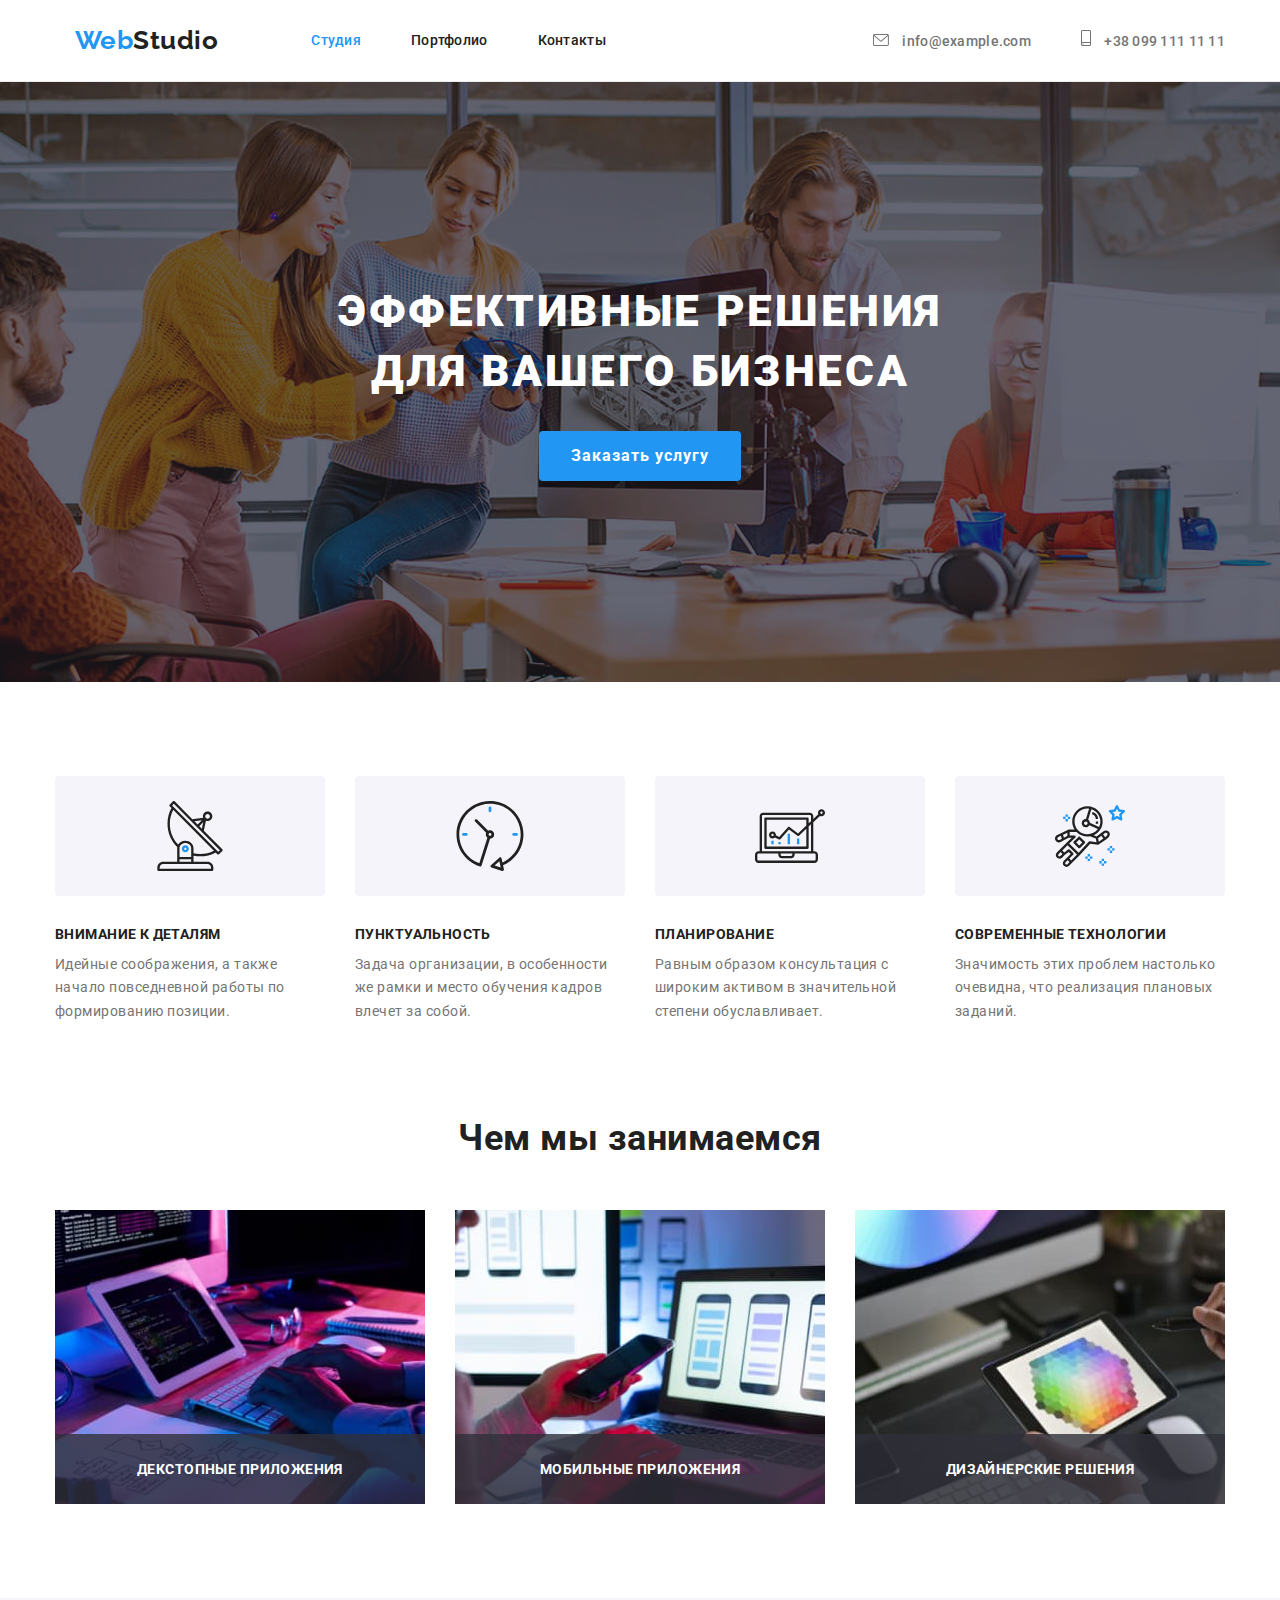
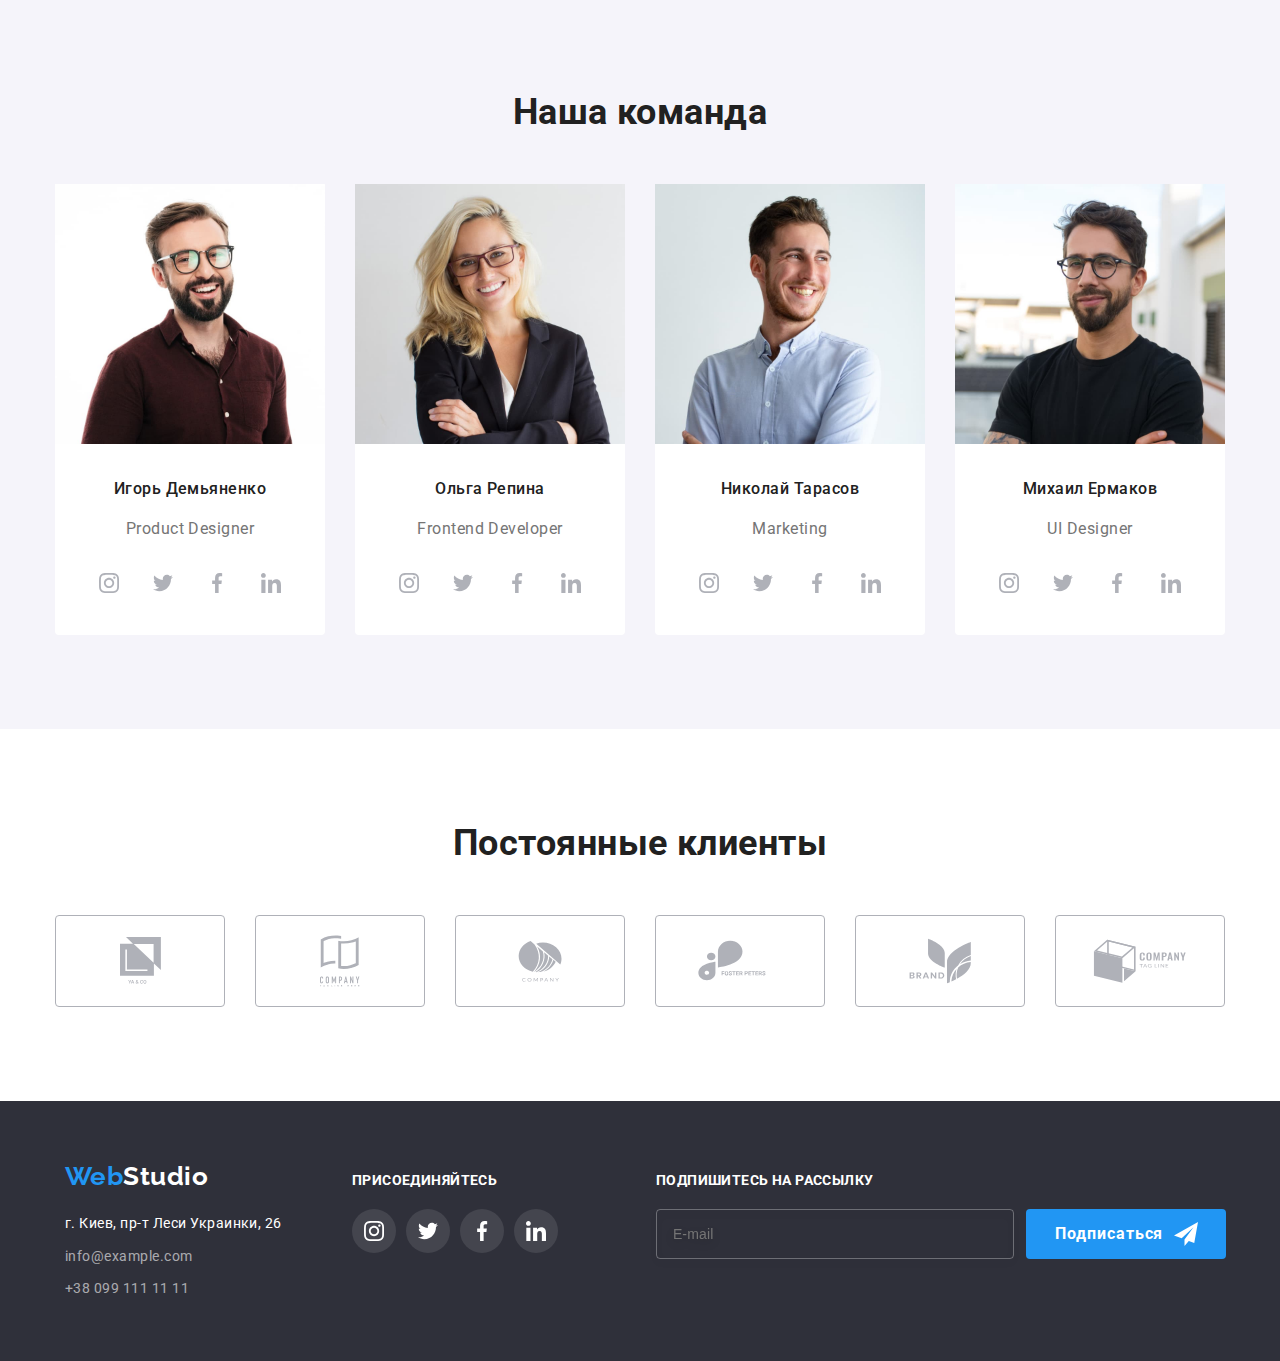
==== index.html @ 217e9be9 "1" ====
<!DOCTYPE html>
<html lang="ru">
  <head>
    <meta charset="UTF-8" />
    <meta http-equiv="X-UA-Compatible" content="IE=edge" />
    <meta name="viewport" content="width=device-width, initial-scale=1.0" />
    <title>Веб-студия</title>
    <link rel="preconnect" href="https://fonts.googleapis.com" />
    <link rel="preconnect" href="https://fonts.gstatic.com" crossorigin />
    <link
      href="https://fonts.googleapis.com/css2?family=Raleway:wght@700&family=Roboto:wght@400;500;700;900&display=swap"
      rel="stylesheet"
    />
    <link
      rel="stylesheet"
      href="https://cdnjs.cloudflare.com/ajax/libs/modern-normalize/1.1.0/modern-normalize.min.css"
      integrity="sha512-wpPYUAdjBVSE4KJnH1VR1HeZfpl1ub8YT/NKx4PuQ5NmX2tKuGu6U/JRp5y+Y8XG2tV+wKQpNHVUX03MfMFn9Q=="
      crossorigin="anonymous"
      referrerpolicy="no-referrer"
    />
    <link rel="stylesheet" href="./css/main.min.css" />
  </head>
  <body>
    <!-- Шапка сайта -->
    <header>
      <div class="header">
        <div class="header__container container">
          <nav class="site-nav">
            <a href="./" lang="en" class="site-nav__logo"
              ><span class="logo">Web</span>Studio</a
            >
            <ul class="site-list list">
              <li class="site-list__item">
                <a href="./index.html" class="site-nav__link current">Студия</a>
              </li>
              <li class="site-list__item">
                <a href="./portfolio.html" class="site-nav__link">Портфолио</a>
              </li>
              <li class="site-list__item">
                <a href="" class="site-nav__link">Контакты</a>
              </li>
            </ul>
          </nav>
          <ul class="site-contacts list">
            <li class="site-contacts__item">
              <a href="mailto:info@example.com" class="site-contacts__link">
                <svg class="site-contacts__icon" width="16" height="12">
                  <use href="./images/icons.svg#envelope"></use>
                </svg>
                info@example.com</a
              >
            </li>
            <li class="site-contacts__item">
              <a href="tel:+380991111111" class="site-contacts__link">
                <svg class="site-contacts__icon" width="10" height="16">
                  <use href="./images/icons.svg#smartphone"></use>
                </svg>
                +38 099 111 11 11</a
              >
            </li>
          </ul>
        </div>
      </div>
    </header>

    <!-- Контент страницы -->
    <main>
      <section class="hero">
        <div class="container">
          <h1 class="hero__name">
            Эффективные решения <br />
            для вашего бизнеса
          </h1>
          <button type="button" class="hero__button" data-modal-open>
            Заказать услугу
          </button>
          <div class="backdrop is-hidden" data-modal>
            <div class="modal">
              <button class="modal__close" data-modal-close>
                <svg width="11px" height="11px">
                  <use href="./images/icons.svg#vector"></use>
                </svg>
              </button>
              <p class="modal__title">Оставьте свои данные, мы вам перезвоним</p>
              <form action="#">
              <div class="modal-form">
                <label class="modal-form__text" for="user-name">Имя</label>
                <div class="input-wrap">
                <input
                  type="text"
                  class="input-wrap__form"
                  name="user-name"
                  id="user-name"
                  required
                />
                <svg class="input-wrap__icon"  width="18px" height="18px">
                  <use href="./images/icons.svg#person">
                  </svg>
                  </div>
              </div>
              <div class="modal-form">
                <label class="modal-form__text" for="user-phone">Телефон</label>
                <div class="input-wrap">
                <input
                  type="tel"
                  class="input-wrap__form"
                  name="user-phone"
                  id="user-phone"
                  required
                />
                <svg class="input-wrap__icon" width="18px" height="18px">
                  <use href="./images/icons.svg#phone">
                  </svg>
                  </div>
              </div>
              <div class="modal-form">
                <label class="modal-form__text" for="user-email">Почта</label>
                <div class="input-wrap">
                <input
                  type="email"
                  class="input-wrap__form"
                  name="user-email"
                  id="user-email"
                  required
                />
                <svg class="input-wrap__icon" width="18px" height="18px">
                  <use href="./images/icons.svg#email">
                  </svg>
                  </div>
              </div>
              <div class="modal-comment">
                <label class="modal-form__text" for="user-text">Комментарий</label>
                <textarea
                  name="user-text"
                  id="user-text"
                  class="modal-comment__text"
                  placeholder="Введите текст"
                ></textarea>
              </div>
              <div class="modal-check">
              <input type="checkbox" name="policy" id="policy" class="visually-hidden modal-check__policy">
              <label for="policy" class="modal-check__text">
                <span class="modal-check__box">
                  <svg class="modal-check__icon" width="16" height="15">
                  <use href="./images/icons.svg#check">
                  </svg>
                </span>
                Соглашаюсь с рассылкой и принимаю&nbsp;
                <a href="./index.html" class="modal-check__document"
                  >Условия договора</a>
              </label>
              <button type="submit" class="modal-check__button">Отправить</button>
              </form>
            </div>
          </div>
        </div>
      </section>

      <!-- Чем мы занимаемся -->
      <section class="section">
        <div class="container">
          <ul class="work list">
            <li class="work__item">
              <div class="work__icon">
                <svg width="70px" height="70px">
                  <use href="./images/icons.svg#antenna-1"></use>
                </svg>
              </div>
              <h3 class="work__title">Внимание к деталям</h3>
              <p class="work__text">
                Идейные соображения, а также начало повседневной работы по
                формированию позиции.
              </p>
            </li>
            <li class="work__item">
              <div class="work__icon">
                <svg width="70px" height="70px">
                  <use href="./images/icons.svg#clock-1"></use>
                </svg>
              </div>
              <h3 class="work__title">Пунктуальность</h3>
              <p class="work__text">
                Задача организации, в особенности же рамки и место обучения
                кадров влечет за собой.
              </p>
            </li>
            <li class="work__item">
              <div class="work__icon">
                <svg width="70px" height="70px">
                  <use href="./images/icons.svg#diagram-1"></use>
                </svg>
              </div>
              <h3 class="work__title">Планирование</h3>
              <p class="work__text">
                Равным образом консультация с широким активом в значительной
                степени обуславливает.
              </p>
            </li>
            <li class="work__item">
              <div class="work__icon">
                <svg width="70px" height="70px">
                  <use href="./images/icons.svg#astronaut-1"></use>
                </svg>
              </div>
              <h3 class="work__title">Современные технологии</h3>
              <p class="work__text">
                Значимость этих проблем настолько очевидна, что реализация
                плановых заданий.
              </p>
            </li>
          </ul>
        </div>
      </section>

      <section class="work-list">
        <div class="container">
          <h2 class="work-list__title">Чем мы занимаемся</h2>
          <ul class="work-list__list list">
            <li class="work-list__image">
              <div class="work-list__name">
              <img src="./images/img1.jpg" alt="Создаем сайты" width="370" />
                <p class="work-list__text">ДЕКСТОПНЫЕ ПРИЛОЖЕНИЯ</p>
              </div>
            </li>
            <li class="work-list__image">
              <div class="work-list__name">
              <img
                src="./images/img2.jpg"
                alt="Продвигаем приложения"
                width="370"
              />
                <p class="work-list__text">МОБИЛЬНЫЕ ПРИЛОЖЕНИЯ</p>
              </div>
            </li>
            <li class="work-list__image">
              <div class="work-list__name">
              <img
                src="./images/img3.jpg"
                alt="Увеличиваем трафик"
                width="370"
              />
                <p class="work-list__text">ДИЗАЙНЕРСКИЕ РЕШЕНИЯ</p>
              </div>
            </li>
          </ul>
        </div>
      </section>

      <!-- Наша команда -->
      <section class="command section">
        <div class="container">
          <h2 class="command__title">Наша команда</h2>
          <ul class="command-box list">
            <li class="command-box__list">
              <img src="./images/photo1.jpg" alt="Игорь" width="270" />
              <div class="command-box__name">
                <h3 class="command-box__title">Игорь Демьяненко</h3>
                <p lang="en" class="command-box__text">
                  Product Designer
                </p>
              </div>
              <div class="social">
                <ul class="social__list list">
                  <li class="social__item">
                    <a class="social__link" href="#">
                      <svg
                        class="social__icon"
                        width="20px"
                        height="20px"
                      >
                        <use href="./images/icons.svg#instagram"></use>
                      </svg>
                    </a>
                  </li>
                  <li class="social__item">
                    <a class="social__link" href="#">
                      <svg
                        class="social__icon"
                        width="20px"
                        height="20px"
                      >
                        <use href="./images/icons.svg#twitter"></use>
                      </svg>
                    </a>
                  </li>
                  <li class="social__item">
                    <a class="social__link" href="#">
                      <svg
                        class="social__icon"
                        width="20px"
                        height="20px"
                      >
                        <use href="./images/icons.svg#facebook"></use>
                      </svg>
                    </a>
                  </li>
                  <li class="social__item">
                    <a class="social__link" href="#">
                      <svg
                        class="social__icon"
                        width="20px"
                        height="20px"
                      >
                        <use href="./images/icons.svg#linkedin"></use>
                      </svg>
                    </a>
                  </li>
                </ul>
              </div>
            </li>
            <li class="command-box__list">
              <img src="./images/photo2.jpg" alt="Ольга" width="270" />
              <div class="command-box__name">
                <h3 class="command-box__title">Ольга Репина</h3>
                <p lang="en" class="command-box__text">
                  Frontend Developer
                </p>
              </div>
              <div class="social">
                <ul class="social__list list">
                  <li class="social__item">
                    <a class="social__link" href="#">
                      <svg
                        class="social__icon"
                        width="20px"
                        height="20px"
                      >
                        <use href="./images/icons.svg#instagram"></use>
                      </svg>
                    </a>
                  </li>
                  <li class="social__item">
                    <a class="social__link" href="#">
                      <svg
                        class="social__icon"
                        width="20px"
                        height="20px"
                      >
                        <use href="./images/icons.svg#twitter"></use>
                      </svg>
                    </a>
                  </li>
                  <li class="social__item">
                    <a class="social__link" href="#">
                      <svg
                        class="social__icon"
                        width="20px"
                        height="20px"
                      >
                        <use href="./images/icons.svg#facebook"></use>
                      </svg>
                    </a>
                  </li>
                  <li class="social__item">
                    <a class="social__link" href="#">
                      <svg
                        class="social__icon"
                        width="20px"
                        height="20px"
                      >
                        <use href="./images/icons.svg#linkedin"></use>
                      </svg>
                    </a>
                  </li>
                </ul>
              </div>
            </li>
            <li class="command-box__list">
              <img src="./images/photo3.jpg" alt="Николай" width="270" />
              <div class="command-box__name">
                <h3 class="command-box__title">Николай Тарасов</h3>
                <p lang="en" class="command-box__text">Marketing</p>
              </div>
              <div class="social">
                <ul class="social__list list">
                  <li class="social__item">
                    <a class="social__link" href="#">
                      <svg
                        class="social__icon"
                        width="20px"
                        height="20px"
                      >
                        <use href="./images/icons.svg#instagram"></use>
                      </svg>
                    </a>
                  </li>
                  <li class="social__item">
                    <a class="social__link" href="#">
                      <svg
                        class="social__icon"
                        width="20px"
                        height="20px"
                      >
                        <use href="./images/icons.svg#twitter"></use>
                      </svg>
                    </a>
                  </li>
                  <li class="social__item">
                    <a class="social__link" href="#">
                      <svg
                        class="social__icon"
                        width="20px"
                        height="20px"
                      >
                        <use href="./images/icons.svg#facebook"></use>
                      </svg>
                    </a>
                  </li>
                  <li class="social__item">
                    <a class="social__link" href="#">
                      <svg
                        class="social__icon"
                        width="20px"
                        height="20px"
                      >
                        <use href="./images/icons.svg#linkedin"></use>
                      </svg>
                    </a>
                  </li>
                </ul>
              </div>
            </li>
            <li class="command-box__list">
              <img src="./images/photo4.jpg" alt="Михаил" width="270" />
              <div class="command-box__name">
                <h3 class="command-box__title">Михаил Ермаков</h3>
                <p lang="en" class="command-box__text">UI Designer</p>
              </div>
              <div class="social">
                <ul class="social__list list">
                  <li class="social__item">
                    <a class="social__link" href="#">
                      <svg
                        class="social__icon"
                        width="20px"
                        height="20px"
                      >
                        <use href="./images/icons.svg#instagram"></use>
                      </svg>
                    </a>
                  </li>
                  <li class="social__item">
                    <a class="social__link" href="#">
                      <svg
                        class="social__icon"
                        width="20px"
                        height="20px"
                      >
                        <use href="./images/icons.svg#twitter"></use>
                      </svg>
                    </a>
                  </li>
                  <li class="social__item">
                    <a class="social__link" href="#">
                      <svg
                        class="social__icon"
                        width="20px"
                        height="20px"
                      >
                        <use href="./images/icons.svg#facebook"></use>
                      </svg>
                    </a>
                  </li>
                  <li class="social__item">
                    <a class="social__link" href="#">
                      <svg
                        class="social__icon"
                        width="20px"
                        height="20px"
                      >
                        <use href="./images/icons.svg#linkedin"></use>
                      </svg>
                    </a>
                  </li>
                </ul>
              </div>
            </li>
          </ul>
        </div>
      </section>

      <!-- Постоянные клиенты -->
      <section class="section">
        <div class="clients container">
          <h2 class="clients__title">Постоянные клиенты</h2>
          <ul class="clients__list list">
            <li class="clients__item">
              <a href="#" class="clients__link">
                <svg class="clients__icon" width="41px" height="47px">
                  <use href="./images/icons.svg#client1"></use>
                </svg>
              </a>
            </li>
            <li class="clients__item">
              <a href="#" class="clients__link">
                <svg class="clients__icon" width="40px" height="52px">
                  <use href="./images/icons.svg#client2"></use>
                </svg>
              </a>
            </li>
            <li class="clients__item">
              <a href="#" class="clients__link">
                <svg class="clients__icon" width="44px" height="42px">
                  <use href="./images/icons.svg#client3"></use>
                </svg>
              </a>
            </li>
            <li class="clients__item">
              <a href="#" class="clients__link">
                <svg class="clients__icon" width="84px" height="41px">
                  <use href="./images/icons.svg#client4"></use>
                </svg>
              </a>
            </li>
            <li class="clients__item">
              <a href="#" class="clients__link">
                <svg class="clients__icon" width="63px" height="46px">
                  <use href="./images/icons.svg#client5"></use>
                </svg>
              </a>
            </li>
            <li class="clients__item">
              <a href="#" class="clients__link">
                <svg class="clients__icon" width="94px" height="44px">
                  <use href="./images/icons.svg#client6"></use>
                </svg>
              </a>
            </li>
          </ul>
        </div>
      </section>
    </main>

    <!-- Футер сайта -->
    <footer>
      <div class="footer">
        <div class="container">
          <div class="footer__name">
            <a href="./" lang="en" class="footer__logo"
              ><span class="logo">Web</span>Studio</a
            >
            <address class="footer-adress">
              <a
                href="https://www.google.com/maps/place/бул.+Леси+Украинки,+26,+Киев,+02000/@50.4265807,30.5361971,17z/data=!3m1!4b1!4m5!3m4!1s0x40d4cf0e033ecbe9:0x57a4dffefec77da0!8m2!3d50.4265807!4d30.5383858"
                target="_blank"
                rel="noopener noreferrer"
                class="footer-adress__link"
                >г. Киев, пр-т Леси Украинки, 26</a
              >
              <ul class="footer-contact list">
                <li>
                  <a href="mailto:info@example.com" class="footer-contact__link"
                    >info@example.com</a
                  >
                </li>
                <li class="footer-contact__item">
                  <a href="tel:+380991111111" class="footer-contact__link"
                    >+38 099 111 11 11</a
                  >
                </li>
              </ul>
            </address>
          </div>
          <div class="footer-social">
            <h3 class="footer-social__name">Присоединяйтесь</h3>
            <ul class="footer-social__list list">
              <li class="footer-social__item">
                <a class="footer-social__link" href="#">
                  <svg class="footer-social__icon" width="20px" height="20px">
                    <use href="./images/icons.svg#instagram-2"></use>
                  </svg>
                </a>
              </li>
              <li class="footer-social__item">
                <a class="footer-social__link" href="#">
                  <svg class="footer-social__icon" width="20px" height="20px">
                    <use href="./images/icons.svg#twitter-2"></use>
                  </svg>
                </a>
              </li>
              <li class="footer-social__item">
                <a class="footer-social__link" href="#">
                  <svg class="footer-social__icon" width="20px" height="20px">
                    <use href="./images/icons.svg#facebook-2"></use>
                  </svg>
                </a>
              </li>
              <li class="footer-social__item">
                <a class="footer-social__link" href="#">
                  <svg class="footer-social__icon" width="20px" height="20px">
                    <use href="./images/icons.svg#linkedin-2"></use>
                  </svg>
                </a>
              </li>
            </ul>
          </div>
          <div class="footer-email">
            <h3 class="footer-email__name">Подпишитесь на рассылку</h3>
              <form action="#">
                <div class="footer-box">
                  <input
                        type="email"
                        class="footer-box__input"
                        name="user-email"
                        id="user-email"
                        placeholder="E-mail"
                        required
                      />
                  <button type="submit" class="footer-box__button">
                    Подписаться
                    <svg class="footer-box__icon" width="24" height="24">
                      <use href="./images/icons.svg#icon-send"></use>
                    </svg>
                  </button>
              </div>
            </form>
          </div>
        </div>
      </div>
    </footer>
    <script src="./js/modal.js"></script>
  </body>
</html>
---- css/main.min.css ----
html{-webkit-box-sizing:border-box;box-sizing:border-box}*,*::before,*::after{-webkit-box-sizing:inherit;box-sizing:inherit}body{font-family:Roboto, sans-serif;background:#ffffff;color:var(--primary-text-color);letter-spacing:0.03em;margin:0}img{display:block;max-width:100%;height:auto}.list{list-style:none;margin:0;padding:0}.container{width:1200px;margin:0 auto;padding:0 15px}.section{padding-top:94px;padding-bottom:94px}:root{--primary-text-color: #212121;--title-text-color: #757575;--nav-text-color: #2196f3;--btn-text-color: #ffffff}.visually-hidden{position:absolute;clip:rect(0 0 0 0);width:1px;height:1px;margin:-1px}.portfolio-name{position:absolute;white-space:nowrap;width:1px;height:1px;overflow:hidden;border:0;padding:0;clip:rect(0 0 0 0);-webkit-clip-path:inset(50%);clip-path:inset(50%);margin:-1px}.header{border-bottom:1px solid #ececec}.header__container,.site-nav{display:-webkit-box;display:-ms-flexbox;display:flex;-webkit-box-align:center;-ms-flex-align:center;align-items:center;background:#ffffff}.site-nav__logo{padding-left:20px;padding-bottom:24px;padding-top:25px;font-family:Raleway;font-weight:bold;font-size:26px;line-height:1.2;color:var(--primary-text-color);text-decoration:none}.site-nav__logo:hover,.site-nav__logo:focus{color:var(--nav-text-color);-webkit-transition:color 250ms cubic-bezier(0.4, 0, 0.2, 1);transition:color 250ms cubic-bezier(0.4, 0, 0.2, 1)}.logo{color:var(--nav-text-color)}.site-list{display:-webkit-box;display:-ms-flexbox;display:flex;margin-left:93px;-webkit-transition:background-color 250ms cubic-bezier(0.4, 0, 0.2, 1);transition:background-color 250ms cubic-bezier(0.4, 0, 0.2, 1)}.site-list .site-list__item:not(:last-child){margin-right:50px}.site-list .site-nav__link.current{color:var(--nav-text-color)}.site-list{position:relative}.site-nav__link{position:relative;display:block;padding-bottom:32px;padding-top:32px;font-weight:500;font-size:14px;line-height:1.2;color:var(--primary-text-color);letter-spacing:0.02em;text-decoration:none;-webkit-transition:color 250ms cubic-bezier(0.4, 0, 0.2, 1);transition:color 250ms cubic-bezier(0.4, 0, 0.2, 1)}.site-nav__link .current::after{content:"";display:block;position:absolute;left:0;bottom:-1px;width:100%;height:4px;border-radius:2px;background-color:var(--nav-text-color)}.site-nav__link:hover,.site-nav__link:focus{color:var(--nav-text-color)}.site-contacts{display:-webkit-box;display:-ms-flexbox;display:flex;-webkit-box-align:center;-ms-flex-align:center;align-items:center;margin-left:auto}.site-contacts .site-contacts__item:not(:last-child){margin-right:50px}.site-contacts__link{padding-bottom:32px;padding-top:32px;margin-right:0;font-weight:500;font-size:14px;line-height:1.1;color:var(--title-text-color);letter-spacing:0.02em;text-decoration:none;-webkit-transition:color 250ms cubic-bezier(0.4, 0, 0.2, 1);transition:color 250ms cubic-bezier(0.4, 0, 0.2, 1)}.site-contacts__link:hover,.site-contacts__link:focus{color:var(--nav-text-color)}.site-contacts__icon{margin-right:10px;fill:currentColor;-webkit-transition:background-color 250ms cubic-bezier(0.4, 0, 0.2, 1);transition:background-color 250ms cubic-bezier(0.4, 0, 0.2, 1)}.site-contacts__icon:focus,.site-contacts__icon:hover{color:var(--nav-text-color)}.hero{padding:200px 0;margin:auto;max-width:1600px;height:600px;text-align:center;background-image:-webkit-gradient(linear, left top, right top, from(rgba(47,48,58,0.4)), to(rgba(47,48,58,0.4))),url("../images/hero.jpg");background-image:linear-gradient(to right, rgba(47,48,58,0.4), rgba(47,48,58,0.4)),url("../images/hero.jpg");background-repeat:no-repeat;background-size:cover;background-position:center}.hero__name{margin-top:0;margin-bottom:30px;font-weight:900;font-size:44px;line-height:1.36;color:var(--btn-text-color);letter-spacing:0.06em;text-transform:uppercase}.hero__button{padding:10px 32px;font-family:Roboto;font-size:16px;line-height:1.875;color:var(--btn-text-color);font-weight:bold;letter-spacing:0.06em;background-color:#2196f3;-webkit-box-shadow:0px 4px 4px rgba(0,0,0,0.15);box-shadow:0px 4px 4px rgba(0,0,0,0.15);border-radius:4px;cursor:pointer;border:none;-webkit-transition:background-color 250ms cubic-bezier(0.4, 0, 0.2, 1);transition:background-color 250ms cubic-bezier(0.4, 0, 0.2, 1)}.hero__button:hover,.hero__button:focus{background-color:#188ce8}.backdrop{position:fixed;width:100%;height:100%;top:0;left:0;opacity:1;-webkit-transition:opacity 250ms, visibility 250ms;transition:opacity 250ms, visibility 250ms;background:rgba(0,0,0,0.2)}.backdrop .is-hidden{opacity:0;pointer-events:none}.is-hidden{opacity:0;pointer-events:none;visibility:hidden}.backdrop.is-hidden .modal{-webkit-transform:translate(-50%, -50%) scale(0.5);transform:translate(-50%, -50%) scale(0.5)}.modal{position:absolute;top:50%;left:50%;width:528px;height:581px;padding:40px 39px 40px 41px;-webkit-transform:translate(-50%, -50%) scale(1);transform:translate(-50%, -50%) scale(1);background:#ffffff;-webkit-box-shadow:0px 1px 3px rgba(0,0,0,0.12),0px 1px 1px rgba(0,0,0,0.14),0px 2px 1px rgba(0,0,0,0.2);box-shadow:0px 1px 3px rgba(0,0,0,0.12),0px 1px 1px rgba(0,0,0,0.14),0px 2px 1px rgba(0,0,0,0.2);border-radius:4px;-webkit-transition:-webkit-transform 250ms cubic-bezier(0.4, 0, 0.2, 1);transition:-webkit-transform 250ms cubic-bezier(0.4, 0, 0.2, 1);transition:transform 250ms cubic-bezier(0.4, 0, 0.2, 1);transition:transform 250ms cubic-bezier(0.4, 0, 0.2, 1), -webkit-transform 250ms cubic-bezier(0.4, 0, 0.2, 1)}.modal-form{margin-bottom:10px}.modal-comment{margin-bottom:20px}.modal__close{position:absolute;top:8px;right:8px;width:30px;height:30px;border-radius:50%;cursor:pointer;background-color:transparent;color:var(--btn-text-color);border:1px solid rgba(0,0,0,0.1);-webkit-transition:fill 250ms cubic-bezier(0.4, 0, 0.2, 1);transition:fill 250ms cubic-bezier(0.4, 0, 0.2, 1)}.modal__close:hover,.modal__close:focus{fill:var(--nav-text-color)}.modal__title{font-weight:bolder;font-size:20px;line-height:100%;text-align:center;margin-top:0;margin-bottom:12px;color:var(--primary-text-color)}.input-wrap__form{font-size:14px;line-height:1.14;letter-spacing:0.01em;width:100%;height:40px;border:1px solid rgba(117,117,117,0.5);-webkit-box-sizing:border-box;box-sizing:border-box;cursor:pointer;border-radius:4px;padding-left:42px;-webkit-transition:border-color 250ms cubic-bezier(0.4, 0, 0.2, 1);transition:border-color 250ms cubic-bezier(0.4, 0, 0.2, 1)}.input-wrap__form:focus,.input-wrap__form:hover{border-color:var(--nav-text-color);outline:none}.input-wrap__form:hover+.input-wrap__icon{fill:var(--nav-text-color)}.input-wrap__form:focus+.input-wrap__icon{fill:var(--nav-text-color)}.input-wrap{position:relative}.input-wrap__icon{position:absolute;left:12px;top:50%;-webkit-transform:translatey(-50%);transform:translatey(-50%);-webkit-transition:fill 250ms cubic-bezier(0.4, 0, 0.2, 1);transition:fill 250ms cubic-bezier(0.4, 0, 0.2, 1)}.modal-comment__text{font-size:14px;line-height:1.14;letter-spacing:0.01em;width:100%;height:120px;border:1px solid rgba(117,117,117,0.5);border-radius:4px;padding:16px 12px;resize:none;outline:none;cursor:pointer;-webkit-transition:border-color 250ms cubic-bezier(0.4, 0, 0.2, 1);transition:border-color 250ms cubic-bezier(0.4, 0, 0.2, 1)}.modal-comment__text:focus,.modal-comment__text:hover{border-color:var(--nav-text-color)}.modal-comment__text::-webkit-input-placeholder{color:rgba(117,117,117,0.5)}.modal-comment__text:-ms-input-placeholder{color:rgba(117,117,117,0.5)}.modal-comment__text::-ms-input-placeholder{color:rgba(117,117,117,0.5)}.modal-comment__text::placeholder{color:rgba(117,117,117,0.5)}.modal-form__text{display:block;font-size:12px;line-height:1.166;letter-spacing:0.01em;color:#757575;margin-bottom:4px;text-align:left}.modal-check__box{padding-left:13px}.modal-check__icon{position:absolute;left:13px;top:50%;-webkit-transform:translatey(-50%);transform:translatey(-50%);fill:transparent;border:2px solid #212121;border-radius:2px;-webkit-transition:fill 250ms cubic-bezier(0.4, 0, 0.2, 1);transition:fill 250ms cubic-bezier(0.4, 0, 0.2, 1)}.modal-check__text{position:relative;font-size:14px;line-height:1.71;letter-spacing:0.03em;color:#757575;display:-webkit-box;display:-ms-flexbox;display:flex;-webkit-box-pack:center;-ms-flex-pack:center;justify-content:center;-webkit-box-align:center;-ms-flex-align:center;align-items:center}.modal-check__text::before{content:"";width:16px;height:15px;border-radius:2px}.modal-check__box{margin-right:10px}.modal-check__policy:checked+.modal-check__text .modal-check__icon{border:none;background-color:var(--nav-text-color)}.modal-check__policy:checked+.modal-check__text .modal-check__icon{fill:white}.modal-check__document{font-size:14px;line-height:1.71;letter-spacing:0.03em;margin-left:2px;color:var(--nav-text-color);cursor:pointer;-webkit-transition:color 250ms cubic-bezier(0.4, 0, 0.2, 1),border-bottom 250ms cubic-bezier(0.4, 0, 0.2, 1);transition:color 250ms cubic-bezier(0.4, 0, 0.2, 1),border-bottom 250ms cubic-bezier(0.4, 0, 0.2, 1)}.modal-check__document:hover,.modal-check__document:focus{color:#188ce8}.modal-check__button{padding:10px 32px;margin-top:30px;font-family:Roboto;font-size:16px;line-height:1.875;color:var(--btn-text-color);font-weight:bold;letter-spacing:0.06em;background:var(--nav-text-color);-webkit-box-shadow:0px 4px 4px rgba(0,0,0,0.15);box-shadow:0px 4px 4px rgba(0,0,0,0.15);border-radius:4px;width:200px;height:50px;border:none;cursor:pointer;-webkit-transition:background-color 250ms cubic-bezier(0.4, 0, 0.2, 1);transition:background-color 250ms cubic-bezier(0.4, 0, 0.2, 1)}.modal-check__button:hover,.modal-check__button:focus{background-color:#188ce8}.work{display:-webkit-box;display:-ms-flexbox;display:flex;-webkit-box-pack:center;-ms-flex-pack:center;justify-content:center}.work__item{width:270px}.work__item:not(:last-child){margin-right:30px}.work__icon{display:-webkit-box;display:-ms-flexbox;display:flex;-webkit-box-align:center;-ms-flex-align:center;align-items:center;-webkit-box-pack:center;-ms-flex-pack:center;justify-content:center;content:"";width:270px;height:120px;background-color:#f5f4fa;border-radius:4px;margin-bottom:30px;text-align:center}.work__title{margin-top:0;margin-bottom:10px;font-weight:bold;font-size:14px;line-height:1.2;letter-spacing:0.03em;text-transform:uppercase}.work__text{margin-top:0;margin-bottom:0;font-size:14px;line-height:1.7;color:var(--title-text-color)}.work-list__title,.command__title{margin-top:0;margin-bottom:50px;font-weight:bold;font-size:36px;line-height:1.166;text-align:center}.work-list{padding:0 0 94px 0}.work-list__list{display:-webkit-box;display:-ms-flexbox;display:flex;-webkit-box-pack:center;-ms-flex-pack:center;justify-content:center}.work-list__image{margin-right:30px}.work-list__image:nth-child(3n){margin-right:0}.work-list__name{position:relative}.work-list__text{position:absolute;margin:0;bottom:0;left:0;width:100%;height:70px;padding:27px 27px;font-family:Roboto;font-weight:bold;font-size:14px;line-height:1.2;text-align:center;letter-spacing:0.03em;color:var(--btn-text-color);text-transform:uppercase;background:rgba(47,48,58,0.8)}.command{background:#f5f4fa}.command-box{display:-webkit-box;display:-ms-flexbox;display:flex;-webkit-box-pack:center;-ms-flex-pack:center;justify-content:center}.command-box__name{margin-top:30px;margin-bottom:16px}.command-box__title{font-weight:500;font-size:16px;line-height:1.9;text-align:center;letter-spacing:0.03em;margin-bottom:10px;margin-top:0}.command-box__text{font-size:16px;line-height:1.9;text-align:center;letter-spacing:0.03em;color:var(--title-text-color);margin:0;padding:0}.command-box__list{border-radius:0px 0px 4px 4px;padding-bottom:30px;background:#ffffff;list-style:none}.command-box__list:not(:last-child){margin-right:30px}.social__list{display:-webkit-box;display:-ms-flexbox;display:flex;-webkit-box-pack:center;-ms-flex-pack:center;justify-content:center}.social__item+.social__item{margin-left:10px}.social__link{display:-webkit-box;display:-ms-flexbox;display:flex;-webkit-box-pack:center;-ms-flex-pack:center;justify-content:center;-webkit-box-align:center;-ms-flex-align:center;align-items:center;width:44px;height:44px;padding:12px;border-radius:50%;color:#afb1b8;-webkit-transition:background-color 250ms cubic-bezier(0.4, 0, 0.2, 1);transition:background-color 250ms cubic-bezier(0.4, 0, 0.2, 1)}.social__link:hover,.social__link:focus{background-color:var(--nav-text-color);color:#ffffff}.social__icon{fill:currentColor;-webkit-transition:color 250ms cubic-bezier(0.4, 0, 0.2, 1);transition:color 250ms cubic-bezier(0.4, 0, 0.2, 1)}.clients__list{display:-webkit-box;display:-ms-flexbox;display:flex;-ms-flex-wrap:wrap;flex-wrap:wrap;margin-top:0;color:#afb1b8}.clients__title{margin-top:0;margin-bottom:50px;font-weight:bold;font-size:36px;line-height:1.166;text-align:center}.clients__item{display:-webkit-box;display:-ms-flexbox;display:flex;fill:#afb1b8}.clients__item:not(:last-child){margin-right:30px}.clients__link{display:-webkit-box;display:-ms-flexbox;display:flex;-webkit-box-align:center;-ms-flex-align:center;align-items:center;-webkit-box-pack:center;-ms-flex-pack:center;justify-content:center;width:170px;height:92px;border:1px solid #afb1b8;border-radius:4px;color:#afb1b8;-webkit-transition:background-color 250ms cubic-bezier(0.4, 0, 0.2, 1);transition:background-color 250ms cubic-bezier(0.4, 0, 0.2, 1)}.clients__link:hover,.clients__link:focus{color:var(--nav-text-color);border:1px solid #2196f3}.clients__icon{fill:currentColor;-webkit-transition:color 250ms cubic-bezier(0.4, 0, 0.2, 1);transition:color 250ms cubic-bezier(0.4, 0, 0.2, 1)}.footer{background:#2f303a;padding:60px 0;padding-left:20px}.footer>.container{display:-webkit-box;display:-ms-flexbox;display:flex;-webkit-box-align:baseline;-ms-flex-align:baseline;align-items:baseline}.footer__name{margin-right:70px}.footer__logo{font-family:Raleway;font-weight:bold;font-size:26px;line-height:1.2;color:var(--btn-text-color);text-decoration:none;-webkit-transition:background-color 250ms cubic-bezier(0.4, 0, 0.2, 1);transition:background-color 250ms cubic-bezier(0.4, 0, 0.2, 1)}.footer__logo:hover,.footer__logo:focus{color:var(--nav-text-color);-webkit-transition:color 250ms cubic-bezier(0.4, 0, 0.2, 1);transition:color 250ms cubic-bezier(0.4, 0, 0.2, 1)}.footer-adress{margin-top:20px;font-family:Roboto;font-style:normal;font-weight:normal;font-size:14px;line-height:1.7;text-decoration:none}.footer-adress__link{line-height:1.7;color:var(--btn-text-color);text-decoration:none;-webkit-transition:background-color 250ms cubic-bezier(0.4, 0, 0.2, 1);transition:background-color 250ms cubic-bezier(0.4, 0, 0.2, 1)}.footer-adress__link:hover,.footer-adress__link:focus{color:var(--nav-text-color);-webkit-transition:color 250ms cubic-bezier(0.4, 0, 0.2, 1);transition:color 250ms cubic-bezier(0.4, 0, 0.2, 1)}.footer-contact,.footer-contact__item{margin-top:9px}.footer-contact__link{color:rgba(255,255,255,0.6);text-decoration:none;-webkit-transition:background-color 250ms cubic-bezier(0.4, 0, 0.2, 1);transition:background-color 250ms cubic-bezier(0.4, 0, 0.2, 1)}.footer-contact__link:hover,.footer-contact__link:focus{color:var(--nav-text-color);-webkit-transition:color 250ms cubic-bezier(0.4, 0, 0.2, 1);transition:color 250ms cubic-bezier(0.4, 0, 0.2, 1)}.footer-social{display:-webkit-box;display:-ms-flexbox;display:flex;-webkit-box-orient:vertical;-webkit-box-direction:normal;-ms-flex-direction:column;flex-direction:column;-webkit-box-pack:start;-ms-flex-pack:start;justify-content:flex-start;-webkit-box-align:baseline;-ms-flex-align:baseline;align-items:baseline;margin-right:98px}.footer-social__name,.footer-email__name{-webkit-box-pack:start;-ms-flex-pack:start;justify-content:flex-start;font-weight:bold;font-size:14px;line-height:1.14;letter-spacing:0.03em;text-transform:uppercase;color:var(--btn-text-color);margin-bottom:20px;margin-top:0}.footer-social__list{display:-webkit-box;display:-ms-flexbox;display:flex;-webkit-box-pack:center;-ms-flex-pack:center;justify-content:center;-webkit-box-align:center;-ms-flex-align:center;align-items:center}.footer-social__item:not(:last-child){margin-right:10px}.footer-social__link{display:block;width:44px;height:44px;border-radius:50%;padding:12px;background-color:rgba(255,255,255,0.1);color:var(--btn-text-color);-webkit-transition:background-color 250ms cubic-bezier(0.4, 0, 0.2, 1);transition:background-color 250ms cubic-bezier(0.4, 0, 0.2, 1)}.footer-social__link:hover,.footer-social__link:focus{background-color:var(--nav-text-color)}.footer-social__icon{fill:currentColor}.footer-box{display:-webkit-box;display:-ms-flexbox;display:flex}.footer-box__button{position:relative;display:-webkit-inline-box;display:-ms-inline-flexbox;display:inline-flex;-webkit-box-align:center;-ms-flex-align:center;align-items:center;padding:10px 28px 10px 29px;width:200px;height:50px;font-family:Roboto;font-size:16px;line-height:1.875;color:var(--btn-text-color);font-weight:bold;letter-spacing:0.06em;background:#2196f3;border-radius:4px;cursor:pointer;border:none;-webkit-transition:background-color 250ms cubic-bezier(0.4, 0, 0.2, 1);transition:background-color 250ms cubic-bezier(0.4, 0, 0.2, 1)}.footer-box__button:hover,.footer-box__button:focus{background-color:#188ce8}.footer-box__icon{position:absolute;right:28px;fill:currentColor}.footer-box__input{font-size:14px;line-height:1.14;letter-spacing:0.01em;color:rgba(255,255,255,0.6);-webkit-box-sizing:border-box;box-sizing:border-box;text-align:left;padding:15px 16px;margin-right:12px;width:358px;height:50px;border:1px solid rgba(255,255,255,0.3);-webkit-filter:drop-shadow(0px 4px 4px rgba(0,0,0,0.15));filter:drop-shadow(0px 4px 4px rgba(0,0,0,0.15));background-color:transparent;cursor:pointer;border-radius:4px;-webkit-transition:border-color 250ms cubic-bezier(0.4, 0, 0.2, 1);transition:border-color 250ms cubic-bezier(0.4, 0, 0.2, 1)}.footer-box__input:hover,.footer-box__input:focus{border-color:var(--nav-text-color);outline:none}.portfolio-button{display:-webkit-box;display:-ms-flexbox;display:flex;-webkit-box-pack:center;-ms-flex-pack:center;justify-content:center;padding-top:94px}.portfolio-button-item{padding:6px 22px;margin-right:8px;font-family:Roboto;font-weight:500;font-size:16px;line-height:1.6;background-color:#f5f4fa;border-radius:4px;cursor:pointer;border:1px solid transparent;-webkit-transition:background-color 250ms cubic-bezier(0.4, 0, 0.2, 1);transition:background-color 250ms cubic-bezier(0.4, 0, 0.2, 1)}.portfolio-button-item:hover,.portfolio-button-item:focus{background-color:#2196f3;color:var(--btn-text-color);-webkit-transition:background-color 250ms cubic-bezier(0.4, 0, 0.2, 1),color 250ms cubic-bezier(0.4, 0, 0.2, 1);transition:background-color 250ms cubic-bezier(0.4, 0, 0.2, 1),color 250ms cubic-bezier(0.4, 0, 0.2, 1);-webkit-box-shadow:0px 3px 1px rgba(0,0,0,0.1),0px 1px 2px rgba(0,0,0,0.08),0px 2px 2px rgba(0,0,0,0.12);box-shadow:0px 3px 1px rgba(0,0,0,0.1),0px 1px 2px rgba(0,0,0,0.08),0px 2px 2px rgba(0,0,0,0.12)}.p-b-t{margin-right:0}.portfolio-projects{margin-top:54px;padding-bottom:94px}.portfolio-card{display:-webkit-box;display:-ms-flexbox;display:flex;-ms-flex-wrap:wrap;flex-wrap:wrap;-webkit-box-pack:center;-ms-flex-pack:center;justify-content:center}.p-card{text-decoration:none;color:#212121}.portfolio-card-item{position:relative;width:370px;margin-right:30px;margin-bottom:30px;border:1px solid #eeeeee;overflow:hidden}.portfolio-thumb{position:relative;overflow:hidden}.portfolio-overlay{position:absolute;top:0;left:0;-webkit-transform:translate(-50%, -50%);transform:translate(-50%, -50%);margin:0;width:100%;height:100%;padding:63px 24px;-webkit-transform:translatey(100%);transform:translatey(100%);background:rgba(33,150,243,0.9);font-size:18px;line-height:1.55;letter-spacing:0.03em;color:#ffffff;-webkit-transition:-webkit-transform 250ms cubic-bezier(0.4, 0, 0.2, 1);transition:-webkit-transform 250ms cubic-bezier(0.4, 0, 0.2, 1);transition:transform 250ms cubic-bezier(0.4, 0, 0.2, 1);transition:transform 250ms cubic-bezier(0.4, 0, 0.2, 1), -webkit-transform 250ms cubic-bezier(0.4, 0, 0.2, 1)}.portfolio-card-item:hover .portfolio-overlay{-webkit-transform:translatey(0);transform:translatey(0)}.portfolio-card-item:hover,.portfolio-card-item:focus{-webkit-box-shadow:0px 1px 1px rgba(0,0,0,0.12),0px 4px 4px rgba(0,0,0,0.06),1px 4px 6px rgba(0,0,0,0.16);box-shadow:0px 1px 1px rgba(0,0,0,0.12),0px 4px 4px rgba(0,0,0,0.06),1px 4px 6px rgba(0,0,0,0.16)}.portfolio-card-item:nth-child(3n){margin-right:0}.portfolio-card-item:nth-last-child(-n+3){margin-bottom:0}.portfolio-overlay-text{font-size:18px;line-height:1.5;letter-spacing:0.03em;color:white}.portfolio-card-nav{margin-bottom:0;padding:20px 24px;border-top:0;background:white}.portfolio-card-name{margin-top:0;margin-bottom:4px;font-weight:bold;font-size:18px;line-height:2;letter-spacing:0.06em}.portfolio-card-theme{margin-top:0;margin-bottom:0;font-size:16px;line-height:1.875;color:var(--title-text-color)}
/*# sourceMappingURL=main.min.css.map */
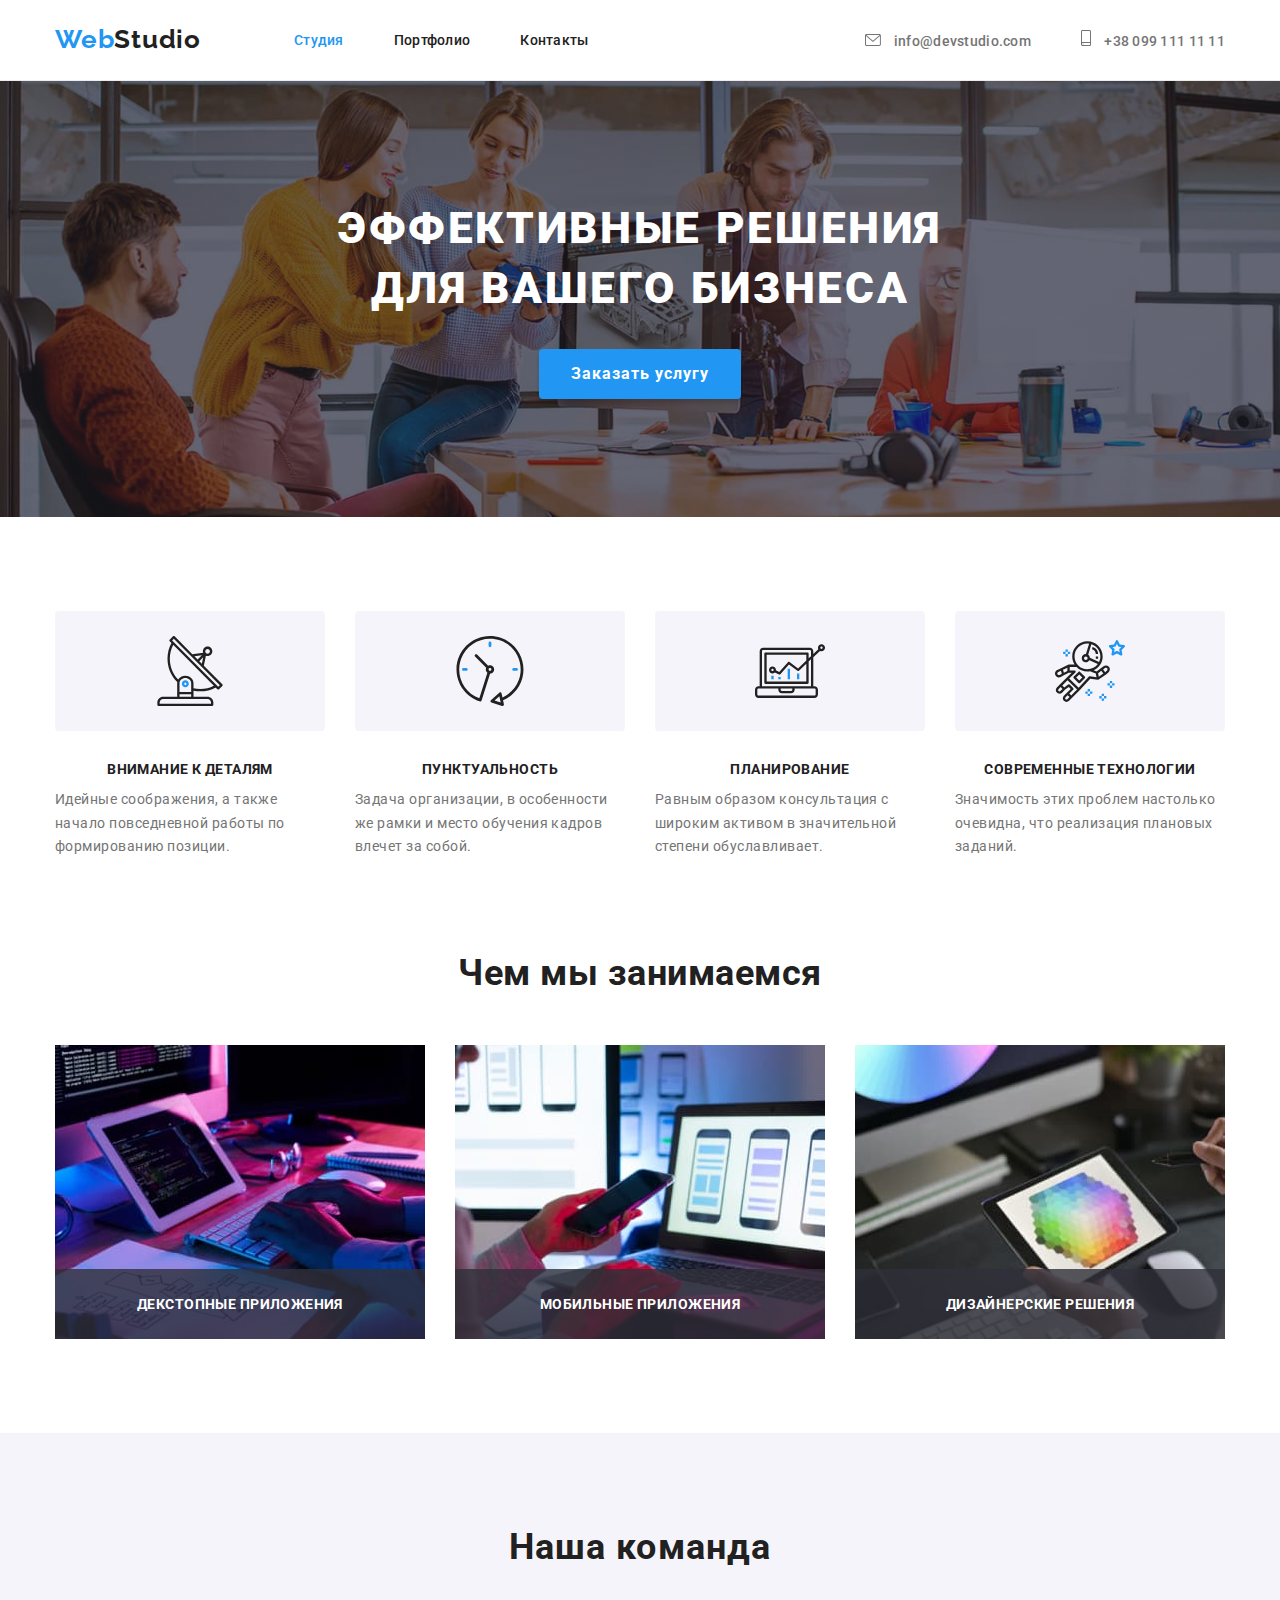
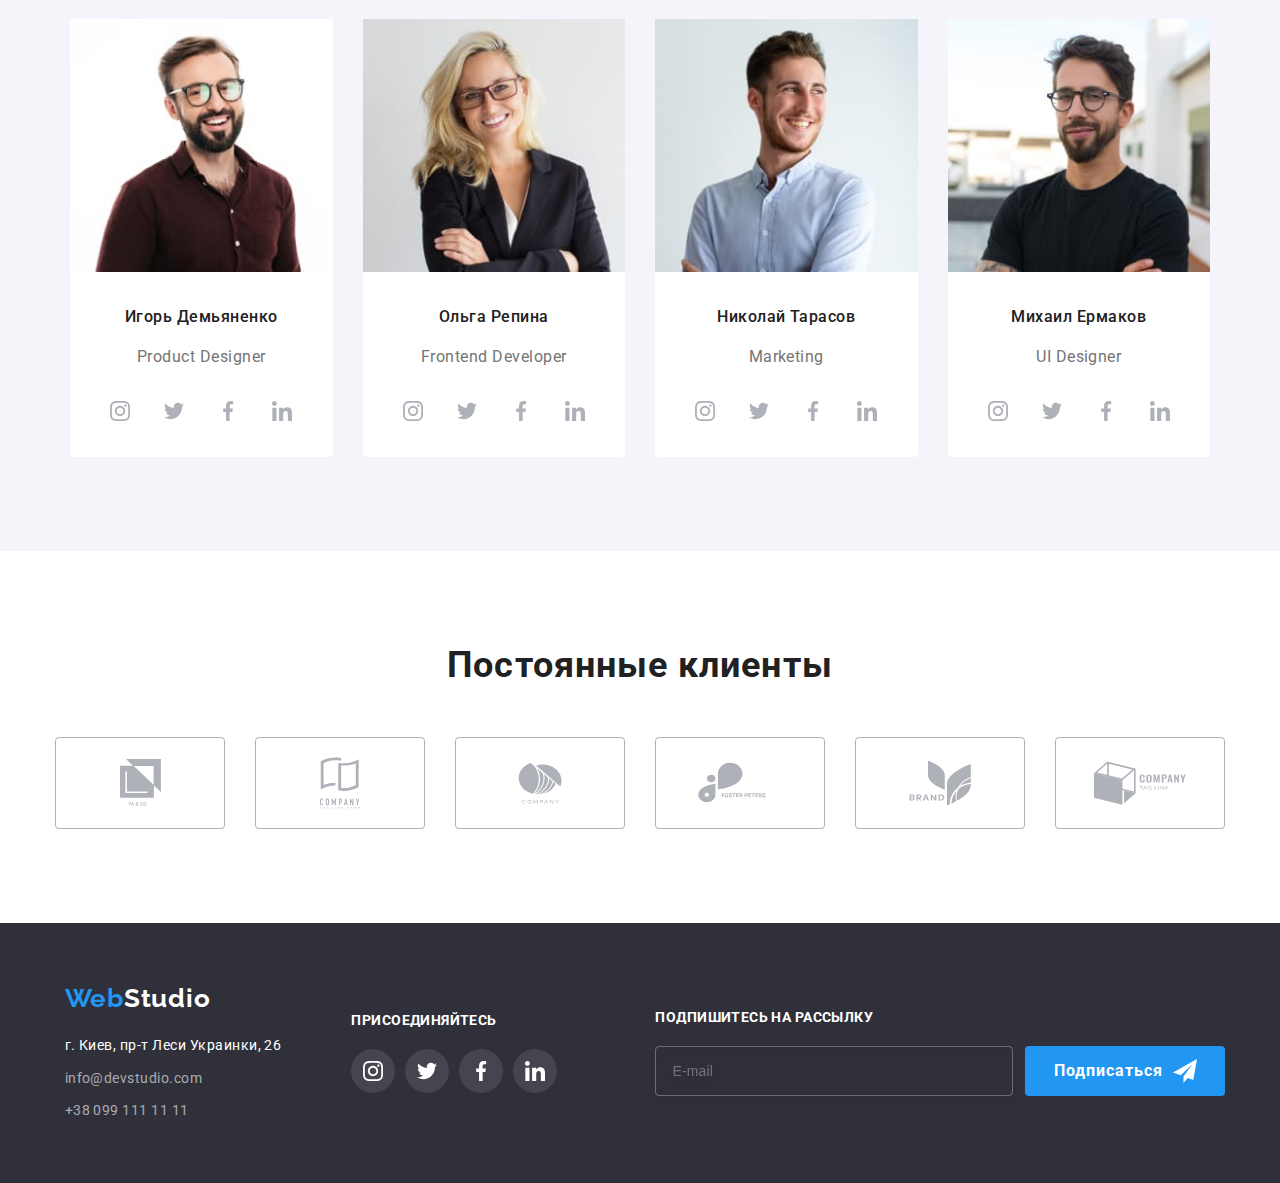
==== commit d3a6f9e0: "1.3" ====
--- a/index.html
+++ b/index.html
@@ -24,7 +24,8 @@
     <!-- Шапка сайта -->
     <header>
       <div class="header">
-        <div class="header__container container">
+        <div class="container">
+        <div class="header__container">
           <nav class="site-nav">
             <a href="./" lang="en" class="site-nav__logo"
               ><span class="logo">Web</span>Studio</a
@@ -47,7 +48,7 @@
                 <svg class="site-contacts__icon" width="16" height="12">
                   <use href="./images/icons.svg#envelope"></use>
                 </svg>
-                info@example.com</a
+                info@devstudio.com</a
               >
             </li>
             <li class="site-contacts__item">
@@ -59,6 +60,60 @@
               >
             </li>
           </ul>
+          <button type="button" class="menu-open-btn" data-menu-open>
+            <svg class="menu-open-icon" width="24px" height="16px">
+                  <use href="./images/icons.svg#menu-header-btn">
+                  </svg>
+          </button>
+        </div>
+        <div class="mob-menu is-hidden" data-menu>
+          <div class="container">
+            <div class="mob-menu__top">
+          <button type="button" class="menu-close-btn" data-menu-close>
+            <svg class="menu-close-icon" width="24px" height="16px">
+                  <use href="./images/icons.svg#menu-header-close-btn">
+                  </svg>
+          </button>
+          <ul class="mob-list list">
+              <li class="mob-list__item">
+                <a href="./index.html" class="mob-nav__link">Студия</a>
+              </li>
+              <li class="mob-list__item">
+                <a href="./portfolio.html" class="mob-nav__link">Портфолио</a>
+              </li>
+              <li class="mob-list__item">
+                <a href="#" class="mob-nav__link">Контакты</a>
+              </li>
+            </ul>
+            </div>
+            <div class="mob-menu__bottom">
+            <ul class="mob-contacts list">
+            <li class="mob-contacts__item">
+              <a href="tel:+380991111111" class="mob-contacts__tel">
+                +38 099 111 11 11</a>
+            </li>
+            <li class="mob-contacts__item">
+              <a href="mailto:info@example.com" class="mob-contacts__email">
+                info@devstudio.com</a>
+            </li>
+          </ul>
+          <ul class="mob-social list">
+              <li class="mob-social__item">
+                <a href="./index.html" class="mob-social__link">Instagram</a>
+              </li>
+              <li class="mob-social__item">
+                <a href="./portfolio.html" class="mob-social__link">Twitter</a>
+              </li>
+              <li class="mob-social__item">
+                <a href="" class="mob-social__link">Facebook</a>
+              </li>
+              <li class="mob-social__item">
+                <a href="" class="mob-social__link">LinkedIn</a>
+              </li>
+            </ul>
+            </div>
+        </div>
+        </div>
         </div>
       </div>
     </header>
@@ -156,331 +211,334 @@
         </div>
       </section>
 
-      <!-- Чем мы занимаемся -->
-      <section class="section">
-        <div class="container">
-          <ul class="work list">
-            <li class="work__item">
-              <div class="work__icon">
-                <svg width="70px" height="70px">
-                  <use href="./images/icons.svg#antenna-1"></use>
-                </svg>
-              </div>
-              <h3 class="work__title">Внимание к деталям</h3>
-              <p class="work__text">
-                Идейные соображения, а также начало повседневной работы по
-                формированию позиции.
-              </p>
-            </li>
-            <li class="work__item">
-              <div class="work__icon">
-                <svg width="70px" height="70px">
-                  <use href="./images/icons.svg#clock-1"></use>
-                </svg>
-              </div>
-              <h3 class="work__title">Пунктуальность</h3>
-              <p class="work__text">
-                Задача организации, в особенности же рамки и место обучения
-                кадров влечет за собой.
-              </p>
-            </li>
-            <li class="work__item">
-              <div class="work__icon">
-                <svg width="70px" height="70px">
-                  <use href="./images/icons.svg#diagram-1"></use>
-                </svg>
-              </div>
-              <h3 class="work__title">Планирование</h3>
-              <p class="work__text">
-                Равным образом консультация с широким активом в значительной
-                степени обуславливает.
-              </p>
-            </li>
-            <li class="work__item">
-              <div class="work__icon">
-                <svg width="70px" height="70px">
-                  <use href="./images/icons.svg#astronaut-1"></use>
-                </svg>
-              </div>
-              <h3 class="work__title">Современные технологии</h3>
-              <p class="work__text">
-                Значимость этих проблем настолько очевидна, что реализация
-                плановых заданий.
-              </p>
-            </li>
-          </ul>
-        </div>
-      </section>
-
-      <section class="work-list">
-        <div class="container">
-          <h2 class="work-list__title">Чем мы занимаемся</h2>
-          <ul class="work-list__list list">
-            <li class="work-list__image">
-              <div class="work-list__name">
-              <img src="./images/img1.jpg" alt="Создаем сайты" width="370" />
-                <p class="work-list__text">ДЕКСТОПНЫЕ ПРИЛОЖЕНИЯ</p>
-              </div>
-            </li>
-            <li class="work-list__image">
-              <div class="work-list__name">
+    <!-- Чем мы занимаемся -->
+    <section class="section">
+      <div class="container">
+        <ul class="work list">
+          <li class="work__item">
+            <div class="work__icon">
+              <svg width="70px" height="70px">
+                <use href="./images/icons.svg#antenna-1"></use>
+              </svg>
+            </div>
+            <h3 class="work__title">Внимание к деталям</h3>
+            <p class="work__text">
+              Идейные соображения, а также начало повседневной работы по
+              формированию позиции.
+            </p>
+          </li>
+          <li class="work__item">
+            <div class="work__icon">
+              <svg width="70px" height="70px">
+                <use href="./images/icons.svg#clock-1"></use>
+              </svg>
+            </div>
+            <h3 class="work__title">Пунктуальность</h3>
+            <p class="work__text">
+              Задача организации, в особенности же рамки и место обучения кадров
+              влечет за собой.
+            </p>
+          </li>
+          <li class="work__item">
+            <div class="work__icon">
+              <svg width="70px" height="70px">
+                <use href="./images/icons.svg#diagram-1"></use>
+              </svg>
+            </div>
+            <h3 class="work__title">Планирование</h3>
+            <p class="work__text">
+              Равным образом консультация с широким активом в значительной
+              степени обуславливает.
+            </p>
+          </li>
+          <li class="work__item">
+            <div class="work__icon">
+              <svg width="70px" height="70px">
+                <use href="./images/icons.svg#astronaut-1"></use>
+              </svg>
+            </div>
+            <h3 class="work__title">Современные технологии</h3>
+            <p class="work__text">
+              Значимость этих проблем настолько очевидна, что реализация
+              плановых заданий.
+            </p>
+          </li>
+        </ul>
+      </div>
+    </section>
+
+    <section class="work-list">
+      <div class="container">
+        <h2 class="work-list__title">Чем мы занимаемся</h2>
+        <ul class="work-list__list list">
+          <li class="work-list__image">
+            <div class="work-list__name">
+              <img 
+              srcset="./images/work/work-img1-1x.jpg 1x, 
+              ./images/work/work-img1-2x.jpg 2x"
+              src="./images/img1.jpg" alt="Создаем сайты" width="370" />
+              <p class="work-list__text">ДЕКСТОПНЫЕ ПРИЛОЖЕНИЯ</p>
+            </div>
+          </li>
+          <li class="work-list__image">
+            <div class="work-list__name">
               <img
+              srcset="./images/work/work-img2-1x.jpg 1x, 
+              ./images/work/work-img2-2x.jpg 2x"
                 src="./images/img2.jpg"
                 alt="Продвигаем приложения"
                 width="370"
               />
-                <p class="work-list__text">МОБИЛЬНЫЕ ПРИЛОЖЕНИЯ</p>
-              </div>
-            </li>
-            <li class="work-list__image">
-              <div class="work-list__name">
+              <p class="work-list__text">МОБИЛЬНЫЕ ПРИЛОЖЕНИЯ</p>
+            </div>
+          </li>
+          <li class="work-list__image">
+            <div class="work-list__name">
               <img
+              srcset="./images/work/work-img3-1x.jpg 1x, 
+              ./images/work/work-img3-2x.jpg 2x"
                 src="./images/img3.jpg"
                 alt="Увеличиваем трафик"
                 width="370"
               />
-                <p class="work-list__text">ДИЗАЙНЕРСКИЕ РЕШЕНИЯ</p>
-              </div>
-            </li>
-          </ul>
-        </div>
-      </section>
-
-      <!-- Наша команда -->
-      <section class="command section">
-        <div class="container">
-          <h2 class="command__title">Наша команда</h2>
-          <ul class="command-box list">
-            <li class="command-box__list">
-              <img src="./images/photo1.jpg" alt="Игорь" width="270" />
-              <div class="command-box__name">
-                <h3 class="command-box__title">Игорь Демьяненко</h3>
-                <p lang="en" class="command-box__text">
-                  Product Designer
-                </p>
-              </div>
-              <div class="social">
-                <ul class="social__list list">
-                  <li class="social__item">
-                    <a class="social__link" href="#">
-                      <svg
-                        class="social__icon"
-                        width="20px"
-                        height="20px"
-                      >
-                        <use href="./images/icons.svg#instagram"></use>
-                      </svg>
-                    </a>
-                  </li>
-                  <li class="social__item">
-                    <a class="social__link" href="#">
-                      <svg
-                        class="social__icon"
-                        width="20px"
-                        height="20px"
-                      >
-                        <use href="./images/icons.svg#twitter"></use>
-                      </svg>
-                    </a>
-                  </li>
-                  <li class="social__item">
-                    <a class="social__link" href="#">
-                      <svg
-                        class="social__icon"
-                        width="20px"
-                        height="20px"
-                      >
-                        <use href="./images/icons.svg#facebook"></use>
-                      </svg>
-                    </a>
-                  </li>
-                  <li class="social__item">
-                    <a class="social__link" href="#">
-                      <svg
-                        class="social__icon"
-                        width="20px"
-                        height="20px"
-                      >
-                        <use href="./images/icons.svg#linkedin"></use>
-                      </svg>
-                    </a>
-                  </li>
-                </ul>
-              </div>
-            </li>
-            <li class="command-box__list">
-              <img src="./images/photo2.jpg" alt="Ольга" width="270" />
-              <div class="command-box__name">
-                <h3 class="command-box__title">Ольга Репина</h3>
-                <p lang="en" class="command-box__text">
-                  Frontend Developer
-                </p>
-              </div>
-              <div class="social">
-                <ul class="social__list list">
-                  <li class="social__item">
-                    <a class="social__link" href="#">
-                      <svg
-                        class="social__icon"
-                        width="20px"
-                        height="20px"
-                      >
-                        <use href="./images/icons.svg#instagram"></use>
-                      </svg>
-                    </a>
-                  </li>
-                  <li class="social__item">
-                    <a class="social__link" href="#">
-                      <svg
-                        class="social__icon"
-                        width="20px"
-                        height="20px"
-                      >
-                        <use href="./images/icons.svg#twitter"></use>
-                      </svg>
-                    </a>
-                  </li>
-                  <li class="social__item">
-                    <a class="social__link" href="#">
-                      <svg
-                        class="social__icon"
-                        width="20px"
-                        height="20px"
-                      >
-                        <use href="./images/icons.svg#facebook"></use>
-                      </svg>
-                    </a>
-                  </li>
-                  <li class="social__item">
-                    <a class="social__link" href="#">
-                      <svg
-                        class="social__icon"
-                        width="20px"
-                        height="20px"
-                      >
-                        <use href="./images/icons.svg#linkedin"></use>
-                      </svg>
-                    </a>
-                  </li>
-                </ul>
-              </div>
-            </li>
-            <li class="command-box__list">
-              <img src="./images/photo3.jpg" alt="Николай" width="270" />
-              <div class="command-box__name">
-                <h3 class="command-box__title">Николай Тарасов</h3>
-                <p lang="en" class="command-box__text">Marketing</p>
-              </div>
-              <div class="social">
-                <ul class="social__list list">
-                  <li class="social__item">
-                    <a class="social__link" href="#">
-                      <svg
-                        class="social__icon"
-                        width="20px"
-                        height="20px"
-                      >
-                        <use href="./images/icons.svg#instagram"></use>
-                      </svg>
-                    </a>
-                  </li>
-                  <li class="social__item">
-                    <a class="social__link" href="#">
-                      <svg
-                        class="social__icon"
-                        width="20px"
-                        height="20px"
-                      >
-                        <use href="./images/icons.svg#twitter"></use>
-                      </svg>
-                    </a>
-                  </li>
-                  <li class="social__item">
-                    <a class="social__link" href="#">
-                      <svg
-                        class="social__icon"
-                        width="20px"
-                        height="20px"
-                      >
-                        <use href="./images/icons.svg#facebook"></use>
-                      </svg>
-                    </a>
-                  </li>
-                  <li class="social__item">
-                    <a class="social__link" href="#">
-                      <svg
-                        class="social__icon"
-                        width="20px"
-                        height="20px"
-                      >
-                        <use href="./images/icons.svg#linkedin"></use>
-                      </svg>
-                    </a>
-                  </li>
-                </ul>
-              </div>
-            </li>
-            <li class="command-box__list">
-              <img src="./images/photo4.jpg" alt="Михаил" width="270" />
-              <div class="command-box__name">
-                <h3 class="command-box__title">Михаил Ермаков</h3>
-                <p lang="en" class="command-box__text">UI Designer</p>
-              </div>
-              <div class="social">
-                <ul class="social__list list">
-                  <li class="social__item">
-                    <a class="social__link" href="#">
-                      <svg
-                        class="social__icon"
-                        width="20px"
-                        height="20px"
-                      >
-                        <use href="./images/icons.svg#instagram"></use>
-                      </svg>
-                    </a>
-                  </li>
-                  <li class="social__item">
-                    <a class="social__link" href="#">
-                      <svg
-                        class="social__icon"
-                        width="20px"
-                        height="20px"
-                      >
-                        <use href="./images/icons.svg#twitter"></use>
-                      </svg>
-                    </a>
-                  </li>
-                  <li class="social__item">
-                    <a class="social__link" href="#">
-                      <svg
-                        class="social__icon"
-                        width="20px"
-                        height="20px"
-                      >
-                        <use href="./images/icons.svg#facebook"></use>
-                      </svg>
-                    </a>
-                  </li>
-                  <li class="social__item">
-                    <a class="social__link" href="#">
-                      <svg
-                        class="social__icon"
-                        width="20px"
-                        height="20px"
-                      >
-                        <use href="./images/icons.svg#linkedin"></use>
-                      </svg>
-                    </a>
-                  </li>
-                </ul>
-              </div>
-            </li>
-          </ul>
-        </div>
-      </section>
-
-      <!-- Постоянные клиенты -->
-      <section class="section">
+              <p class="work-list__text">ДИЗАЙНЕРСКИЕ РЕШЕНИЯ</p>
+            </div>
+          </li>
+        </ul>
+      </div>
+    </section>
+
+    <!-- Наша команда -->
+    <section class="command section">
+      <div class="container">
+        <h2 class="command__title">Наша команда</h2>
+        <ul class="command-box list">
+          <li class="command-box__list">
+            <picture>
+              <source 
+              srcset="./images/command/command-img1-desk-1x.jpg 1x, 
+              ./images/command/command-img1-desk-2x.jpg 2x"
+              media="(min-width: 1200px)" />
+
+              <source 
+              srcset="./images/command/command-img1-tab-1x.jpg 1x, 
+              ./images/command/command-img1-tab-2x.jpg 2x"
+              media="(min-width: 768px)" />
+              <source 
+              srcset="./images/command/command-img1-mob-1x.jpg 1x, 
+              ./images/command/command-img1-mob-2x.jpg 2x"
+              media="(min-width: 320px)" />
+
+              <img src="./images/photo1.jpg" alt="Игорь" />
+            </picture>
+            <div class="command-box__name">
+              <h3 class="command-box__title">Игорь Демьяненко</h3>
+              <p lang="en" class="command-box__text">Product Designer</p>
+            </div>
+            <div class="social">
+              <ul class="social__list list">
+                <li class="social__item">
+                  <a class="social__link" href="#">
+                    <svg class="social__icon" width="20px" height="20px">
+                      <use href="./images/icons.svg#instagram"></use>
+                    </svg>
+                  </a>
+                </li>
+                <li class="social__item">
+                  <a class="social__link" href="#">
+                    <svg class="social__icon" width="20px" height="20px">
+                      <use href="./images/icons.svg#twitter"></use>
+                    </svg>
+                  </a>
+                </li>
+                <li class="social__item">
+                  <a class="social__link" href="#">
+                    <svg class="social__icon" width="20px" height="20px">
+                      <use href="./images/icons.svg#facebook"></use>
+                    </svg>
+                  </a>
+                </li>
+                <li class="social__item">
+                  <a class="social__link" href="#">
+                    <svg class="social__icon" width="20px" height="20px">
+                      <use href="./images/icons.svg#linkedin"></use>
+                    </svg>
+                  </a>
+                </li>
+              </ul>
+            </div>
+          </li>
+          <li class="command-box__list">
+            <picture>
+              <source 
+              srcset="./images/command/command-img2-desk-1x.jpg 1x, 
+              ./images/command/command-img2-desk-2x.jpg 2x"
+              media="(min-width: 1200px)" />
+
+              <source 
+              srcset="./images/command/command-img2-tab-1x.jpg 1x, 
+              ./images/command/command-img2-tab-2x.jpg 2x"
+              media="(min-width: 768px)" />
+              <source 
+              srcset="./images/command/command-img2-mob-1x.jpg 1x, 
+              ./images/command/command-img2-mob-2x.jpg 2x"
+              media="(min-width: 320px)" />
+
+              <img src="./images/photo2.jpg" alt="Ольга" />
+            </picture>
+            <div class="command-box__name">
+              <h3 class="command-box__title">Ольга Репина</h3>
+              <p lang="en" class="command-box__text">Frontend Developer</p>
+            </div>
+            <div class="social">
+              <ul class="social__list list">
+                <li class="social__item">
+                  <a class="social__link" href="#">
+                    <svg class="social__icon" width="20px" height="20px">
+                      <use href="./images/icons.svg#instagram"></use>
+                    </svg>
+                  </a>
+                </li>
+                <li class="social__item">
+                  <a class="social__link" href="#">
+                    <svg class="social__icon" width="20px" height="20px">
+                      <use href="./images/icons.svg#twitter"></use>
+                    </svg>
+                  </a>
+                </li>
+                <li class="social__item">
+                  <a class="social__link" href="#">
+                    <svg class="social__icon" width="20px" height="20px">
+                      <use href="./images/icons.svg#facebook"></use>
+                    </svg>
+                  </a>
+                </li>
+                <li class="social__item">
+                  <a class="social__link" href="#">
+                    <svg class="social__icon" width="20px" height="20px">
+                      <use href="./images/icons.svg#linkedin"></use>
+                    </svg>
+                  </a>
+                </li>
+              </ul>
+            </div>
+          </li>
+          <li class="command-box__list">
+            <picture>
+              <source 
+              srcset="./images/command/command-img3-desk-1x.jpg 1x, 
+              ./images/command/command-img3-desk-2x.jpg 2x"
+              media="(min-width: 1200px)" />
+
+              <source 
+              srcset="./images/command/command-img3-tab-1x.jpg 1x, 
+              ./images/command/command-img3-tab-2x.jpg 2x"
+              media="(min-width: 768px)" />
+              <source 
+              srcset="./images/command/command-img3-mob-1x.jpg 1x, 
+              ./images/command/command-img3-mob-2x.jpg 2x"
+              media="(min-width: 320px)" />
+
+              <img src="./images/photo3.jpg" alt="Николай" />
+            </picture>
+            <div class="command-box__name">
+              <h3 class="command-box__title">Николай Тарасов</h3>
+              <p lang="en" class="command-box__text">Marketing</p>
+            </div>
+            <div class="social">
+              <ul class="social__list list">
+                <li class="social__item">
+                  <a class="social__link" href="#">
+                    <svg class="social__icon" width="20px" height="20px">
+                      <use href="./images/icons.svg#instagram"></use>
+                    </svg>
+                  </a>
+                </li>
+                <li class="social__item">
+                  <a class="social__link" href="#">
+                    <svg class="social__icon" width="20px" height="20px">
+                      <use href="./images/icons.svg#twitter"></use>
+                    </svg>
+                  </a>
+                </li>
+                <li class="social__item">
+                  <a class="social__link" href="#">
+                    <svg class="social__icon" width="20px" height="20px">
+                      <use href="./images/icons.svg#facebook"></use>
+                    </svg>
+                  </a>
+                </li>
+                <li class="social__item">
+                  <a class="social__link" href="#">
+                    <svg class="social__icon" width="20px" height="20px">
+                      <use href="./images/icons.svg#linkedin"></use>
+                    </svg>
+                  </a>
+                </li>
+              </ul>
+            </div>
+          </li>
+          <li class="command-box__list">
+            <picture>
+              <source 
+              srcset="./images/command/command-img4-desk-1x.jpg 1x, 
+              ./images/command/command-img4-desk-2x.jpg 2x"
+              media="(min-width: 1200px)" />
+
+              <source 
+              srcset="./images/command/command-img4-tab-1x.jpg 1x, 
+              ./images/command/command-img4-tab-2x.jpg 2x"
+              media="(min-width: 768px)" />
+              <source 
+              srcset="./images/command/command-img4-mob-1x.jpg 1x, 
+              ./images/command/command-img4-mob-2x.jpg 2x"
+              media="(min-width: 320px)" />
+
+              <img src="./images/photo4.jpg" alt="Михаил" />
+            </picture>
+            <div class="command-box__name">
+              <h3 class="command-box__title">Михаил Ермаков</h3>
+              <p lang="en" class="command-box__text">UI Designer</p>
+            </div>
+            <div class="social">
+              <ul class="social__list list">
+                <li class="social__item">
+                  <a class="social__link" href="#">
+                    <svg class="social__icon" width="20px" height="20px">
+                      <use href="./images/icons.svg#instagram"></use>
+                    </svg>
+                  </a>
+                </li>
+                <li class="social__item">
+                  <a class="social__link" href="#">
+                    <svg class="social__icon" width="20px" height="20px">
+                      <use href="./images/icons.svg#twitter"></use>
+                    </svg>
+                  </a>
+                </li>
+                <li class="social__item">
+                  <a class="social__link" href="#">
+                    <svg class="social__icon" width="20px" height="20px">
+                      <use href="./images/icons.svg#facebook"></use>
+                    </svg>
+                  </a>
+                </li>
+                <li class="social__item">
+                  <a class="social__link" href="#">
+                    <svg class="social__icon" width="20px" height="20px">
+                      <use href="./images/icons.svg#linkedin"></use>
+                    </svg>
+                  </a>
+                </li>
+              </ul>
+            </div>
+          </li>
+        </ul>
+      </div>
+    </section>
+
+    <!-- Постоянные клиенты -->
+    <section class="section">
         <div class="clients container">
           <h2 class="clients__title">Постоянные клиенты</h2>
           <ul class="clients__list list">
@@ -535,6 +593,7 @@
     <footer>
       <div class="footer">
         <div class="container">
+          <div class="footer__boxs">
           <div class="footer__name">
             <a href="./" lang="en" class="footer__logo"
               ><span class="logo">Web</span>Studio</a
@@ -550,7 +609,7 @@
               <ul class="footer-contact list">
                 <li>
                   <a href="mailto:info@example.com" class="footer-contact__link"
-                    >info@example.com</a
+                    >info@devstudio.com</a
                   >
                 </li>
                 <li class="footer-contact__item">
@@ -596,28 +655,30 @@
           </div>
           <div class="footer-email">
             <h3 class="footer-email__name">Подпишитесь на рассылку</h3>
-              <form action="#">
-                <div class="footer-box">
-                  <input
-                        type="email"
-                        class="footer-box__input"
-                        name="user-email"
-                        id="user-email"
-                        placeholder="E-mail"
-                        required
-                      />
-                  <button type="submit" class="footer-box__button">
-                    Подписаться
-                    <svg class="footer-box__icon" width="24" height="24">
-                      <use href="./images/icons.svg#icon-send"></use>
-                    </svg>
-                  </button>
+            <form action="#">
+              <div class="footer-box">
+                <input
+                  type="email"
+                  class="footer-box__input"
+                  name="user-email"
+                  id="user-email"
+                  placeholder="E-mail"
+                  required
+                />
+                <button type="submit" class="footer-box__button">
+                  Подписаться
+                  <svg class="footer-box__icon" width="24" height="24">
+                    <use href="./images/icons.svg#icon-send"></use>
+                  </svg>
+                </button>
               </div>
             </form>
           </div>
         </div>
+        </div>
       </div>
     </footer>
     <script src="./js/modal.js"></script>
+    <script src="./js/menu.js"></script>
   </body>
 </html>
--- a/css/main.min.css
+++ b/css/main.min.css
@@ -1,2 +1,2 @@
-html{-webkit-box-sizing:border-box;box-sizing:border-box}*,*::before,*::after{-webkit-box-sizing:inherit;box-sizing:inherit}body{font-family:Roboto, sans-serif;background:#ffffff;color:var(--primary-text-color);letter-spacing:0.03em;margin:0}img{display:block;max-width:100%;height:auto}.list{list-style:none;margin:0;padding:0}.container{width:1200px;margin:0 auto;padding:0 15px}.section{padding-top:94px;padding-bottom:94px}:root{--primary-text-color: #212121;--title-text-color: #757575;--nav-text-color: #2196f3;--btn-text-color: #ffffff}.visually-hidden{position:absolute;clip:rect(0 0 0 0);width:1px;height:1px;margin:-1px}.portfolio-name{position:absolute;white-space:nowrap;width:1px;height:1px;overflow:hidden;border:0;padding:0;clip:rect(0 0 0 0);-webkit-clip-path:inset(50%);clip-path:inset(50%);margin:-1px}.header{border-bottom:1px solid #ececec}.header__container,.site-nav{display:-webkit-box;display:-ms-flexbox;display:flex;-webkit-box-align:center;-ms-flex-align:center;align-items:center;background:#ffffff}.site-nav__logo{padding-left:20px;padding-bottom:24px;padding-top:25px;font-family:Raleway;font-weight:bold;font-size:26px;line-height:1.2;color:var(--primary-text-color);text-decoration:none}.site-nav__logo:hover,.site-nav__logo:focus{color:var(--nav-text-color);-webkit-transition:color 250ms cubic-bezier(0.4, 0, 0.2, 1);transition:color 250ms cubic-bezier(0.4, 0, 0.2, 1)}.logo{color:var(--nav-text-color)}.site-list{display:-webkit-box;display:-ms-flexbox;display:flex;margin-left:93px;-webkit-transition:background-color 250ms cubic-bezier(0.4, 0, 0.2, 1);transition:background-color 250ms cubic-bezier(0.4, 0, 0.2, 1)}.site-list .site-list__item:not(:last-child){margin-right:50px}.site-list .site-nav__link.current{color:var(--nav-text-color)}.site-list{position:relative}.site-nav__link{position:relative;display:block;padding-bottom:32px;padding-top:32px;font-weight:500;font-size:14px;line-height:1.2;color:var(--primary-text-color);letter-spacing:0.02em;text-decoration:none;-webkit-transition:color 250ms cubic-bezier(0.4, 0, 0.2, 1);transition:color 250ms cubic-bezier(0.4, 0, 0.2, 1)}.site-nav__link .current::after{content:"";display:block;position:absolute;left:0;bottom:-1px;width:100%;height:4px;border-radius:2px;background-color:var(--nav-text-color)}.site-nav__link:hover,.site-nav__link:focus{color:var(--nav-text-color)}.site-contacts{display:-webkit-box;display:-ms-flexbox;display:flex;-webkit-box-align:center;-ms-flex-align:center;align-items:center;margin-left:auto}.site-contacts .site-contacts__item:not(:last-child){margin-right:50px}.site-contacts__link{padding-bottom:32px;padding-top:32px;margin-right:0;font-weight:500;font-size:14px;line-height:1.1;color:var(--title-text-color);letter-spacing:0.02em;text-decoration:none;-webkit-transition:color 250ms cubic-bezier(0.4, 0, 0.2, 1);transition:color 250ms cubic-bezier(0.4, 0, 0.2, 1)}.site-contacts__link:hover,.site-contacts__link:focus{color:var(--nav-text-color)}.site-contacts__icon{margin-right:10px;fill:currentColor;-webkit-transition:background-color 250ms cubic-bezier(0.4, 0, 0.2, 1);transition:background-color 250ms cubic-bezier(0.4, 0, 0.2, 1)}.site-contacts__icon:focus,.site-contacts__icon:hover{color:var(--nav-text-color)}.hero{padding:200px 0;margin:auto;max-width:1600px;height:600px;text-align:center;background-image:-webkit-gradient(linear, left top, right top, from(rgba(47,48,58,0.4)), to(rgba(47,48,58,0.4))),url("../images/hero.jpg");background-image:linear-gradient(to right, rgba(47,48,58,0.4), rgba(47,48,58,0.4)),url("../images/hero.jpg");background-repeat:no-repeat;background-size:cover;background-position:center}.hero__name{margin-top:0;margin-bottom:30px;font-weight:900;font-size:44px;line-height:1.36;color:var(--btn-text-color);letter-spacing:0.06em;text-transform:uppercase}.hero__button{padding:10px 32px;font-family:Roboto;font-size:16px;line-height:1.875;color:var(--btn-text-color);font-weight:bold;letter-spacing:0.06em;background-color:#2196f3;-webkit-box-shadow:0px 4px 4px rgba(0,0,0,0.15);box-shadow:0px 4px 4px rgba(0,0,0,0.15);border-radius:4px;cursor:pointer;border:none;-webkit-transition:background-color 250ms cubic-bezier(0.4, 0, 0.2, 1);transition:background-color 250ms cubic-bezier(0.4, 0, 0.2, 1)}.hero__button:hover,.hero__button:focus{background-color:#188ce8}.backdrop{position:fixed;width:100%;height:100%;top:0;left:0;opacity:1;-webkit-transition:opacity 250ms, visibility 250ms;transition:opacity 250ms, visibility 250ms;background:rgba(0,0,0,0.2)}.backdrop .is-hidden{opacity:0;pointer-events:none}.is-hidden{opacity:0;pointer-events:none;visibility:hidden}.backdrop.is-hidden .modal{-webkit-transform:translate(-50%, -50%) scale(0.5);transform:translate(-50%, -50%) scale(0.5)}.modal{position:absolute;top:50%;left:50%;width:528px;height:581px;padding:40px 39px 40px 41px;-webkit-transform:translate(-50%, -50%) scale(1);transform:translate(-50%, -50%) scale(1);background:#ffffff;-webkit-box-shadow:0px 1px 3px rgba(0,0,0,0.12),0px 1px 1px rgba(0,0,0,0.14),0px 2px 1px rgba(0,0,0,0.2);box-shadow:0px 1px 3px rgba(0,0,0,0.12),0px 1px 1px rgba(0,0,0,0.14),0px 2px 1px rgba(0,0,0,0.2);border-radius:4px;-webkit-transition:-webkit-transform 250ms cubic-bezier(0.4, 0, 0.2, 1);transition:-webkit-transform 250ms cubic-bezier(0.4, 0, 0.2, 1);transition:transform 250ms cubic-bezier(0.4, 0, 0.2, 1);transition:transform 250ms cubic-bezier(0.4, 0, 0.2, 1), -webkit-transform 250ms cubic-bezier(0.4, 0, 0.2, 1)}.modal-form{margin-bottom:10px}.modal-comment{margin-bottom:20px}.modal__close{position:absolute;top:8px;right:8px;width:30px;height:30px;border-radius:50%;cursor:pointer;background-color:transparent;color:var(--btn-text-color);border:1px solid rgba(0,0,0,0.1);-webkit-transition:fill 250ms cubic-bezier(0.4, 0, 0.2, 1);transition:fill 250ms cubic-bezier(0.4, 0, 0.2, 1)}.modal__close:hover,.modal__close:focus{fill:var(--nav-text-color)}.modal__title{font-weight:bolder;font-size:20px;line-height:100%;text-align:center;margin-top:0;margin-bottom:12px;color:var(--primary-text-color)}.input-wrap__form{font-size:14px;line-height:1.14;letter-spacing:0.01em;width:100%;height:40px;border:1px solid rgba(117,117,117,0.5);-webkit-box-sizing:border-box;box-sizing:border-box;cursor:pointer;border-radius:4px;padding-left:42px;-webkit-transition:border-color 250ms cubic-bezier(0.4, 0, 0.2, 1);transition:border-color 250ms cubic-bezier(0.4, 0, 0.2, 1)}.input-wrap__form:focus,.input-wrap__form:hover{border-color:var(--nav-text-color);outline:none}.input-wrap__form:hover+.input-wrap__icon{fill:var(--nav-text-color)}.input-wrap__form:focus+.input-wrap__icon{fill:var(--nav-text-color)}.input-wrap{position:relative}.input-wrap__icon{position:absolute;left:12px;top:50%;-webkit-transform:translatey(-50%);transform:translatey(-50%);-webkit-transition:fill 250ms cubic-bezier(0.4, 0, 0.2, 1);transition:fill 250ms cubic-bezier(0.4, 0, 0.2, 1)}.modal-comment__text{font-size:14px;line-height:1.14;letter-spacing:0.01em;width:100%;height:120px;border:1px solid rgba(117,117,117,0.5);border-radius:4px;padding:16px 12px;resize:none;outline:none;cursor:pointer;-webkit-transition:border-color 250ms cubic-bezier(0.4, 0, 0.2, 1);transition:border-color 250ms cubic-bezier(0.4, 0, 0.2, 1)}.modal-comment__text:focus,.modal-comment__text:hover{border-color:var(--nav-text-color)}.modal-comment__text::-webkit-input-placeholder{color:rgba(117,117,117,0.5)}.modal-comment__text:-ms-input-placeholder{color:rgba(117,117,117,0.5)}.modal-comment__text::-ms-input-placeholder{color:rgba(117,117,117,0.5)}.modal-comment__text::placeholder{color:rgba(117,117,117,0.5)}.modal-form__text{display:block;font-size:12px;line-height:1.166;letter-spacing:0.01em;color:#757575;margin-bottom:4px;text-align:left}.modal-check__box{padding-left:13px}.modal-check__icon{position:absolute;left:13px;top:50%;-webkit-transform:translatey(-50%);transform:translatey(-50%);fill:transparent;border:2px solid #212121;border-radius:2px;-webkit-transition:fill 250ms cubic-bezier(0.4, 0, 0.2, 1);transition:fill 250ms cubic-bezier(0.4, 0, 0.2, 1)}.modal-check__text{position:relative;font-size:14px;line-height:1.71;letter-spacing:0.03em;color:#757575;display:-webkit-box;display:-ms-flexbox;display:flex;-webkit-box-pack:center;-ms-flex-pack:center;justify-content:center;-webkit-box-align:center;-ms-flex-align:center;align-items:center}.modal-check__text::before{content:"";width:16px;height:15px;border-radius:2px}.modal-check__box{margin-right:10px}.modal-check__policy:checked+.modal-check__text .modal-check__icon{border:none;background-color:var(--nav-text-color)}.modal-check__policy:checked+.modal-check__text .modal-check__icon{fill:white}.modal-check__document{font-size:14px;line-height:1.71;letter-spacing:0.03em;margin-left:2px;color:var(--nav-text-color);cursor:pointer;-webkit-transition:color 250ms cubic-bezier(0.4, 0, 0.2, 1),border-bottom 250ms cubic-bezier(0.4, 0, 0.2, 1);transition:color 250ms cubic-bezier(0.4, 0, 0.2, 1),border-bottom 250ms cubic-bezier(0.4, 0, 0.2, 1)}.modal-check__document:hover,.modal-check__document:focus{color:#188ce8}.modal-check__button{padding:10px 32px;margin-top:30px;font-family:Roboto;font-size:16px;line-height:1.875;color:var(--btn-text-color);font-weight:bold;letter-spacing:0.06em;background:var(--nav-text-color);-webkit-box-shadow:0px 4px 4px rgba(0,0,0,0.15);box-shadow:0px 4px 4px rgba(0,0,0,0.15);border-radius:4px;width:200px;height:50px;border:none;cursor:pointer;-webkit-transition:background-color 250ms cubic-bezier(0.4, 0, 0.2, 1);transition:background-color 250ms cubic-bezier(0.4, 0, 0.2, 1)}.modal-check__button:hover,.modal-check__button:focus{background-color:#188ce8}.work{display:-webkit-box;display:-ms-flexbox;display:flex;-webkit-box-pack:center;-ms-flex-pack:center;justify-content:center}.work__item{width:270px}.work__item:not(:last-child){margin-right:30px}.work__icon{display:-webkit-box;display:-ms-flexbox;display:flex;-webkit-box-align:center;-ms-flex-align:center;align-items:center;-webkit-box-pack:center;-ms-flex-pack:center;justify-content:center;content:"";width:270px;height:120px;background-color:#f5f4fa;border-radius:4px;margin-bottom:30px;text-align:center}.work__title{margin-top:0;margin-bottom:10px;font-weight:bold;font-size:14px;line-height:1.2;letter-spacing:0.03em;text-transform:uppercase}.work__text{margin-top:0;margin-bottom:0;font-size:14px;line-height:1.7;color:var(--title-text-color)}.work-list__title,.command__title{margin-top:0;margin-bottom:50px;font-weight:bold;font-size:36px;line-height:1.166;text-align:center}.work-list{padding:0 0 94px 0}.work-list__list{display:-webkit-box;display:-ms-flexbox;display:flex;-webkit-box-pack:center;-ms-flex-pack:center;justify-content:center}.work-list__image{margin-right:30px}.work-list__image:nth-child(3n){margin-right:0}.work-list__name{position:relative}.work-list__text{position:absolute;margin:0;bottom:0;left:0;width:100%;height:70px;padding:27px 27px;font-family:Roboto;font-weight:bold;font-size:14px;line-height:1.2;text-align:center;letter-spacing:0.03em;color:var(--btn-text-color);text-transform:uppercase;background:rgba(47,48,58,0.8)}.command{background:#f5f4fa}.command-box{display:-webkit-box;display:-ms-flexbox;display:flex;-webkit-box-pack:center;-ms-flex-pack:center;justify-content:center}.command-box__name{margin-top:30px;margin-bottom:16px}.command-box__title{font-weight:500;font-size:16px;line-height:1.9;text-align:center;letter-spacing:0.03em;margin-bottom:10px;margin-top:0}.command-box__text{font-size:16px;line-height:1.9;text-align:center;letter-spacing:0.03em;color:var(--title-text-color);margin:0;padding:0}.command-box__list{border-radius:0px 0px 4px 4px;padding-bottom:30px;background:#ffffff;list-style:none}.command-box__list:not(:last-child){margin-right:30px}.social__list{display:-webkit-box;display:-ms-flexbox;display:flex;-webkit-box-pack:center;-ms-flex-pack:center;justify-content:center}.social__item+.social__item{margin-left:10px}.social__link{display:-webkit-box;display:-ms-flexbox;display:flex;-webkit-box-pack:center;-ms-flex-pack:center;justify-content:center;-webkit-box-align:center;-ms-flex-align:center;align-items:center;width:44px;height:44px;padding:12px;border-radius:50%;color:#afb1b8;-webkit-transition:background-color 250ms cubic-bezier(0.4, 0, 0.2, 1);transition:background-color 250ms cubic-bezier(0.4, 0, 0.2, 1)}.social__link:hover,.social__link:focus{background-color:var(--nav-text-color);color:#ffffff}.social__icon{fill:currentColor;-webkit-transition:color 250ms cubic-bezier(0.4, 0, 0.2, 1);transition:color 250ms cubic-bezier(0.4, 0, 0.2, 1)}.clients__list{display:-webkit-box;display:-ms-flexbox;display:flex;-ms-flex-wrap:wrap;flex-wrap:wrap;margin-top:0;color:#afb1b8}.clients__title{margin-top:0;margin-bottom:50px;font-weight:bold;font-size:36px;line-height:1.166;text-align:center}.clients__item{display:-webkit-box;display:-ms-flexbox;display:flex;fill:#afb1b8}.clients__item:not(:last-child){margin-right:30px}.clients__link{display:-webkit-box;display:-ms-flexbox;display:flex;-webkit-box-align:center;-ms-flex-align:center;align-items:center;-webkit-box-pack:center;-ms-flex-pack:center;justify-content:center;width:170px;height:92px;border:1px solid #afb1b8;border-radius:4px;color:#afb1b8;-webkit-transition:background-color 250ms cubic-bezier(0.4, 0, 0.2, 1);transition:background-color 250ms cubic-bezier(0.4, 0, 0.2, 1)}.clients__link:hover,.clients__link:focus{color:var(--nav-text-color);border:1px solid #2196f3}.clients__icon{fill:currentColor;-webkit-transition:color 250ms cubic-bezier(0.4, 0, 0.2, 1);transition:color 250ms cubic-bezier(0.4, 0, 0.2, 1)}.footer{background:#2f303a;padding:60px 0;padding-left:20px}.footer>.container{display:-webkit-box;display:-ms-flexbox;display:flex;-webkit-box-align:baseline;-ms-flex-align:baseline;align-items:baseline}.footer__name{margin-right:70px}.footer__logo{font-family:Raleway;font-weight:bold;font-size:26px;line-height:1.2;color:var(--btn-text-color);text-decoration:none;-webkit-transition:background-color 250ms cubic-bezier(0.4, 0, 0.2, 1);transition:background-color 250ms cubic-bezier(0.4, 0, 0.2, 1)}.footer__logo:hover,.footer__logo:focus{color:var(--nav-text-color);-webkit-transition:color 250ms cubic-bezier(0.4, 0, 0.2, 1);transition:color 250ms cubic-bezier(0.4, 0, 0.2, 1)}.footer-adress{margin-top:20px;font-family:Roboto;font-style:normal;font-weight:normal;font-size:14px;line-height:1.7;text-decoration:none}.footer-adress__link{line-height:1.7;color:var(--btn-text-color);text-decoration:none;-webkit-transition:background-color 250ms cubic-bezier(0.4, 0, 0.2, 1);transition:background-color 250ms cubic-bezier(0.4, 0, 0.2, 1)}.footer-adress__link:hover,.footer-adress__link:focus{color:var(--nav-text-color);-webkit-transition:color 250ms cubic-bezier(0.4, 0, 0.2, 1);transition:color 250ms cubic-bezier(0.4, 0, 0.2, 1)}.footer-contact,.footer-contact__item{margin-top:9px}.footer-contact__link{color:rgba(255,255,255,0.6);text-decoration:none;-webkit-transition:background-color 250ms cubic-bezier(0.4, 0, 0.2, 1);transition:background-color 250ms cubic-bezier(0.4, 0, 0.2, 1)}.footer-contact__link:hover,.footer-contact__link:focus{color:var(--nav-text-color);-webkit-transition:color 250ms cubic-bezier(0.4, 0, 0.2, 1);transition:color 250ms cubic-bezier(0.4, 0, 0.2, 1)}.footer-social{display:-webkit-box;display:-ms-flexbox;display:flex;-webkit-box-orient:vertical;-webkit-box-direction:normal;-ms-flex-direction:column;flex-direction:column;-webkit-box-pack:start;-ms-flex-pack:start;justify-content:flex-start;-webkit-box-align:baseline;-ms-flex-align:baseline;align-items:baseline;margin-right:98px}.footer-social__name,.footer-email__name{-webkit-box-pack:start;-ms-flex-pack:start;justify-content:flex-start;font-weight:bold;font-size:14px;line-height:1.14;letter-spacing:0.03em;text-transform:uppercase;color:var(--btn-text-color);margin-bottom:20px;margin-top:0}.footer-social__list{display:-webkit-box;display:-ms-flexbox;display:flex;-webkit-box-pack:center;-ms-flex-pack:center;justify-content:center;-webkit-box-align:center;-ms-flex-align:center;align-items:center}.footer-social__item:not(:last-child){margin-right:10px}.footer-social__link{display:block;width:44px;height:44px;border-radius:50%;padding:12px;background-color:rgba(255,255,255,0.1);color:var(--btn-text-color);-webkit-transition:background-color 250ms cubic-bezier(0.4, 0, 0.2, 1);transition:background-color 250ms cubic-bezier(0.4, 0, 0.2, 1)}.footer-social__link:hover,.footer-social__link:focus{background-color:var(--nav-text-color)}.footer-social__icon{fill:currentColor}.footer-box{display:-webkit-box;display:-ms-flexbox;display:flex}.footer-box__button{position:relative;display:-webkit-inline-box;display:-ms-inline-flexbox;display:inline-flex;-webkit-box-align:center;-ms-flex-align:center;align-items:center;padding:10px 28px 10px 29px;width:200px;height:50px;font-family:Roboto;font-size:16px;line-height:1.875;color:var(--btn-text-color);font-weight:bold;letter-spacing:0.06em;background:#2196f3;border-radius:4px;cursor:pointer;border:none;-webkit-transition:background-color 250ms cubic-bezier(0.4, 0, 0.2, 1);transition:background-color 250ms cubic-bezier(0.4, 0, 0.2, 1)}.footer-box__button:hover,.footer-box__button:focus{background-color:#188ce8}.footer-box__icon{position:absolute;right:28px;fill:currentColor}.footer-box__input{font-size:14px;line-height:1.14;letter-spacing:0.01em;color:rgba(255,255,255,0.6);-webkit-box-sizing:border-box;box-sizing:border-box;text-align:left;padding:15px 16px;margin-right:12px;width:358px;height:50px;border:1px solid rgba(255,255,255,0.3);-webkit-filter:drop-shadow(0px 4px 4px rgba(0,0,0,0.15));filter:drop-shadow(0px 4px 4px rgba(0,0,0,0.15));background-color:transparent;cursor:pointer;border-radius:4px;-webkit-transition:border-color 250ms cubic-bezier(0.4, 0, 0.2, 1);transition:border-color 250ms cubic-bezier(0.4, 0, 0.2, 1)}.footer-box__input:hover,.footer-box__input:focus{border-color:var(--nav-text-color);outline:none}.portfolio-button{display:-webkit-box;display:-ms-flexbox;display:flex;-webkit-box-pack:center;-ms-flex-pack:center;justify-content:center;padding-top:94px}.portfolio-button-item{padding:6px 22px;margin-right:8px;font-family:Roboto;font-weight:500;font-size:16px;line-height:1.6;background-color:#f5f4fa;border-radius:4px;cursor:pointer;border:1px solid transparent;-webkit-transition:background-color 250ms cubic-bezier(0.4, 0, 0.2, 1);transition:background-color 250ms cubic-bezier(0.4, 0, 0.2, 1)}.portfolio-button-item:hover,.portfolio-button-item:focus{background-color:#2196f3;color:var(--btn-text-color);-webkit-transition:background-color 250ms cubic-bezier(0.4, 0, 0.2, 1),color 250ms cubic-bezier(0.4, 0, 0.2, 1);transition:background-color 250ms cubic-bezier(0.4, 0, 0.2, 1),color 250ms cubic-bezier(0.4, 0, 0.2, 1);-webkit-box-shadow:0px 3px 1px rgba(0,0,0,0.1),0px 1px 2px rgba(0,0,0,0.08),0px 2px 2px rgba(0,0,0,0.12);box-shadow:0px 3px 1px rgba(0,0,0,0.1),0px 1px 2px rgba(0,0,0,0.08),0px 2px 2px rgba(0,0,0,0.12)}.p-b-t{margin-right:0}.portfolio-projects{margin-top:54px;padding-bottom:94px}.portfolio-card{display:-webkit-box;display:-ms-flexbox;display:flex;-ms-flex-wrap:wrap;flex-wrap:wrap;-webkit-box-pack:center;-ms-flex-pack:center;justify-content:center}.p-card{text-decoration:none;color:#212121}.portfolio-card-item{position:relative;width:370px;margin-right:30px;margin-bottom:30px;border:1px solid #eeeeee;overflow:hidden}.portfolio-thumb{position:relative;overflow:hidden}.portfolio-overlay{position:absolute;top:0;left:0;-webkit-transform:translate(-50%, -50%);transform:translate(-50%, -50%);margin:0;width:100%;height:100%;padding:63px 24px;-webkit-transform:translatey(100%);transform:translatey(100%);background:rgba(33,150,243,0.9);font-size:18px;line-height:1.55;letter-spacing:0.03em;color:#ffffff;-webkit-transition:-webkit-transform 250ms cubic-bezier(0.4, 0, 0.2, 1);transition:-webkit-transform 250ms cubic-bezier(0.4, 0, 0.2, 1);transition:transform 250ms cubic-bezier(0.4, 0, 0.2, 1);transition:transform 250ms cubic-bezier(0.4, 0, 0.2, 1), -webkit-transform 250ms cubic-bezier(0.4, 0, 0.2, 1)}.portfolio-card-item:hover .portfolio-overlay{-webkit-transform:translatey(0);transform:translatey(0)}.portfolio-card-item:hover,.portfolio-card-item:focus{-webkit-box-shadow:0px 1px 1px rgba(0,0,0,0.12),0px 4px 4px rgba(0,0,0,0.06),1px 4px 6px rgba(0,0,0,0.16);box-shadow:0px 1px 1px rgba(0,0,0,0.12),0px 4px 4px rgba(0,0,0,0.06),1px 4px 6px rgba(0,0,0,0.16)}.portfolio-card-item:nth-child(3n){margin-right:0}.portfolio-card-item:nth-last-child(-n+3){margin-bottom:0}.portfolio-overlay-text{font-size:18px;line-height:1.5;letter-spacing:0.03em;color:white}.portfolio-card-nav{margin-bottom:0;padding:20px 24px;border-top:0;background:white}.portfolio-card-name{margin-top:0;margin-bottom:4px;font-weight:bold;font-size:18px;line-height:2;letter-spacing:0.06em}.portfolio-card-theme{margin-top:0;margin-bottom:0;font-size:16px;line-height:1.875;color:var(--title-text-color)}
+html{-webkit-box-sizing:border-box;box-sizing:border-box}*,*::before,*::after{-webkit-box-sizing:inherit;box-sizing:inherit}body{font-family:Roboto, sans-serif;background:#ffffff;color:var(--primary-text-color);letter-spacing:0.03em;margin:0}img{display:block;width:100%;max-width:100%;height:auto}.list{list-style:none;margin:0;padding:0}.container{width:100%;margin:0 auto;padding:0 15px}@media screen and (min-width: 480px){.container{max-width:480px}}@media screen and (min-width: 768px){.container{max-width:768px}}@media screen and (min-width: 1200px){.container{max-width:1200px}}.section{padding-top:60px;padding-bottom:60px}@media screen and (min-width: 1200px){.section{padding-top:94px;padding-bottom:94px}}:root{--primary-text-color: #212121;--title-text-color: #757575;--nav-text-color: #2196f3;--btn-text-color: #ffffff}.visually-hidden{position:absolute;clip:rect(0 0 0 0);width:1px;height:1px;margin:-1px}.portfolio-name{position:absolute;white-space:nowrap;width:1px;height:1px;overflow:hidden;border:0;padding:0;clip:rect(0 0 0 0);-webkit-clip-path:inset(50%);clip-path:inset(50%);margin:-1px}.header{border-bottom:1px solid #ececec}.header__container{height:60px}@media screen and (min-width: 768px){.header__container{height:80px}}.header__container,.site-nav{display:-webkit-box;display:-ms-flexbox;display:flex;-webkit-box-align:center;-ms-flex-align:center;align-items:center;background:#ffffff}.site-nav__logo{padding-bottom:15px;padding-top:15px;font-family:Raleway;font-weight:bold;font-size:24px;line-height:1.166;letter-spacing:0.03em;color:var(--primary-text-color);text-decoration:none}.site-nav__logo:hover,.site-nav__logo:focus{color:var(--nav-text-color);-webkit-transition:color 250ms cubic-bezier(0.4, 0, 0.2, 1);transition:color 250ms cubic-bezier(0.4, 0, 0.2, 1)}@media screen and (min-width: 1200px){.site-nav__logo{font-family:Raleway;font-weight:bold;font-size:26px;line-height:1.2}}.logo{color:var(--nav-text-color)}.site-list{display:none;position:relative;-webkit-transition:background-color 250ms cubic-bezier(0.4, 0, 0.2, 1);transition:background-color 250ms cubic-bezier(0.4, 0, 0.2, 1)}@media screen and (min-width: 768px){.site-list{display:-webkit-box;display:-ms-flexbox;display:flex;margin-left:80px}}@media screen and (min-width: 1200px){.site-list{display:-webkit-box;display:-ms-flexbox;display:flex;margin-left:93px}}.site-list .site-list__item:not(:last-child){margin-right:50px}.site-list .site-nav__link.current{color:var(--nav-text-color)}.site-nav__link{position:relative;display:block;padding-bottom:32px;padding-top:32px;font-weight:500;font-size:14px;line-height:1.2;color:var(--primary-text-color);letter-spacing:0.02em;text-decoration:none;-webkit-transition:color 250ms cubic-bezier(0.4, 0, 0.2, 1);transition:color 250ms cubic-bezier(0.4, 0, 0.2, 1)}.site-nav__link .current::after{content:"";display:block;position:absolute;left:0;bottom:-1px;width:100%;height:4px;border-radius:2px;background-color:var(--nav-text-color)}.site-nav__link:hover,.site-nav__link:focus{color:var(--nav-text-color)}.site-contacts{display:none}@media screen and (min-width: 768px){.site-contacts{display:-webkit-box;display:-ms-flexbox;display:flex;-ms-flex-wrap:wrap;flex-wrap:wrap;margin-left:66px}}@media screen and (min-width: 1200px){.site-contacts{display:-webkit-box;display:-ms-flexbox;display:flex;-webkit-box-align:center;-ms-flex-align:center;align-items:center;margin-left:auto}.site-contacts .site-contacts__item:not(:last-child){margin-right:50px;margin-bottom:0}}@media screen and (min-width: 768px){.site-contacts__item{margin-bottom:10px}.site-contacts__item:last-child{margin-bottom:0}}.site-contacts__link{padding-bottom:32px;padding-top:32px;margin-right:0;white-space:nowrap;font-weight:500;font-size:14px;line-height:1.1;color:var(--title-text-color);letter-spacing:0.02em;text-decoration:none;-webkit-transition:color 250ms cubic-bezier(0.4, 0, 0.2, 1);transition:color 250ms cubic-bezier(0.4, 0, 0.2, 1)}.site-contacts__link:hover,.site-contacts__link:focus{color:var(--nav-text-color)}.site-contacts__icon{margin-right:10px;fill:currentColor;-webkit-transition:background-color 250ms cubic-bezier(0.4, 0, 0.2, 1);transition:background-color 250ms cubic-bezier(0.4, 0, 0.2, 1)}.site-contacts__icon:focus,.site-contacts__icon:hover{color:var(--nav-text-color)}.mob-menu{position:fixed;background:#ffffff;-webkit-box-shadow:0px 4px 8px rgba(0,0,0,0.04),0px 2px 4px rgba(0,0,0,0.08),0px 1px 3px rgba(0,0,0,0.16);box-shadow:0px 4px 8px rgba(0,0,0,0.04),0px 2px 4px rgba(0,0,0,0.08),0px 1px 3px rgba(0,0,0,0.16);top:0;left:0;width:100vw;height:100vh;z-index:1;opacity:1;padding:20px 25px 48px 40px;-webkit-transition:opacity 500ms, visibility 500ms;transition:opacity 500ms, visibility 500ms;-webkit-transform:translate(0);transform:translate(0)}.mob-menu .container{height:100%;display:-webkit-box;display:-ms-flexbox;display:flex;-webkit-box-orient:vertical;-webkit-box-direction:normal;-ms-flex-direction:column;flex-direction:column;-webkit-box-pack:justify;-ms-flex-pack:justify;justify-content:space-between}@media screen and (min-width: 768px){.mob-menu{display:none}}@media screen and (min-width: 1200px){.mob-menu{display:none}}.menu.is-hidden{-webkit-transform:translate(100%);transform:translate(100%);opacity:0}.menu-open-btn{margin-left:auto;background-color:#fff;cursor:pointer;border:none;-webkit-transition:fill 250ms cubic-bezier(0.4, 0, 0.2, 1);transition:fill 250ms cubic-bezier(0.4, 0, 0.2, 1)}.menu-open-btn:hover,.menu-open-btn:focus{fill:var(--nav-text-color)}@media screen and (min-width: 768px){.menu-open-btn{display:none}}@media screen and (min-width: 1200px){.menu-open-btn{display:none}}.menu-close-btn{display:block;margin-left:auto;margin-bottom:8.33px;background-color:#fff;border:none;cursor:pointer;-webkit-transition:fill 250ms cubic-bezier(0.4, 0, 0.2, 1);transition:fill 250ms cubic-bezier(0.4, 0, 0.2, 1)}.menu-close-btn:hover,.menu-close-btn:focus{fill:var(--nav-text-color)}.mob-list{margin-bottom:auto}.mob-list__item{margin-bottom:35.71px}.mob-list__item:last-child{margin-bottom:0}.mob-nav__link{font-weight:500;font-size:40px;line-height:1.175;text-align:center;letter-spacing:0.02em;text-decoration:none;color:#212121;-webkit-transition:color 250ms cubic-bezier(0.4, 0, 0.2, 1);transition:color 250ms cubic-bezier(0.4, 0, 0.2, 1)}.mob-nav__link:hover,.mob-nav__link:focus{color:var(--nav-text-color)}.mob-contacts{margin-bottom:64px}.mob-contacts__item{margin-bottom:32px}.mob-contacts__item:last-child{margin-bottom:0}.mob-contacts__tel{font-weight:500;font-size:34px;line-height:1.176;letter-spacing:0.02em;text-decoration:none;color:#2196f3;-webkit-transition:color 250ms cubic-bezier(0.4, 0, 0.2, 1);transition:color 250ms cubic-bezier(0.4, 0, 0.2, 1)}.mob-contacts__tel:hover,.mob-contacts__tel:focus{color:#757575}.mob-contacts__email{font-weight:500;font-size:24px;line-height:28px;letter-spacing:0.02em;text-decoration:none;color:#757575;-webkit-transition:color 250ms cubic-bezier(0.4, 0, 0.2, 1);transition:color 250ms cubic-bezier(0.4, 0, 0.2, 1)}.mob-contacts__email:hover,.mob-contacts__email:focus{color:var(--nav-text-color)}.mob-social{display:-webkit-box;display:-ms-flexbox;display:flex;-ms-flex-wrap:wrap;flex-wrap:wrap}.mob-social__item{padding-right:10px;border-right:1px solid rgba(33,33,33,0.2);margin-right:20px}.mob-social__item:last-child{margin-right:0;border:none}.mob-social__link{font-weight:500;font-size:18px;line-height:1.222;letter-spacing:0.02em;text-decoration:none;color:#2196f3;-webkit-transition:color 250ms cubic-bezier(0.4, 0, 0.2, 1);transition:color 250ms cubic-bezier(0.4, 0, 0.2, 1)}.mob-social__link:hover,.mob-social__link:focus{color:#757575}.hero{text-align:center;background-image:-webkit-gradient(linear, left top, left bottom, from(rgba(47,48,58,0.4)), to(rgba(47,48,58,0.4))),url("../../images/hero/hero-img-mob-1x.jpg");background-image:linear-gradient(rgba(47,48,58,0.4), rgba(47,48,58,0.4)),url("../../images/hero/hero-img-mob-1x.jpg");background-repeat:no-repeat;background-size:cover;background-position:center;padding-top:118px;padding-bottom:118px}@media (min-device-pixel-ratio: 2), (-webkit-min-device-pixel-ratio: 2), (min-resolution: 192dpi), (min-resolution: 2dppx){.hero{background-image:-webkit-gradient(linear, left top, left bottom, from(rgba(47,48,58,0.4)), to(rgba(47,48,58,0.4))),url("../../images/hero/hero-img-mob-2x.jpg");background-image:linear-gradient(rgba(47,48,58,0.4), rgba(47,48,58,0.4)),url("../../images/hero/hero-img-mob-2x.jpg")}}@media screen and (min-width: 768px){.hero{background-image:-webkit-gradient(linear, left top, left bottom, from(rgba(47,48,58,0.4)), to(rgba(47,48,58,0.4))),url("../../images/hero/hero-img-tab-1x.jpg");background-image:linear-gradient(rgba(47,48,58,0.4), rgba(47,48,58,0.4)),url("../../images/hero/hero-img-tab-1x.jpg")}}@media screen and (min-width: 768px) and (min-device-pixel-ratio: 2), screen and (min-width: 768px) and (-webkit-min-device-pixel-ratio: 2), screen and (min-width: 768px) and (min-resolution: 192dpi), screen and (min-width: 768px) and (min-resolution: 2dppx){.hero{background-image:-webkit-gradient(linear, left top, left bottom, from(rgba(47,48,58,0.4)), to(rgba(47,48,58,0.4))),url("../../images/hero/hero-img-tab-2x.jpg");background-image:linear-gradient(rgba(47,48,58,0.4), rgba(47,48,58,0.4)),url("../../images/hero/hero-img-tab-2x.jpg")}}@media screen and (min-width: 1200px){.hero{background-image:-webkit-gradient(linear, left top, left bottom, from(rgba(47,48,58,0.4)), to(rgba(47,48,58,0.4))),url("../../images/hero/hero-img-desk-1x.jpg");background-image:linear-gradient(rgba(47,48,58,0.4), rgba(47,48,58,0.4)),url("../../images/hero/hero-img-desk-1x.jpg")}}@media screen and (min-width: 1200px) and (min-device-pixel-ratio: 2), screen and (min-width: 1200px) and (-webkit-min-device-pixel-ratio: 2), screen and (min-width: 1200px) and (min-resolution: 192dpi), screen and (min-width: 1200px) and (min-resolution: 2dppx){.hero{background-image:-webkit-gradient(linear, left top, left bottom, from(rgba(47,48,58,0.4)), to(rgba(47,48,58,0.4))),url("../../images/hero/hero-img-desk-2x.jpg");background-image:linear-gradient(rgba(47,48,58,0.4), rgba(47,48,58,0.4)),url("../../images/hero/hero-img-desk-2x.jpg")}}.hero__name{margin-top:0;margin-bottom:30px;font-weight:900;font-size:26px;line-height:1.615;color:var(--btn-text-color);text-align:center;letter-spacing:0.06em;text-transform:uppercase}@media screen and (min-width: 1200px){.hero__name{margin-top:0;margin-bottom:30px;font-weight:900;font-size:44px;line-height:1.363;color:var(--btn-text-color);letter-spacing:0.06em;text-transform:uppercase}}.hero__button{padding:10px 32px;font-family:Roboto;font-size:16px;line-height:1.875;color:var(--btn-text-color);font-weight:bold;letter-spacing:0.06em;background-color:#2196f3;-webkit-box-shadow:0px 4px 4px rgba(0,0,0,0.15);box-shadow:0px 4px 4px rgba(0,0,0,0.15);border-radius:4px;cursor:pointer;border:none;-webkit-transition:background-color 250ms cubic-bezier(0.4, 0, 0.2, 1);transition:background-color 250ms cubic-bezier(0.4, 0, 0.2, 1)}.hero__button:hover,.hero__button:focus{background-color:#188ce8}.backdrop{position:fixed;width:100%;height:100%;top:0;left:0;opacity:1;-webkit-transition:opacity 250ms, visibility 250ms;transition:opacity 250ms, visibility 250ms;background:rgba(0,0,0,0.2)}.backdrop .is-hidden{opacity:0;pointer-events:none}.is-hidden{opacity:0;pointer-events:none;visibility:hidden}.backdrop.is-hidden .modal{-webkit-transform:translate(-50%, -50%) scale(0.5);transform:translate(-50%, -50%) scale(0.5)}.modal{position:absolute;top:50%;left:50%;width:450px;height:609px;padding:40px 40px;-webkit-transform:translate(-50%, -50%) scale(1);transform:translate(-50%, -50%) scale(1);background:#ffffff;-webkit-box-shadow:0px 1px 3px rgba(0,0,0,0.12),0px 1px 1px rgba(0,0,0,0.14),0px 2px 1px rgba(0,0,0,0.2);box-shadow:0px 1px 3px rgba(0,0,0,0.12),0px 1px 1px rgba(0,0,0,0.14),0px 2px 1px rgba(0,0,0,0.2);border-radius:4px;-webkit-transition:-webkit-transform 250ms cubic-bezier(0.4, 0, 0.2, 1);transition:-webkit-transform 250ms cubic-bezier(0.4, 0, 0.2, 1);transition:transform 250ms cubic-bezier(0.4, 0, 0.2, 1);transition:transform 250ms cubic-bezier(0.4, 0, 0.2, 1), -webkit-transform 250ms cubic-bezier(0.4, 0, 0.2, 1)}@media screen and (min-width: 1200px){.modal{width:528px;height:581px;padding:40px 39px 40px 41px}}.modal-form{margin-bottom:10px}.modal-comment{margin-bottom:20px}.modal__close{position:absolute;top:8px;right:8px;width:30px;height:30px;border-radius:50%;cursor:pointer;background-color:transparent;color:var(--btn-text-color);border:1px solid rgba(0,0,0,0.1);-webkit-transition:fill 250ms cubic-bezier(0.4, 0, 0.2, 1);transition:fill 250ms cubic-bezier(0.4, 0, 0.2, 1)}.modal__close:hover,.modal__close:focus{fill:var(--nav-text-color)}.modal__title{font-weight:bolder;font-size:20px;line-height:1.5;text-align:center;margin-top:0;margin-bottom:12px;color:var(--primary-text-color)}@media screen and (min-width: 1200px){.modal__title{font-size:20px;line-height:1.15}}.input-wrap__form{font-size:14px;line-height:1.14;letter-spacing:0.01em;width:100%;height:40px;border:1px solid rgba(117,117,117,0.5);-webkit-box-sizing:border-box;box-sizing:border-box;cursor:pointer;border-radius:4px;padding-left:42px;-webkit-transition:border-color 250ms cubic-bezier(0.4, 0, 0.2, 1);transition:border-color 250ms cubic-bezier(0.4, 0, 0.2, 1)}.input-wrap__form:focus,.input-wrap__form:hover{border-color:var(--nav-text-color);outline:none}.input-wrap__form:hover+.input-wrap__icon{fill:var(--nav-text-color)}.input-wrap__form:focus+.input-wrap__icon{fill:var(--nav-text-color)}.input-wrap{position:relative}.input-wrap__icon{position:absolute;left:12px;top:50%;-webkit-transform:translatey(-50%);transform:translatey(-50%);-webkit-transition:fill 250ms cubic-bezier(0.4, 0, 0.2, 1);transition:fill 250ms cubic-bezier(0.4, 0, 0.2, 1)}.modal-comment__text{font-size:14px;line-height:1.14;letter-spacing:0.01em;width:100%;height:120px;border:1px solid rgba(117,117,117,0.5);border-radius:4px;padding:16px 12px;resize:none;outline:none;cursor:pointer;-webkit-transition:border-color 250ms cubic-bezier(0.4, 0, 0.2, 1);transition:border-color 250ms cubic-bezier(0.4, 0, 0.2, 1)}.modal-comment__text:focus,.modal-comment__text:hover{border-color:var(--nav-text-color)}.modal-comment__text::-webkit-input-placeholder{color:rgba(117,117,117,0.5)}.modal-comment__text:-ms-input-placeholder{color:rgba(117,117,117,0.5)}.modal-comment__text::-ms-input-placeholder{color:rgba(117,117,117,0.5)}.modal-comment__text::placeholder{color:rgba(117,117,117,0.5)}.modal-form__text{display:block;font-size:12px;line-height:1.166;letter-spacing:0.01em;color:#757575;margin-bottom:4px;text-align:left}.modal-check__box{padding-left:13px}.modal-check__icon{position:absolute;left:0;top:50%;-webkit-transform:translatey(-50%);transform:translatey(-50%);fill:transparent;border:2px solid #212121;border-radius:2px;-webkit-transition:fill 250ms cubic-bezier(0.4, 0, 0.2, 1);transition:fill 250ms cubic-bezier(0.4, 0, 0.2, 1)}@media screen and (min-width: 1200px){.modal-check__icon{left:13px}}.modal-check__text{position:relative;font-size:12px;line-height:1.166;letter-spacing:0.03em;color:#757575;-webkit-box-pack:center;-ms-flex-pack:center;justify-content:center;-webkit-box-align:center;-ms-flex-align:center;align-items:center;margin:0}.modal-check__text::before{content:"";width:16px;height:15px;border-radius:2px}@media screen and (min-width: 1200px){.modal-check__text{font-size:14px;line-height:1.714;display:-webkit-box;display:-ms-flexbox;display:flex}}.modal-check__box{margin-right:8px}@media screen and (min-width: 1200px){.modal-check__box{margin-right:10px}}.modal-check__policy:checked+.modal-check__text .modal-check__icon{border:none;background-color:var(--nav-text-color)}.modal-check__policy:checked+.modal-check__text .modal-check__icon{fill:white}.modal-check__document{font-size:12px;line-height:1.166;letter-spacing:0.03em;margin-left:2px;color:var(--nav-text-color);margin:0;cursor:pointer;-webkit-transition:color 250ms cubic-bezier(0.4, 0, 0.2, 1),border-bottom 250ms cubic-bezier(0.4, 0, 0.2, 1);transition:color 250ms cubic-bezier(0.4, 0, 0.2, 1),border-bottom 250ms cubic-bezier(0.4, 0, 0.2, 1)}.modal-check__document:hover,.modal-check__document:focus{color:#188ce8}@media screen and (min-width: 1200px){.modal-check__document{font-size:14px;line-height:1.71}}.modal-check__button{padding:10px 32px;margin-top:30px;font-family:Roboto;font-size:16px;line-height:1.875;color:var(--btn-text-color);font-weight:bold;letter-spacing:0.06em;background:var(--nav-text-color);-webkit-box-shadow:0px 4px 4px rgba(0,0,0,0.15);box-shadow:0px 4px 4px rgba(0,0,0,0.15);border-radius:4px;width:200px;height:50px;border:none;cursor:pointer;-webkit-transition:background-color 250ms cubic-bezier(0.4, 0, 0.2, 1);transition:background-color 250ms cubic-bezier(0.4, 0, 0.2, 1)}.modal-check__button:hover,.modal-check__button:focus{background-color:#188ce8}@media screen and (min-width: 768px){.work{display:-webkit-box;display:-ms-flexbox;display:flex;-ms-flex-wrap:wrap;flex-wrap:wrap;-webkit-box-pack:center;-ms-flex-pack:center;justify-content:center}}@media screen and (min-width: 1200px){.work{display:-webkit-box;display:-ms-flexbox;display:flex;-webkit-box-pack:center;-ms-flex-pack:center;justify-content:center}}.work__item:not(:last-child){margin-bottom:30px}@media screen and (min-width: 768px){.work__item{width:354px}.work__item:nth-child(odd){margin-right:30px}.work__item:nth-child(n+3):nth-child(-n+4){margin-bottom:0}}@media screen and (min-width: 1200px){.work__item{width:270px}.work__item:not(:last-child){margin-right:30px;margin-bottom:0}}.work__icon{display:-webkit-box;display:-ms-flexbox;display:flex;-webkit-box-align:center;-ms-flex-align:center;align-items:center;-webkit-box-pack:center;-ms-flex-pack:center;justify-content:center;content:"";width:100%;height:120px;background-color:#f5f4fa;border-radius:4px;margin-bottom:30px;text-align:center}@media screen and (min-width: 768px){.work__icon{width:354px}}@media screen and (min-width: 1200px){.work__icon{width:270px}}.work__title{margin-top:0;margin-bottom:10px;font-weight:bold;text-align:center;font-size:14px;line-height:1.2;letter-spacing:0.03em;text-transform:uppercase}.work__text{margin-top:0;margin-bottom:0;font-size:14px;line-height:1.7;color:var(--title-text-color)}.work-list__title{margin-top:0;margin-bottom:50px;font-weight:bold;font-size:36px;line-height:1.166;text-align:center}.work-list{padding-bottom:94px;display:none}@media screen and (min-width: 1200px){.work-list{display:-webkit-box;display:-ms-flexbox;display:flex}}.work-list__list{display:-webkit-box;display:-ms-flexbox;display:flex;-webkit-box-pack:center;-ms-flex-pack:center;justify-content:center}.work-list__image{margin-right:30px}.work-list__image:nth-child(3n){margin-right:0}.work-list__name{position:relative}.work-list__text{position:absolute;margin:0;bottom:0;left:0;width:100%;height:70px;padding:27px 27px;font-family:Roboto;font-weight:bold;font-size:14px;line-height:1.2;text-align:center;letter-spacing:0.03em;color:var(--btn-text-color);text-transform:uppercase;background:rgba(47,48,58,0.8)}.command{background:#f5f4fa}@media screen and (min-width: 768px){.command-box{display:-webkit-box;display:-ms-flexbox;display:flex;-ms-flex-wrap:wrap;flex-wrap:wrap;-webkit-box-pack:center;-ms-flex-pack:center;justify-content:center}}@media screen and (min-width: 1200px){.command-box{display:-webkit-box;display:-ms-flexbox;display:flex;-webkit-box-pack:center;-ms-flex-pack:center;justify-content:center}}.command__title{margin-top:0;margin-bottom:30px;font-weight:bold;font-size:28px;line-height:1.178;letter-spacing:0.03em;text-align:center}@media screen and (min-width: 1200px){.command__title{margin-top:0;margin-bottom:50px;font-weight:bold;font-size:36px;line-height:1.166;letter-spacing:0.03em;text-align:center}}.command-box__name{margin-top:30px;margin-bottom:16px}.command-box__title{font-weight:500;font-size:16px;line-height:1.9;text-align:center;letter-spacing:0.03em;margin-bottom:10px;margin-top:0}.command-box__text{font-size:16px;line-height:1.9;text-align:center;letter-spacing:0.03em;color:var(--title-text-color);margin:0;padding:0}.command-box__list{border-radius:0px 0px 4px 4px;padding-bottom:24px;background:#ffffff;list-style:none}.command-box__list:not(:last-child){margin-bottom:30px}@media screen and (min-width: 768px){.command-box__list{width:calc(100% / 2 - 30px);margin-left:30px}.command-box__list:nth-child(odd){margin-left:0}.command-box__list:nth-last-child(2n){margin-top:0}.command-box__list:nth-child(n+3):nth-child(-n+4){margin-bottom:0}}@media screen and (min-width: 1200px){.command-box__list{width:calc(100% / 4 - 30px);margin-left:0}.command-box__list:not(:last-child){margin-right:30px;margin-bottom:0}}.social__list{display:-webkit-box;display:-ms-flexbox;display:flex;-webkit-box-pack:center;-ms-flex-pack:center;justify-content:center}.social__item+.social__item{margin-left:10px}.social__link{display:-webkit-box;display:-ms-flexbox;display:flex;-webkit-box-pack:center;-ms-flex-pack:center;justify-content:center;-webkit-box-align:center;-ms-flex-align:center;align-items:center;width:44px;height:44px;padding:12px;border-radius:50%;color:#afb1b8;-webkit-transition:background-color 250ms cubic-bezier(0.4, 0, 0.2, 1);transition:background-color 250ms cubic-bezier(0.4, 0, 0.2, 1)}.social__link:hover,.social__link:focus{background-color:var(--nav-text-color);color:#ffffff}.social__icon{fill:currentColor;-webkit-transition:color 250ms cubic-bezier(0.4, 0, 0.2, 1);transition:color 250ms cubic-bezier(0.4, 0, 0.2, 1)}.clients__list{display:-webkit-box;display:-ms-flexbox;display:flex;-ms-flex-wrap:wrap;flex-wrap:wrap;color:#afb1b8}@media screen and (min-width: 768px){.clients__list{display:-webkit-box;display:-ms-flexbox;display:flex;-ms-flex-wrap:wrap;flex-wrap:wrap;-webkit-box-pack:center;-ms-flex-pack:center;justify-content:center}}@media screen and (min-width: 1200px){.clients__list{display:-webkit-box;display:-ms-flexbox;display:flex;-ms-flex-wrap:wrap;flex-wrap:wrap;-webkit-box-pack:start;-ms-flex-pack:start;justify-content:start;margin-top:0}}.clients__title{margin-top:0;margin-bottom:30px;font-weight:bold;font-size:28px;line-height:1.178;text-align:center;letter-spacing:0.03em}@media screen and (min-width: 1200px){.clients__title{margin-top:0;margin-bottom:50px;font-weight:bold;font-size:36px;line-height:1.166;text-align:center}}.clients__item{display:-webkit-box;display:-ms-flexbox;display:flex;margin-bottom:30px;fill:#afb1b8}.clients__item:nth-child(2n){margin-right:0}.clients__item:last-child{margin-bottom:0}@media screen and (min-width: 480px){.clients__item{margin-right:30px}.clients__item:nth-child(n+5):nth-child(-n+6){margin-bottom:0}}@media screen and (min-width: 768px){.clients__item{display:-webkit-box;display:-ms-flexbox;display:flex;-ms-flex-wrap:wrap;flex-wrap:wrap}.clients__item:nth-last-child(-n+3){margin-bottom:0}.clients__item:nth-child(n){margin-right:30px}.clients__item:nth-child(3n){margin-right:0}}@media screen and (min-width: 1200px){.clients__item{margin-bottom:0}.clients__item:not(:last-child){margin-right:30px}}.clients__link{display:-webkit-box;display:-ms-flexbox;display:flex;-webkit-box-align:center;-ms-flex-align:center;align-items:center;-webkit-box-pack:center;-ms-flex-pack:center;justify-content:center;width:210px;height:92px;border:1px solid #afb1b8;border-radius:4px;color:#afb1b8;-webkit-transition:background-color 250ms cubic-bezier(0.4, 0, 0.2, 1);transition:background-color 250ms cubic-bezier(0.4, 0, 0.2, 1)}.clients__link:hover,.clients__link:focus{color:var(--nav-text-color);border:1px solid #2196f3}@media screen and (min-width: 768px){.clients__link{width:226px;height:92px}}@media screen and (min-width: 1200px){.clients__link{width:170px;height:92px}}.clients__icon{fill:currentColor;-webkit-transition:color 250ms cubic-bezier(0.4, 0, 0.2, 1);transition:color 250ms cubic-bezier(0.4, 0, 0.2, 1)}.footer{background:#2f303a;padding:60px 0}@media screen and (min-width: 768px){.footer__boxs{display:-webkit-box;display:-ms-flexbox;display:flex;-ms-flex-wrap:wrap;flex-wrap:wrap;-ms-flex-pack:distribute;justify-content:space-around}}@media screen and (min-width: 1200px){.footer__boxs{display:-webkit-box;display:-ms-flexbox;display:flex;-ms-flex-wrap:nowrap;flex-wrap:nowrap;-webkit-box-align:center;-ms-flex-align:center;align-items:center;-webkit-box-pack:center;-ms-flex-pack:center;justify-content:center;padding-left:10px}}.footer__name{-webkit-box-pack:center;-ms-flex-pack:center;justify-content:center;text-align:center}@media screen and (min-width: 768px){.footer__name{display:inline-block;-webkit-box-pack:start;-ms-flex-pack:start;justify-content:start}}@media screen and (min-width: 1200px){.footer__name{margin-right:70px;text-align:start;white-space:nowrap}}.footer__logo{font-family:Raleway;font-weight:bold;font-size:24px;line-height:1.166;letter-spacing:0.03em;color:var(--btn-text-color);text-decoration:none;-webkit-transition:background-color 250ms cubic-bezier(0.4, 0, 0.2, 1);transition:background-color 250ms cubic-bezier(0.4, 0, 0.2, 1)}.footer__logo:hover,.footer__logo:focus{color:var(--nav-text-color);-webkit-transition:color 250ms cubic-bezier(0.4, 0, 0.2, 1);transition:color 250ms cubic-bezier(0.4, 0, 0.2, 1)}@media screen and (min-width: 1200px){.footer__logo{font-family:Raleway;font-weight:bold;font-size:26px;line-height:1.2;letter-spacing:0.03em}}.footer-adress{margin-top:20px;margin-bottom:60px;font-family:Roboto;font-style:normal;font-weight:normal;font-size:14px;line-height:1.7;text-decoration:none}@media screen and (min-width: 1200px){.footer-adress{margin-bottom:0}}.footer-adress__link{line-height:1.7;color:var(--btn-text-color);text-decoration:none;-webkit-transition:background-color 250ms cubic-bezier(0.4, 0, 0.2, 1);transition:background-color 250ms cubic-bezier(0.4, 0, 0.2, 1)}.footer-adress__link:hover,.footer-adress__link:focus{color:var(--nav-text-color);-webkit-transition:color 250ms cubic-bezier(0.4, 0, 0.2, 1);transition:color 250ms cubic-bezier(0.4, 0, 0.2, 1)}.footer-contact,.footer-contact__item{margin-top:9px}.footer-contact__link{color:rgba(255,255,255,0.6);text-decoration:none;-webkit-transition:background-color 250ms cubic-bezier(0.4, 0, 0.2, 1);transition:background-color 250ms cubic-bezier(0.4, 0, 0.2, 1)}.footer-contact__link:hover,.footer-contact__link:focus{color:var(--nav-text-color);-webkit-transition:color 250ms cubic-bezier(0.4, 0, 0.2, 1);transition:color 250ms cubic-bezier(0.4, 0, 0.2, 1)}.footer-social{-webkit-box-pack:center;-ms-flex-pack:center;justify-content:center;text-align:center;margin-bottom:60px}@media screen and (min-width: 768px){.footer-social{margin-bottom:0}}@media screen and (min-width: 1200px){.footer-social{display:-webkit-box;display:-ms-flexbox;display:flex;-webkit-box-orient:vertical;-webkit-box-direction:normal;-ms-flex-direction:column;flex-direction:column;-webkit-box-pack:start;-ms-flex-pack:start;justify-content:flex-start;-webkit-box-align:baseline;-ms-flex-align:baseline;align-items:baseline;margin-right:98px}}.footer-social__name,.footer-email__name{-webkit-box-pack:start;-ms-flex-pack:start;justify-content:flex-start;font-weight:bold;font-size:14px;line-height:1.14;letter-spacing:0.03em;text-transform:uppercase;color:var(--btn-text-color);margin-bottom:20px;margin-top:0}.footer-social__list{display:-webkit-box;display:-ms-flexbox;display:flex;-webkit-box-pack:center;-ms-flex-pack:center;justify-content:center;-webkit-box-align:center;-ms-flex-align:center;align-items:center}.footer-social__item:not(:last-child){margin-right:10px}.footer-social__link{display:block;width:44px;height:44px;border-radius:50%;padding:12px;background-color:rgba(255,255,255,0.1);color:var(--btn-text-color);-webkit-transition:background-color 250ms cubic-bezier(0.4, 0, 0.2, 1);transition:background-color 250ms cubic-bezier(0.4, 0, 0.2, 1)}.footer-social__link:hover,.footer-social__link:focus{background-color:var(--nav-text-color)}.footer-social__icon{fill:currentColor}.footer-email{-webkit-box-pack:center;-ms-flex-pack:center;justify-content:center;text-align:center}@media screen and (min-width: 768px){.footer-email{display:-webkit-box;display:-ms-flexbox;display:flex;-webkit-box-orient:vertical;-webkit-box-direction:normal;-ms-flex-direction:column;flex-direction:column;-webkit-box-pack:center;-ms-flex-pack:center;justify-content:center}}@media screen and (min-width: 1200px){.footer-email{display:-webkit-box;display:-ms-flexbox;display:flex;text-align:start}}@media screen and (min-width: 768px){.footer-box{display:-webkit-box;display:-ms-flexbox;display:flex;-webkit-box-orient:vertical;-webkit-box-direction:normal;-ms-flex-direction:column;flex-direction:column;-webkit-box-align:center;-ms-flex-align:center;align-items:center}}@media screen and (min-width: 1200px){.footer-box{display:-webkit-box;display:-ms-flexbox;display:flex;-webkit-box-orient:horizontal;-webkit-box-direction:normal;-ms-flex-direction:row;flex-direction:row}}.footer-box__button{position:relative;display:-webkit-inline-box;display:-ms-inline-flexbox;display:inline-flex;-webkit-box-align:center;-ms-flex-align:center;align-items:center;padding:10px 28px 10px 29px;width:200px;height:50px;font-family:Roboto;font-size:16px;line-height:1.875;color:var(--btn-text-color);font-weight:bold;letter-spacing:0.06em;background:#2196f3;border-radius:4px;cursor:pointer;border:none;-webkit-transition:background-color 250ms cubic-bezier(0.4, 0, 0.2, 1);transition:background-color 250ms cubic-bezier(0.4, 0, 0.2, 1)}.footer-box__button:hover,.footer-box__button:focus{background-color:#188ce8}.footer-box__icon{position:absolute;right:28px;fill:currentColor}.footer-box__input{font-size:14px;line-height:1.14;letter-spacing:0.01em;color:rgba(255,255,255,0.6);-webkit-box-sizing:border-box;box-sizing:border-box;text-align:left;padding:15px 16px;margin-bottom:20px;width:100%;height:50px;border:1px solid rgba(255,255,255,0.3);-webkit-filter:drop-shadow(0px 4px 4px rgba(0,0,0,0.15));filter:drop-shadow(0px 4px 4px rgba(0,0,0,0.15));background-color:transparent;cursor:pointer;border-radius:4px;-webkit-transition:border-color 250ms cubic-bezier(0.4, 0, 0.2, 1);transition:border-color 250ms cubic-bezier(0.4, 0, 0.2, 1)}.footer-box__input:hover,.footer-box__input:focus{border-color:var(--nav-text-color);outline:none}@media screen and (min-width: 480px){.footer-box__input{width:450px}}@media screen and (min-width: 1200px){.footer-box__input{margin-bottom:0;margin-right:12px;width:358px}}.portfolio{padding-top:60px;padding-bottom:60px}@media screen and (min-width: 1200px){.portfolio{padding-top:94px;padding-bottom:94px}}.portfolio-button{display:-webkit-box;display:-ms-flexbox;display:flex;-ms-flex-wrap:wrap;flex-wrap:wrap;-webkit-box-pack:start;-ms-flex-pack:start;justify-content:start;padding-left:15px}@media screen and (min-width: 768px){.portfolio-button{display:-webkit-box;display:-ms-flexbox;display:flex;-ms-flex-wrap:wrap;flex-wrap:wrap;-webkit-box-pack:center;-ms-flex-pack:center;justify-content:center}}@media screen and (min-width: 1200px){.portfolio-button{display:-webkit-box;display:-ms-flexbox;display:flex;-ms-flex-wrap:wrap;flex-wrap:wrap;-webkit-box-pack:center;-ms-flex-pack:center;justify-content:center}}.portfolio-button-item{padding:6px 22px;margin-right:8px;font-family:Roboto;font-weight:500;font-size:16px;line-height:1.6;background-color:#f5f4fa;border-radius:4px;white-space:nowrap;cursor:pointer;border:1px solid transparent;-webkit-transition:background-color 250ms cubic-bezier(0.4, 0, 0.2, 1);transition:background-color 250ms cubic-bezier(0.4, 0, 0.2, 1)}.portfolio-button-item:hover,.portfolio-button-item:focus{background-color:#2196f3;color:var(--btn-text-color);-webkit-transition:background-color 250ms cubic-bezier(0.4, 0, 0.2, 1),color 250ms cubic-bezier(0.4, 0, 0.2, 1);transition:background-color 250ms cubic-bezier(0.4, 0, 0.2, 1),color 250ms cubic-bezier(0.4, 0, 0.2, 1);-webkit-box-shadow:0px 3px 1px rgba(0,0,0,0.1),0px 1px 2px rgba(0,0,0,0.08),0px 2px 2px rgba(0,0,0,0.12);box-shadow:0px 3px 1px rgba(0,0,0,0.1),0px 1px 2px rgba(0,0,0,0.08),0px 2px 2px rgba(0,0,0,0.12)}.portfolio-btn-list:nth-child(-n+3){margin-bottom:15px}.p-b-t{margin-right:0}.portfolio-projects{margin-top:30px}@media screen and (min-width: 1200px){.portfolio-projects{margin-top:50px}}@media screen and (min-width: 768px){.portfolio-card{display:-webkit-box;display:-ms-flexbox;display:flex;-ms-flex-wrap:wrap;flex-wrap:wrap;margin-right:-30px}}@media screen and (min-width: 1200px){.portfolio-card{display:-webkit-box;display:-ms-flexbox;display:flex;-ms-flex-wrap:wrap;flex-wrap:wrap}}.p-card{text-decoration:none;color:#212121}.portfolio-card-item{border:1px solid #eeeeee;overflow:hidden;margin-bottom:30px}.portfolio-card-item:last-child{margin-bottom:0}@media screen and (min-width: 768px) and (max-width: 1199px){.portfolio-card-item{width:calc(100% / 2 - 30px);margin-right:30px}.portfolio-card-item:nth-child(2n){margin-right:0}.portfolio-card-item:last-child{margin-right:0}}@media screen and (min-width: 1200px){.portfolio-card-item{width:calc(100% / 3 - 30px);margin-right:30px}.portfolio-card-item:nth-child(3n){margin-right:0}.portfolio-card-item:nth-last-child(-n+3){margin-bottom:0}}.portfolio-thumb{position:relative;overflow:hidden}.portfolio-overlay{position:absolute;top:0;left:0;-webkit-transform:translate(-50%, -50%);transform:translate(-50%, -50%);margin:0;width:100%;height:100%;padding:63px 24px;-webkit-transform:translatey(100%);transform:translatey(100%);background:rgba(33,150,243,0.9);font-size:18px;line-height:1.55;letter-spacing:0.03em;color:#ffffff;-webkit-transition:-webkit-transform 250ms cubic-bezier(0.4, 0, 0.2, 1);transition:-webkit-transform 250ms cubic-bezier(0.4, 0, 0.2, 1);transition:transform 250ms cubic-bezier(0.4, 0, 0.2, 1);transition:transform 250ms cubic-bezier(0.4, 0, 0.2, 1), -webkit-transform 250ms cubic-bezier(0.4, 0, 0.2, 1)}.portfolio-card-item:hover .portfolio-overlay{-webkit-transform:translatey(0);transform:translatey(0)}.portfolio-card-item:hover,.portfolio-card-item:focus{-webkit-box-shadow:0px 1px 1px rgba(0,0,0,0.12),0px 4px 4px rgba(0,0,0,0.06),1px 4px 6px rgba(0,0,0,0.16);box-shadow:0px 1px 1px rgba(0,0,0,0.12),0px 4px 4px rgba(0,0,0,0.06),1px 4px 6px rgba(0,0,0,0.16)}.portfolio-overlay-text{font-size:18px;line-height:1.5;letter-spacing:0.03em;color:white}.portfolio-card-nav{margin-bottom:0;padding:20px 24px;border-top:0;background:white}.portfolio-card-name{margin-top:0;margin-bottom:4px;font-weight:bold;font-size:18px;line-height:2;letter-spacing:0.06em}.portfolio-card-theme{margin-top:0;margin-bottom:0;font-size:16px;line-height:1.875;color:var(--title-text-color)}
 /*# sourceMappingURL=main.min.css.map */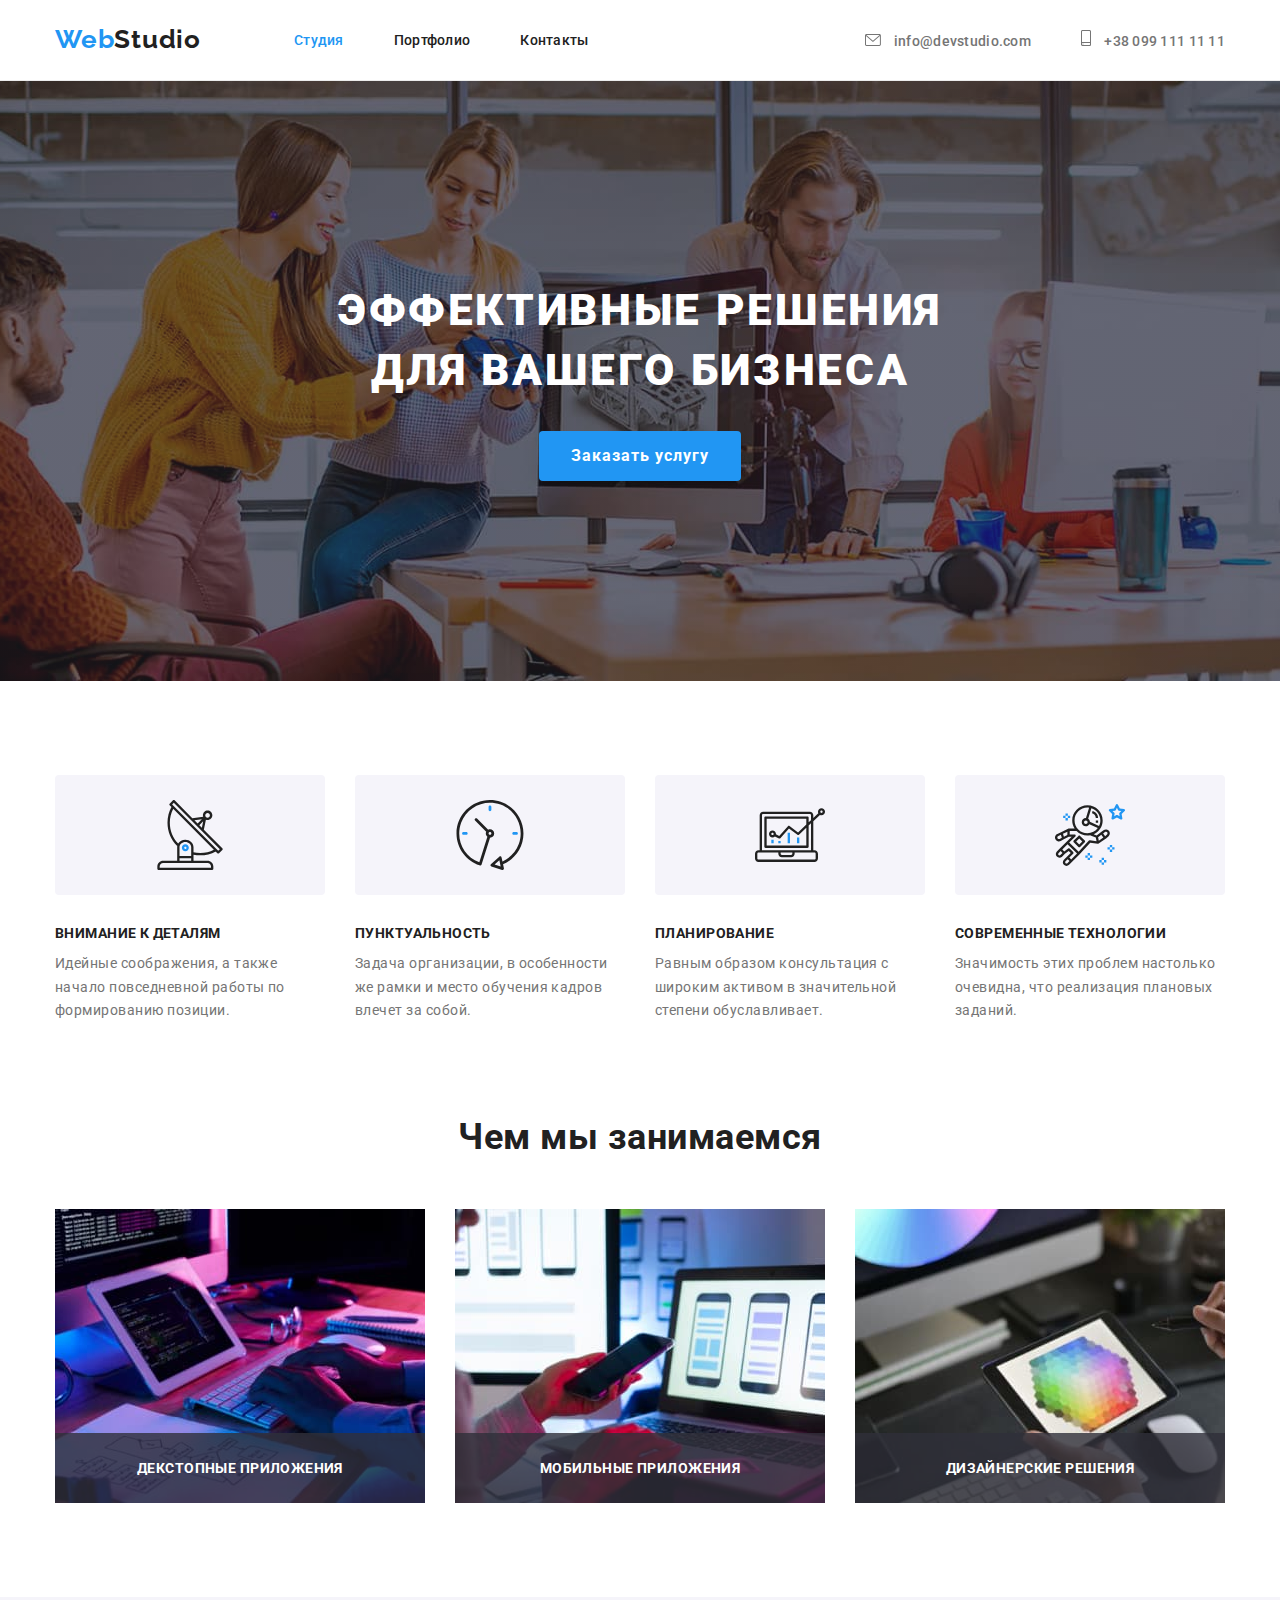
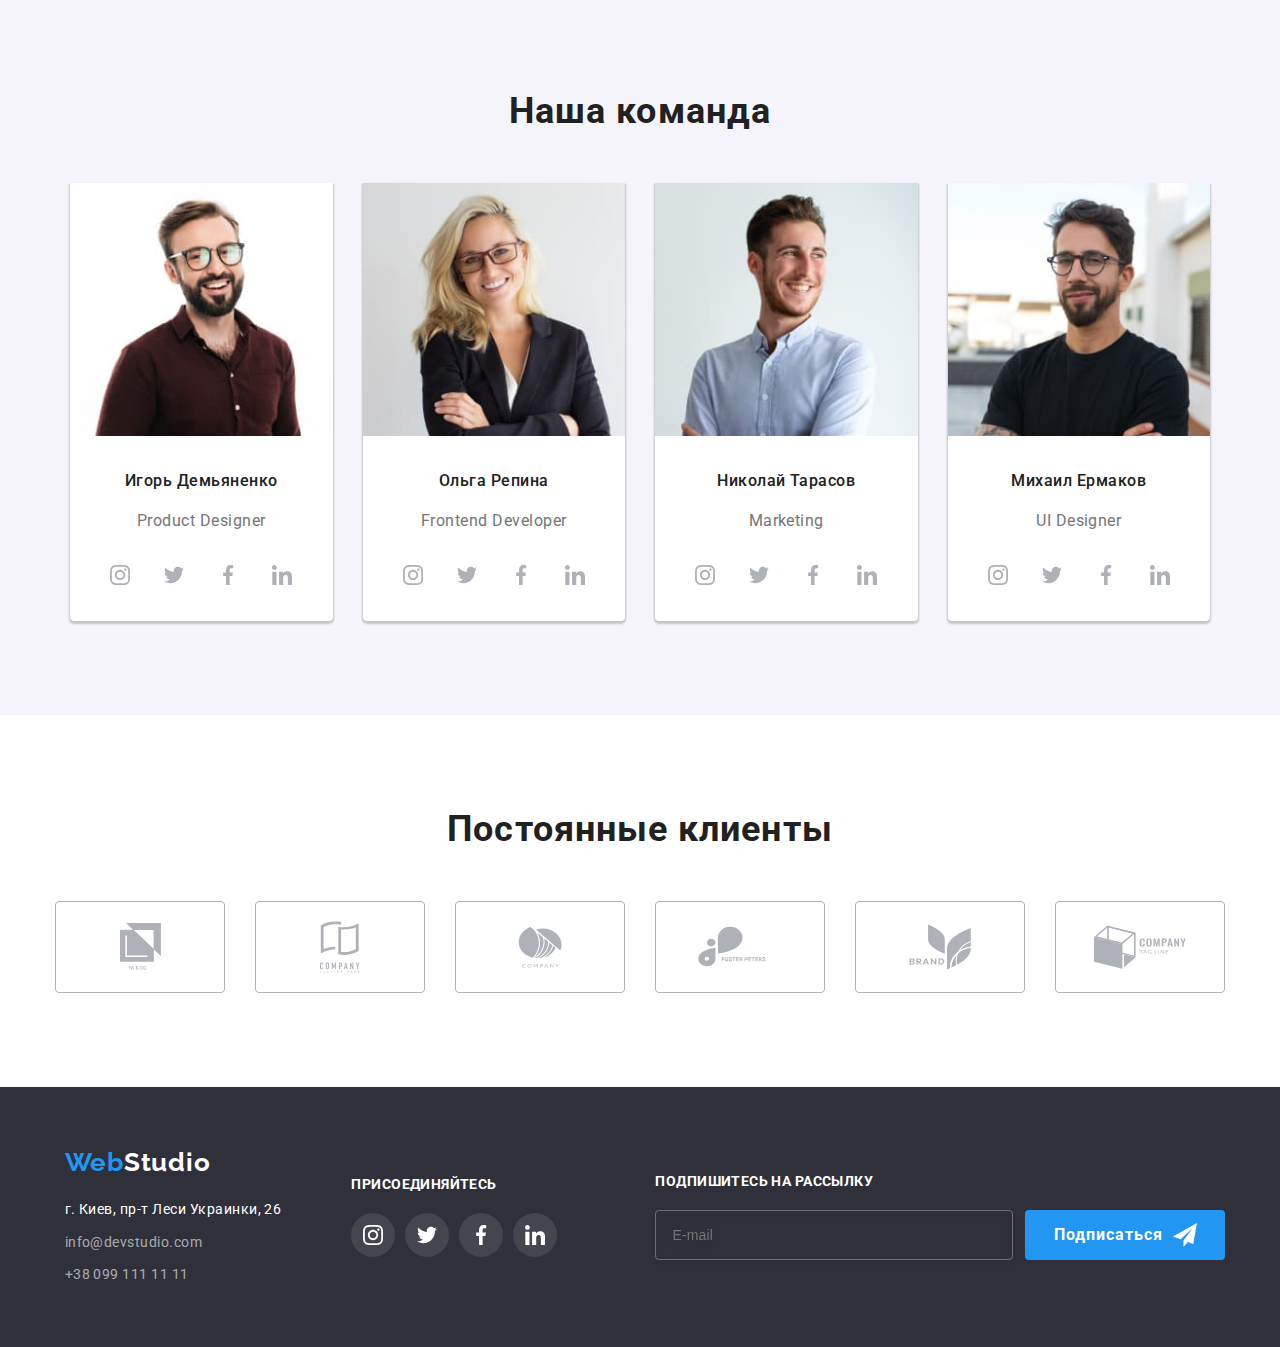
==== commit 57f5774f: "1.4" ====
--- a/index.html
+++ b/index.html
@@ -21,7 +21,7 @@
     <link rel="stylesheet" href="./css/main.min.css" />
   </head>
   <body>
-    <!-- Шапка сайта -->
+    <!-- $$$$$$$$$$$$$$ HEADER $$$$$$$$$$$$$$-->
     <header>
       <div class="header">
         <div class="container">
@@ -118,8 +118,9 @@
       </div>
     </header>
 
-    <!-- Контент страницы -->
+    <!-- $$$$$$$$$$$$$$ MAIN $$$$$$$$$$$$$$ -->
     <main>
+    <!-- $$$$$$$$$$$$$$ HERO $$$$$$$$$$$$$$ -->
       <section class="hero">
         <div class="container">
           <h1 class="hero__name">
@@ -211,7 +212,7 @@
         </div>
       </section>
 
-    <!-- Чем мы занимаемся -->
+    <!-- $$$$$$$$$$$$$$ WORK $$$$$$$$$$$$$$ -->
     <section class="section">
       <div class="container">
         <ul class="work list">
@@ -308,7 +309,7 @@
       </div>
     </section>
 
-    <!-- Наша команда -->
+    <!-- $$$$$$$$$$$$$$ COMMAND $$$$$$$$$$$$$$ -->
     <section class="command section">
       <div class="container">
         <h2 class="command__title">Наша команда</h2>
@@ -537,7 +538,7 @@
       </div>
     </section>
 
-    <!-- Постоянные клиенты -->
+    <!-- $$$$$$$$$$$$$$ CLIENTS $$$$$$$$$$$$$$ -->
     <section class="section">
         <div class="clients container">
           <h2 class="clients__title">Постоянные клиенты</h2>
@@ -589,7 +590,7 @@
       </section>
     </main>
 
-    <!-- Футер сайта -->
+    <!-- $$$$$$$$$$$$$$ FOOTER $$$$$$$$$$$$$$ -->
     <footer>
       <div class="footer">
         <div class="container">
--- a/css/main.min.css
+++ b/css/main.min.css
@@ -1,2 +1,2 @@
-html{-webkit-box-sizing:border-box;box-sizing:border-box}*,*::before,*::after{-webkit-box-sizing:inherit;box-sizing:inherit}body{font-family:Roboto, sans-serif;background:#ffffff;color:var(--primary-text-color);letter-spacing:0.03em;margin:0}img{display:block;width:100%;max-width:100%;height:auto}.list{list-style:none;margin:0;padding:0}.container{width:100%;margin:0 auto;padding:0 15px}@media screen and (min-width: 480px){.container{max-width:480px}}@media screen and (min-width: 768px){.container{max-width:768px}}@media screen and (min-width: 1200px){.container{max-width:1200px}}.section{padding-top:60px;padding-bottom:60px}@media screen and (min-width: 1200px){.section{padding-top:94px;padding-bottom:94px}}:root{--primary-text-color: #212121;--title-text-color: #757575;--nav-text-color: #2196f3;--btn-text-color: #ffffff}.visually-hidden{position:absolute;clip:rect(0 0 0 0);width:1px;height:1px;margin:-1px}.portfolio-name{position:absolute;white-space:nowrap;width:1px;height:1px;overflow:hidden;border:0;padding:0;clip:rect(0 0 0 0);-webkit-clip-path:inset(50%);clip-path:inset(50%);margin:-1px}.header{border-bottom:1px solid #ececec}.header__container{height:60px}@media screen and (min-width: 768px){.header__container{height:80px}}.header__container,.site-nav{display:-webkit-box;display:-ms-flexbox;display:flex;-webkit-box-align:center;-ms-flex-align:center;align-items:center;background:#ffffff}.site-nav__logo{padding-bottom:15px;padding-top:15px;font-family:Raleway;font-weight:bold;font-size:24px;line-height:1.166;letter-spacing:0.03em;color:var(--primary-text-color);text-decoration:none}.site-nav__logo:hover,.site-nav__logo:focus{color:var(--nav-text-color);-webkit-transition:color 250ms cubic-bezier(0.4, 0, 0.2, 1);transition:color 250ms cubic-bezier(0.4, 0, 0.2, 1)}@media screen and (min-width: 1200px){.site-nav__logo{font-family:Raleway;font-weight:bold;font-size:26px;line-height:1.2}}.logo{color:var(--nav-text-color)}.site-list{display:none;position:relative;-webkit-transition:background-color 250ms cubic-bezier(0.4, 0, 0.2, 1);transition:background-color 250ms cubic-bezier(0.4, 0, 0.2, 1)}@media screen and (min-width: 768px){.site-list{display:-webkit-box;display:-ms-flexbox;display:flex;margin-left:80px}}@media screen and (min-width: 1200px){.site-list{display:-webkit-box;display:-ms-flexbox;display:flex;margin-left:93px}}.site-list .site-list__item:not(:last-child){margin-right:50px}.site-list .site-nav__link.current{color:var(--nav-text-color)}.site-nav__link{position:relative;display:block;padding-bottom:32px;padding-top:32px;font-weight:500;font-size:14px;line-height:1.2;color:var(--primary-text-color);letter-spacing:0.02em;text-decoration:none;-webkit-transition:color 250ms cubic-bezier(0.4, 0, 0.2, 1);transition:color 250ms cubic-bezier(0.4, 0, 0.2, 1)}.site-nav__link .current::after{content:"";display:block;position:absolute;left:0;bottom:-1px;width:100%;height:4px;border-radius:2px;background-color:var(--nav-text-color)}.site-nav__link:hover,.site-nav__link:focus{color:var(--nav-text-color)}.site-contacts{display:none}@media screen and (min-width: 768px){.site-contacts{display:-webkit-box;display:-ms-flexbox;display:flex;-ms-flex-wrap:wrap;flex-wrap:wrap;margin-left:66px}}@media screen and (min-width: 1200px){.site-contacts{display:-webkit-box;display:-ms-flexbox;display:flex;-webkit-box-align:center;-ms-flex-align:center;align-items:center;margin-left:auto}.site-contacts .site-contacts__item:not(:last-child){margin-right:50px;margin-bottom:0}}@media screen and (min-width: 768px){.site-contacts__item{margin-bottom:10px}.site-contacts__item:last-child{margin-bottom:0}}.site-contacts__link{padding-bottom:32px;padding-top:32px;margin-right:0;white-space:nowrap;font-weight:500;font-size:14px;line-height:1.1;color:var(--title-text-color);letter-spacing:0.02em;text-decoration:none;-webkit-transition:color 250ms cubic-bezier(0.4, 0, 0.2, 1);transition:color 250ms cubic-bezier(0.4, 0, 0.2, 1)}.site-contacts__link:hover,.site-contacts__link:focus{color:var(--nav-text-color)}.site-contacts__icon{margin-right:10px;fill:currentColor;-webkit-transition:background-color 250ms cubic-bezier(0.4, 0, 0.2, 1);transition:background-color 250ms cubic-bezier(0.4, 0, 0.2, 1)}.site-contacts__icon:focus,.site-contacts__icon:hover{color:var(--nav-text-color)}.mob-menu{position:fixed;background:#ffffff;-webkit-box-shadow:0px 4px 8px rgba(0,0,0,0.04),0px 2px 4px rgba(0,0,0,0.08),0px 1px 3px rgba(0,0,0,0.16);box-shadow:0px 4px 8px rgba(0,0,0,0.04),0px 2px 4px rgba(0,0,0,0.08),0px 1px 3px rgba(0,0,0,0.16);top:0;left:0;width:100vw;height:100vh;z-index:1;opacity:1;padding:20px 25px 48px 40px;-webkit-transition:opacity 500ms, visibility 500ms;transition:opacity 500ms, visibility 500ms;-webkit-transform:translate(0);transform:translate(0)}.mob-menu .container{height:100%;display:-webkit-box;display:-ms-flexbox;display:flex;-webkit-box-orient:vertical;-webkit-box-direction:normal;-ms-flex-direction:column;flex-direction:column;-webkit-box-pack:justify;-ms-flex-pack:justify;justify-content:space-between}@media screen and (min-width: 768px){.mob-menu{display:none}}@media screen and (min-width: 1200px){.mob-menu{display:none}}.menu.is-hidden{-webkit-transform:translate(100%);transform:translate(100%);opacity:0}.menu-open-btn{margin-left:auto;background-color:#fff;cursor:pointer;border:none;-webkit-transition:fill 250ms cubic-bezier(0.4, 0, 0.2, 1);transition:fill 250ms cubic-bezier(0.4, 0, 0.2, 1)}.menu-open-btn:hover,.menu-open-btn:focus{fill:var(--nav-text-color)}@media screen and (min-width: 768px){.menu-open-btn{display:none}}@media screen and (min-width: 1200px){.menu-open-btn{display:none}}.menu-close-btn{display:block;margin-left:auto;margin-bottom:8.33px;background-color:#fff;border:none;cursor:pointer;-webkit-transition:fill 250ms cubic-bezier(0.4, 0, 0.2, 1);transition:fill 250ms cubic-bezier(0.4, 0, 0.2, 1)}.menu-close-btn:hover,.menu-close-btn:focus{fill:var(--nav-text-color)}.mob-list{margin-bottom:auto}.mob-list__item{margin-bottom:35.71px}.mob-list__item:last-child{margin-bottom:0}.mob-nav__link{font-weight:500;font-size:40px;line-height:1.175;text-align:center;letter-spacing:0.02em;text-decoration:none;color:#212121;-webkit-transition:color 250ms cubic-bezier(0.4, 0, 0.2, 1);transition:color 250ms cubic-bezier(0.4, 0, 0.2, 1)}.mob-nav__link:hover,.mob-nav__link:focus{color:var(--nav-text-color)}.mob-contacts{margin-bottom:64px}.mob-contacts__item{margin-bottom:32px}.mob-contacts__item:last-child{margin-bottom:0}.mob-contacts__tel{font-weight:500;font-size:34px;line-height:1.176;letter-spacing:0.02em;text-decoration:none;color:#2196f3;-webkit-transition:color 250ms cubic-bezier(0.4, 0, 0.2, 1);transition:color 250ms cubic-bezier(0.4, 0, 0.2, 1)}.mob-contacts__tel:hover,.mob-contacts__tel:focus{color:#757575}.mob-contacts__email{font-weight:500;font-size:24px;line-height:28px;letter-spacing:0.02em;text-decoration:none;color:#757575;-webkit-transition:color 250ms cubic-bezier(0.4, 0, 0.2, 1);transition:color 250ms cubic-bezier(0.4, 0, 0.2, 1)}.mob-contacts__email:hover,.mob-contacts__email:focus{color:var(--nav-text-color)}.mob-social{display:-webkit-box;display:-ms-flexbox;display:flex;-ms-flex-wrap:wrap;flex-wrap:wrap}.mob-social__item{padding-right:10px;border-right:1px solid rgba(33,33,33,0.2);margin-right:20px}.mob-social__item:last-child{margin-right:0;border:none}.mob-social__link{font-weight:500;font-size:18px;line-height:1.222;letter-spacing:0.02em;text-decoration:none;color:#2196f3;-webkit-transition:color 250ms cubic-bezier(0.4, 0, 0.2, 1);transition:color 250ms cubic-bezier(0.4, 0, 0.2, 1)}.mob-social__link:hover,.mob-social__link:focus{color:#757575}.hero{text-align:center;background-image:-webkit-gradient(linear, left top, left bottom, from(rgba(47,48,58,0.4)), to(rgba(47,48,58,0.4))),url("../../images/hero/hero-img-mob-1x.jpg");background-image:linear-gradient(rgba(47,48,58,0.4), rgba(47,48,58,0.4)),url("../../images/hero/hero-img-mob-1x.jpg");background-repeat:no-repeat;background-size:cover;background-position:center;padding-top:118px;padding-bottom:118px}@media (min-device-pixel-ratio: 2), (-webkit-min-device-pixel-ratio: 2), (min-resolution: 192dpi), (min-resolution: 2dppx){.hero{background-image:-webkit-gradient(linear, left top, left bottom, from(rgba(47,48,58,0.4)), to(rgba(47,48,58,0.4))),url("../../images/hero/hero-img-mob-2x.jpg");background-image:linear-gradient(rgba(47,48,58,0.4), rgba(47,48,58,0.4)),url("../../images/hero/hero-img-mob-2x.jpg")}}@media screen and (min-width: 768px){.hero{background-image:-webkit-gradient(linear, left top, left bottom, from(rgba(47,48,58,0.4)), to(rgba(47,48,58,0.4))),url("../../images/hero/hero-img-tab-1x.jpg");background-image:linear-gradient(rgba(47,48,58,0.4), rgba(47,48,58,0.4)),url("../../images/hero/hero-img-tab-1x.jpg")}}@media screen and (min-width: 768px) and (min-device-pixel-ratio: 2), screen and (min-width: 768px) and (-webkit-min-device-pixel-ratio: 2), screen and (min-width: 768px) and (min-resolution: 192dpi), screen and (min-width: 768px) and (min-resolution: 2dppx){.hero{background-image:-webkit-gradient(linear, left top, left bottom, from(rgba(47,48,58,0.4)), to(rgba(47,48,58,0.4))),url("../../images/hero/hero-img-tab-2x.jpg");background-image:linear-gradient(rgba(47,48,58,0.4), rgba(47,48,58,0.4)),url("../../images/hero/hero-img-tab-2x.jpg")}}@media screen and (min-width: 1200px){.hero{background-image:-webkit-gradient(linear, left top, left bottom, from(rgba(47,48,58,0.4)), to(rgba(47,48,58,0.4))),url("../../images/hero/hero-img-desk-1x.jpg");background-image:linear-gradient(rgba(47,48,58,0.4), rgba(47,48,58,0.4)),url("../../images/hero/hero-img-desk-1x.jpg")}}@media screen and (min-width: 1200px) and (min-device-pixel-ratio: 2), screen and (min-width: 1200px) and (-webkit-min-device-pixel-ratio: 2), screen and (min-width: 1200px) and (min-resolution: 192dpi), screen and (min-width: 1200px) and (min-resolution: 2dppx){.hero{background-image:-webkit-gradient(linear, left top, left bottom, from(rgba(47,48,58,0.4)), to(rgba(47,48,58,0.4))),url("../../images/hero/hero-img-desk-2x.jpg");background-image:linear-gradient(rgba(47,48,58,0.4), rgba(47,48,58,0.4)),url("../../images/hero/hero-img-desk-2x.jpg")}}.hero__name{margin-top:0;margin-bottom:30px;font-weight:900;font-size:26px;line-height:1.615;color:var(--btn-text-color);text-align:center;letter-spacing:0.06em;text-transform:uppercase}@media screen and (min-width: 1200px){.hero__name{margin-top:0;margin-bottom:30px;font-weight:900;font-size:44px;line-height:1.363;color:var(--btn-text-color);letter-spacing:0.06em;text-transform:uppercase}}.hero__button{padding:10px 32px;font-family:Roboto;font-size:16px;line-height:1.875;color:var(--btn-text-color);font-weight:bold;letter-spacing:0.06em;background-color:#2196f3;-webkit-box-shadow:0px 4px 4px rgba(0,0,0,0.15);box-shadow:0px 4px 4px rgba(0,0,0,0.15);border-radius:4px;cursor:pointer;border:none;-webkit-transition:background-color 250ms cubic-bezier(0.4, 0, 0.2, 1);transition:background-color 250ms cubic-bezier(0.4, 0, 0.2, 1)}.hero__button:hover,.hero__button:focus{background-color:#188ce8}.backdrop{position:fixed;width:100%;height:100%;top:0;left:0;opacity:1;-webkit-transition:opacity 250ms, visibility 250ms;transition:opacity 250ms, visibility 250ms;background:rgba(0,0,0,0.2)}.backdrop .is-hidden{opacity:0;pointer-events:none}.is-hidden{opacity:0;pointer-events:none;visibility:hidden}.backdrop.is-hidden .modal{-webkit-transform:translate(-50%, -50%) scale(0.5);transform:translate(-50%, -50%) scale(0.5)}.modal{position:absolute;top:50%;left:50%;width:450px;height:609px;padding:40px 40px;-webkit-transform:translate(-50%, -50%) scale(1);transform:translate(-50%, -50%) scale(1);background:#ffffff;-webkit-box-shadow:0px 1px 3px rgba(0,0,0,0.12),0px 1px 1px rgba(0,0,0,0.14),0px 2px 1px rgba(0,0,0,0.2);box-shadow:0px 1px 3px rgba(0,0,0,0.12),0px 1px 1px rgba(0,0,0,0.14),0px 2px 1px rgba(0,0,0,0.2);border-radius:4px;-webkit-transition:-webkit-transform 250ms cubic-bezier(0.4, 0, 0.2, 1);transition:-webkit-transform 250ms cubic-bezier(0.4, 0, 0.2, 1);transition:transform 250ms cubic-bezier(0.4, 0, 0.2, 1);transition:transform 250ms cubic-bezier(0.4, 0, 0.2, 1), -webkit-transform 250ms cubic-bezier(0.4, 0, 0.2, 1)}@media screen and (min-width: 1200px){.modal{width:528px;height:581px;padding:40px 39px 40px 41px}}.modal-form{margin-bottom:10px}.modal-comment{margin-bottom:20px}.modal__close{position:absolute;top:8px;right:8px;width:30px;height:30px;border-radius:50%;cursor:pointer;background-color:transparent;color:var(--btn-text-color);border:1px solid rgba(0,0,0,0.1);-webkit-transition:fill 250ms cubic-bezier(0.4, 0, 0.2, 1);transition:fill 250ms cubic-bezier(0.4, 0, 0.2, 1)}.modal__close:hover,.modal__close:focus{fill:var(--nav-text-color)}.modal__title{font-weight:bolder;font-size:20px;line-height:1.5;text-align:center;margin-top:0;margin-bottom:12px;color:var(--primary-text-color)}@media screen and (min-width: 1200px){.modal__title{font-size:20px;line-height:1.15}}.input-wrap__form{font-size:14px;line-height:1.14;letter-spacing:0.01em;width:100%;height:40px;border:1px solid rgba(117,117,117,0.5);-webkit-box-sizing:border-box;box-sizing:border-box;cursor:pointer;border-radius:4px;padding-left:42px;-webkit-transition:border-color 250ms cubic-bezier(0.4, 0, 0.2, 1);transition:border-color 250ms cubic-bezier(0.4, 0, 0.2, 1)}.input-wrap__form:focus,.input-wrap__form:hover{border-color:var(--nav-text-color);outline:none}.input-wrap__form:hover+.input-wrap__icon{fill:var(--nav-text-color)}.input-wrap__form:focus+.input-wrap__icon{fill:var(--nav-text-color)}.input-wrap{position:relative}.input-wrap__icon{position:absolute;left:12px;top:50%;-webkit-transform:translatey(-50%);transform:translatey(-50%);-webkit-transition:fill 250ms cubic-bezier(0.4, 0, 0.2, 1);transition:fill 250ms cubic-bezier(0.4, 0, 0.2, 1)}.modal-comment__text{font-size:14px;line-height:1.14;letter-spacing:0.01em;width:100%;height:120px;border:1px solid rgba(117,117,117,0.5);border-radius:4px;padding:16px 12px;resize:none;outline:none;cursor:pointer;-webkit-transition:border-color 250ms cubic-bezier(0.4, 0, 0.2, 1);transition:border-color 250ms cubic-bezier(0.4, 0, 0.2, 1)}.modal-comment__text:focus,.modal-comment__text:hover{border-color:var(--nav-text-color)}.modal-comment__text::-webkit-input-placeholder{color:rgba(117,117,117,0.5)}.modal-comment__text:-ms-input-placeholder{color:rgba(117,117,117,0.5)}.modal-comment__text::-ms-input-placeholder{color:rgba(117,117,117,0.5)}.modal-comment__text::placeholder{color:rgba(117,117,117,0.5)}.modal-form__text{display:block;font-size:12px;line-height:1.166;letter-spacing:0.01em;color:#757575;margin-bottom:4px;text-align:left}.modal-check__box{padding-left:13px}.modal-check__icon{position:absolute;left:0;top:50%;-webkit-transform:translatey(-50%);transform:translatey(-50%);fill:transparent;border:2px solid #212121;border-radius:2px;-webkit-transition:fill 250ms cubic-bezier(0.4, 0, 0.2, 1);transition:fill 250ms cubic-bezier(0.4, 0, 0.2, 1)}@media screen and (min-width: 1200px){.modal-check__icon{left:13px}}.modal-check__text{position:relative;font-size:12px;line-height:1.166;letter-spacing:0.03em;color:#757575;-webkit-box-pack:center;-ms-flex-pack:center;justify-content:center;-webkit-box-align:center;-ms-flex-align:center;align-items:center;margin:0}.modal-check__text::before{content:"";width:16px;height:15px;border-radius:2px}@media screen and (min-width: 1200px){.modal-check__text{font-size:14px;line-height:1.714;display:-webkit-box;display:-ms-flexbox;display:flex}}.modal-check__box{margin-right:8px}@media screen and (min-width: 1200px){.modal-check__box{margin-right:10px}}.modal-check__policy:checked+.modal-check__text .modal-check__icon{border:none;background-color:var(--nav-text-color)}.modal-check__policy:checked+.modal-check__text .modal-check__icon{fill:white}.modal-check__document{font-size:12px;line-height:1.166;letter-spacing:0.03em;margin-left:2px;color:var(--nav-text-color);margin:0;cursor:pointer;-webkit-transition:color 250ms cubic-bezier(0.4, 0, 0.2, 1),border-bottom 250ms cubic-bezier(0.4, 0, 0.2, 1);transition:color 250ms cubic-bezier(0.4, 0, 0.2, 1),border-bottom 250ms cubic-bezier(0.4, 0, 0.2, 1)}.modal-check__document:hover,.modal-check__document:focus{color:#188ce8}@media screen and (min-width: 1200px){.modal-check__document{font-size:14px;line-height:1.71}}.modal-check__button{padding:10px 32px;margin-top:30px;font-family:Roboto;font-size:16px;line-height:1.875;color:var(--btn-text-color);font-weight:bold;letter-spacing:0.06em;background:var(--nav-text-color);-webkit-box-shadow:0px 4px 4px rgba(0,0,0,0.15);box-shadow:0px 4px 4px rgba(0,0,0,0.15);border-radius:4px;width:200px;height:50px;border:none;cursor:pointer;-webkit-transition:background-color 250ms cubic-bezier(0.4, 0, 0.2, 1);transition:background-color 250ms cubic-bezier(0.4, 0, 0.2, 1)}.modal-check__button:hover,.modal-check__button:focus{background-color:#188ce8}@media screen and (min-width: 768px){.work{display:-webkit-box;display:-ms-flexbox;display:flex;-ms-flex-wrap:wrap;flex-wrap:wrap;-webkit-box-pack:center;-ms-flex-pack:center;justify-content:center}}@media screen and (min-width: 1200px){.work{display:-webkit-box;display:-ms-flexbox;display:flex;-webkit-box-pack:center;-ms-flex-pack:center;justify-content:center}}.work__item:not(:last-child){margin-bottom:30px}@media screen and (min-width: 768px){.work__item{width:354px}.work__item:nth-child(odd){margin-right:30px}.work__item:nth-child(n+3):nth-child(-n+4){margin-bottom:0}}@media screen and (min-width: 1200px){.work__item{width:270px}.work__item:not(:last-child){margin-right:30px;margin-bottom:0}}.work__icon{display:-webkit-box;display:-ms-flexbox;display:flex;-webkit-box-align:center;-ms-flex-align:center;align-items:center;-webkit-box-pack:center;-ms-flex-pack:center;justify-content:center;content:"";width:100%;height:120px;background-color:#f5f4fa;border-radius:4px;margin-bottom:30px;text-align:center}@media screen and (min-width: 768px){.work__icon{width:354px}}@media screen and (min-width: 1200px){.work__icon{width:270px}}.work__title{margin-top:0;margin-bottom:10px;font-weight:bold;text-align:center;font-size:14px;line-height:1.2;letter-spacing:0.03em;text-transform:uppercase}.work__text{margin-top:0;margin-bottom:0;font-size:14px;line-height:1.7;color:var(--title-text-color)}.work-list__title{margin-top:0;margin-bottom:50px;font-weight:bold;font-size:36px;line-height:1.166;text-align:center}.work-list{padding-bottom:94px;display:none}@media screen and (min-width: 1200px){.work-list{display:-webkit-box;display:-ms-flexbox;display:flex}}.work-list__list{display:-webkit-box;display:-ms-flexbox;display:flex;-webkit-box-pack:center;-ms-flex-pack:center;justify-content:center}.work-list__image{margin-right:30px}.work-list__image:nth-child(3n){margin-right:0}.work-list__name{position:relative}.work-list__text{position:absolute;margin:0;bottom:0;left:0;width:100%;height:70px;padding:27px 27px;font-family:Roboto;font-weight:bold;font-size:14px;line-height:1.2;text-align:center;letter-spacing:0.03em;color:var(--btn-text-color);text-transform:uppercase;background:rgba(47,48,58,0.8)}.command{background:#f5f4fa}@media screen and (min-width: 768px){.command-box{display:-webkit-box;display:-ms-flexbox;display:flex;-ms-flex-wrap:wrap;flex-wrap:wrap;-webkit-box-pack:center;-ms-flex-pack:center;justify-content:center}}@media screen and (min-width: 1200px){.command-box{display:-webkit-box;display:-ms-flexbox;display:flex;-webkit-box-pack:center;-ms-flex-pack:center;justify-content:center}}.command__title{margin-top:0;margin-bottom:30px;font-weight:bold;font-size:28px;line-height:1.178;letter-spacing:0.03em;text-align:center}@media screen and (min-width: 1200px){.command__title{margin-top:0;margin-bottom:50px;font-weight:bold;font-size:36px;line-height:1.166;letter-spacing:0.03em;text-align:center}}.command-box__name{margin-top:30px;margin-bottom:16px}.command-box__title{font-weight:500;font-size:16px;line-height:1.9;text-align:center;letter-spacing:0.03em;margin-bottom:10px;margin-top:0}.command-box__text{font-size:16px;line-height:1.9;text-align:center;letter-spacing:0.03em;color:var(--title-text-color);margin:0;padding:0}.command-box__list{border-radius:0px 0px 4px 4px;padding-bottom:24px;background:#ffffff;list-style:none}.command-box__list:not(:last-child){margin-bottom:30px}@media screen and (min-width: 768px){.command-box__list{width:calc(100% / 2 - 30px);margin-left:30px}.command-box__list:nth-child(odd){margin-left:0}.command-box__list:nth-last-child(2n){margin-top:0}.command-box__list:nth-child(n+3):nth-child(-n+4){margin-bottom:0}}@media screen and (min-width: 1200px){.command-box__list{width:calc(100% / 4 - 30px);margin-left:0}.command-box__list:not(:last-child){margin-right:30px;margin-bottom:0}}.social__list{display:-webkit-box;display:-ms-flexbox;display:flex;-webkit-box-pack:center;-ms-flex-pack:center;justify-content:center}.social__item+.social__item{margin-left:10px}.social__link{display:-webkit-box;display:-ms-flexbox;display:flex;-webkit-box-pack:center;-ms-flex-pack:center;justify-content:center;-webkit-box-align:center;-ms-flex-align:center;align-items:center;width:44px;height:44px;padding:12px;border-radius:50%;color:#afb1b8;-webkit-transition:background-color 250ms cubic-bezier(0.4, 0, 0.2, 1);transition:background-color 250ms cubic-bezier(0.4, 0, 0.2, 1)}.social__link:hover,.social__link:focus{background-color:var(--nav-text-color);color:#ffffff}.social__icon{fill:currentColor;-webkit-transition:color 250ms cubic-bezier(0.4, 0, 0.2, 1);transition:color 250ms cubic-bezier(0.4, 0, 0.2, 1)}.clients__list{display:-webkit-box;display:-ms-flexbox;display:flex;-ms-flex-wrap:wrap;flex-wrap:wrap;color:#afb1b8}@media screen and (min-width: 768px){.clients__list{display:-webkit-box;display:-ms-flexbox;display:flex;-ms-flex-wrap:wrap;flex-wrap:wrap;-webkit-box-pack:center;-ms-flex-pack:center;justify-content:center}}@media screen and (min-width: 1200px){.clients__list{display:-webkit-box;display:-ms-flexbox;display:flex;-ms-flex-wrap:wrap;flex-wrap:wrap;-webkit-box-pack:start;-ms-flex-pack:start;justify-content:start;margin-top:0}}.clients__title{margin-top:0;margin-bottom:30px;font-weight:bold;font-size:28px;line-height:1.178;text-align:center;letter-spacing:0.03em}@media screen and (min-width: 1200px){.clients__title{margin-top:0;margin-bottom:50px;font-weight:bold;font-size:36px;line-height:1.166;text-align:center}}.clients__item{display:-webkit-box;display:-ms-flexbox;display:flex;margin-bottom:30px;fill:#afb1b8}.clients__item:nth-child(2n){margin-right:0}.clients__item:last-child{margin-bottom:0}@media screen and (min-width: 480px){.clients__item{margin-right:30px}.clients__item:nth-child(n+5):nth-child(-n+6){margin-bottom:0}}@media screen and (min-width: 768px){.clients__item{display:-webkit-box;display:-ms-flexbox;display:flex;-ms-flex-wrap:wrap;flex-wrap:wrap}.clients__item:nth-last-child(-n+3){margin-bottom:0}.clients__item:nth-child(n){margin-right:30px}.clients__item:nth-child(3n){margin-right:0}}@media screen and (min-width: 1200px){.clients__item{margin-bottom:0}.clients__item:not(:last-child){margin-right:30px}}.clients__link{display:-webkit-box;display:-ms-flexbox;display:flex;-webkit-box-align:center;-ms-flex-align:center;align-items:center;-webkit-box-pack:center;-ms-flex-pack:center;justify-content:center;width:210px;height:92px;border:1px solid #afb1b8;border-radius:4px;color:#afb1b8;-webkit-transition:background-color 250ms cubic-bezier(0.4, 0, 0.2, 1);transition:background-color 250ms cubic-bezier(0.4, 0, 0.2, 1)}.clients__link:hover,.clients__link:focus{color:var(--nav-text-color);border:1px solid #2196f3}@media screen and (min-width: 768px){.clients__link{width:226px;height:92px}}@media screen and (min-width: 1200px){.clients__link{width:170px;height:92px}}.clients__icon{fill:currentColor;-webkit-transition:color 250ms cubic-bezier(0.4, 0, 0.2, 1);transition:color 250ms cubic-bezier(0.4, 0, 0.2, 1)}.footer{background:#2f303a;padding:60px 0}@media screen and (min-width: 768px){.footer__boxs{display:-webkit-box;display:-ms-flexbox;display:flex;-ms-flex-wrap:wrap;flex-wrap:wrap;-ms-flex-pack:distribute;justify-content:space-around}}@media screen and (min-width: 1200px){.footer__boxs{display:-webkit-box;display:-ms-flexbox;display:flex;-ms-flex-wrap:nowrap;flex-wrap:nowrap;-webkit-box-align:center;-ms-flex-align:center;align-items:center;-webkit-box-pack:center;-ms-flex-pack:center;justify-content:center;padding-left:10px}}.footer__name{-webkit-box-pack:center;-ms-flex-pack:center;justify-content:center;text-align:center}@media screen and (min-width: 768px){.footer__name{display:inline-block;-webkit-box-pack:start;-ms-flex-pack:start;justify-content:start}}@media screen and (min-width: 1200px){.footer__name{margin-right:70px;text-align:start;white-space:nowrap}}.footer__logo{font-family:Raleway;font-weight:bold;font-size:24px;line-height:1.166;letter-spacing:0.03em;color:var(--btn-text-color);text-decoration:none;-webkit-transition:background-color 250ms cubic-bezier(0.4, 0, 0.2, 1);transition:background-color 250ms cubic-bezier(0.4, 0, 0.2, 1)}.footer__logo:hover,.footer__logo:focus{color:var(--nav-text-color);-webkit-transition:color 250ms cubic-bezier(0.4, 0, 0.2, 1);transition:color 250ms cubic-bezier(0.4, 0, 0.2, 1)}@media screen and (min-width: 1200px){.footer__logo{font-family:Raleway;font-weight:bold;font-size:26px;line-height:1.2;letter-spacing:0.03em}}.footer-adress{margin-top:20px;margin-bottom:60px;font-family:Roboto;font-style:normal;font-weight:normal;font-size:14px;line-height:1.7;text-decoration:none}@media screen and (min-width: 1200px){.footer-adress{margin-bottom:0}}.footer-adress__link{line-height:1.7;color:var(--btn-text-color);text-decoration:none;-webkit-transition:background-color 250ms cubic-bezier(0.4, 0, 0.2, 1);transition:background-color 250ms cubic-bezier(0.4, 0, 0.2, 1)}.footer-adress__link:hover,.footer-adress__link:focus{color:var(--nav-text-color);-webkit-transition:color 250ms cubic-bezier(0.4, 0, 0.2, 1);transition:color 250ms cubic-bezier(0.4, 0, 0.2, 1)}.footer-contact,.footer-contact__item{margin-top:9px}.footer-contact__link{color:rgba(255,255,255,0.6);text-decoration:none;-webkit-transition:background-color 250ms cubic-bezier(0.4, 0, 0.2, 1);transition:background-color 250ms cubic-bezier(0.4, 0, 0.2, 1)}.footer-contact__link:hover,.footer-contact__link:focus{color:var(--nav-text-color);-webkit-transition:color 250ms cubic-bezier(0.4, 0, 0.2, 1);transition:color 250ms cubic-bezier(0.4, 0, 0.2, 1)}.footer-social{-webkit-box-pack:center;-ms-flex-pack:center;justify-content:center;text-align:center;margin-bottom:60px}@media screen and (min-width: 768px){.footer-social{margin-bottom:0}}@media screen and (min-width: 1200px){.footer-social{display:-webkit-box;display:-ms-flexbox;display:flex;-webkit-box-orient:vertical;-webkit-box-direction:normal;-ms-flex-direction:column;flex-direction:column;-webkit-box-pack:start;-ms-flex-pack:start;justify-content:flex-start;-webkit-box-align:baseline;-ms-flex-align:baseline;align-items:baseline;margin-right:98px}}.footer-social__name,.footer-email__name{-webkit-box-pack:start;-ms-flex-pack:start;justify-content:flex-start;font-weight:bold;font-size:14px;line-height:1.14;letter-spacing:0.03em;text-transform:uppercase;color:var(--btn-text-color);margin-bottom:20px;margin-top:0}.footer-social__list{display:-webkit-box;display:-ms-flexbox;display:flex;-webkit-box-pack:center;-ms-flex-pack:center;justify-content:center;-webkit-box-align:center;-ms-flex-align:center;align-items:center}.footer-social__item:not(:last-child){margin-right:10px}.footer-social__link{display:block;width:44px;height:44px;border-radius:50%;padding:12px;background-color:rgba(255,255,255,0.1);color:var(--btn-text-color);-webkit-transition:background-color 250ms cubic-bezier(0.4, 0, 0.2, 1);transition:background-color 250ms cubic-bezier(0.4, 0, 0.2, 1)}.footer-social__link:hover,.footer-social__link:focus{background-color:var(--nav-text-color)}.footer-social__icon{fill:currentColor}.footer-email{-webkit-box-pack:center;-ms-flex-pack:center;justify-content:center;text-align:center}@media screen and (min-width: 768px){.footer-email{display:-webkit-box;display:-ms-flexbox;display:flex;-webkit-box-orient:vertical;-webkit-box-direction:normal;-ms-flex-direction:column;flex-direction:column;-webkit-box-pack:center;-ms-flex-pack:center;justify-content:center}}@media screen and (min-width: 1200px){.footer-email{display:-webkit-box;display:-ms-flexbox;display:flex;text-align:start}}@media screen and (min-width: 768px){.footer-box{display:-webkit-box;display:-ms-flexbox;display:flex;-webkit-box-orient:vertical;-webkit-box-direction:normal;-ms-flex-direction:column;flex-direction:column;-webkit-box-align:center;-ms-flex-align:center;align-items:center}}@media screen and (min-width: 1200px){.footer-box{display:-webkit-box;display:-ms-flexbox;display:flex;-webkit-box-orient:horizontal;-webkit-box-direction:normal;-ms-flex-direction:row;flex-direction:row}}.footer-box__button{position:relative;display:-webkit-inline-box;display:-ms-inline-flexbox;display:inline-flex;-webkit-box-align:center;-ms-flex-align:center;align-items:center;padding:10px 28px 10px 29px;width:200px;height:50px;font-family:Roboto;font-size:16px;line-height:1.875;color:var(--btn-text-color);font-weight:bold;letter-spacing:0.06em;background:#2196f3;border-radius:4px;cursor:pointer;border:none;-webkit-transition:background-color 250ms cubic-bezier(0.4, 0, 0.2, 1);transition:background-color 250ms cubic-bezier(0.4, 0, 0.2, 1)}.footer-box__button:hover,.footer-box__button:focus{background-color:#188ce8}.footer-box__icon{position:absolute;right:28px;fill:currentColor}.footer-box__input{font-size:14px;line-height:1.14;letter-spacing:0.01em;color:rgba(255,255,255,0.6);-webkit-box-sizing:border-box;box-sizing:border-box;text-align:left;padding:15px 16px;margin-bottom:20px;width:100%;height:50px;border:1px solid rgba(255,255,255,0.3);-webkit-filter:drop-shadow(0px 4px 4px rgba(0,0,0,0.15));filter:drop-shadow(0px 4px 4px rgba(0,0,0,0.15));background-color:transparent;cursor:pointer;border-radius:4px;-webkit-transition:border-color 250ms cubic-bezier(0.4, 0, 0.2, 1);transition:border-color 250ms cubic-bezier(0.4, 0, 0.2, 1)}.footer-box__input:hover,.footer-box__input:focus{border-color:var(--nav-text-color);outline:none}@media screen and (min-width: 480px){.footer-box__input{width:450px}}@media screen and (min-width: 1200px){.footer-box__input{margin-bottom:0;margin-right:12px;width:358px}}.portfolio{padding-top:60px;padding-bottom:60px}@media screen and (min-width: 1200px){.portfolio{padding-top:94px;padding-bottom:94px}}.portfolio-button{display:-webkit-box;display:-ms-flexbox;display:flex;-ms-flex-wrap:wrap;flex-wrap:wrap;-webkit-box-pack:start;-ms-flex-pack:start;justify-content:start;padding-left:15px}@media screen and (min-width: 768px){.portfolio-button{display:-webkit-box;display:-ms-flexbox;display:flex;-ms-flex-wrap:wrap;flex-wrap:wrap;-webkit-box-pack:center;-ms-flex-pack:center;justify-content:center}}@media screen and (min-width: 1200px){.portfolio-button{display:-webkit-box;display:-ms-flexbox;display:flex;-ms-flex-wrap:wrap;flex-wrap:wrap;-webkit-box-pack:center;-ms-flex-pack:center;justify-content:center}}.portfolio-button-item{padding:6px 22px;margin-right:8px;font-family:Roboto;font-weight:500;font-size:16px;line-height:1.6;background-color:#f5f4fa;border-radius:4px;white-space:nowrap;cursor:pointer;border:1px solid transparent;-webkit-transition:background-color 250ms cubic-bezier(0.4, 0, 0.2, 1);transition:background-color 250ms cubic-bezier(0.4, 0, 0.2, 1)}.portfolio-button-item:hover,.portfolio-button-item:focus{background-color:#2196f3;color:var(--btn-text-color);-webkit-transition:background-color 250ms cubic-bezier(0.4, 0, 0.2, 1),color 250ms cubic-bezier(0.4, 0, 0.2, 1);transition:background-color 250ms cubic-bezier(0.4, 0, 0.2, 1),color 250ms cubic-bezier(0.4, 0, 0.2, 1);-webkit-box-shadow:0px 3px 1px rgba(0,0,0,0.1),0px 1px 2px rgba(0,0,0,0.08),0px 2px 2px rgba(0,0,0,0.12);box-shadow:0px 3px 1px rgba(0,0,0,0.1),0px 1px 2px rgba(0,0,0,0.08),0px 2px 2px rgba(0,0,0,0.12)}.portfolio-btn-list:nth-child(-n+3){margin-bottom:15px}.p-b-t{margin-right:0}.portfolio-projects{margin-top:30px}@media screen and (min-width: 1200px){.portfolio-projects{margin-top:50px}}@media screen and (min-width: 768px){.portfolio-card{display:-webkit-box;display:-ms-flexbox;display:flex;-ms-flex-wrap:wrap;flex-wrap:wrap;margin-right:-30px}}@media screen and (min-width: 1200px){.portfolio-card{display:-webkit-box;display:-ms-flexbox;display:flex;-ms-flex-wrap:wrap;flex-wrap:wrap}}.p-card{text-decoration:none;color:#212121}.portfolio-card-item{border:1px solid #eeeeee;overflow:hidden;margin-bottom:30px}.portfolio-card-item:last-child{margin-bottom:0}@media screen and (min-width: 768px) and (max-width: 1199px){.portfolio-card-item{width:calc(100% / 2 - 30px);margin-right:30px}.portfolio-card-item:nth-child(2n){margin-right:0}.portfolio-card-item:last-child{margin-right:0}}@media screen and (min-width: 1200px){.portfolio-card-item{width:calc(100% / 3 - 30px);margin-right:30px}.portfolio-card-item:nth-child(3n){margin-right:0}.portfolio-card-item:nth-last-child(-n+3){margin-bottom:0}}.portfolio-thumb{position:relative;overflow:hidden}.portfolio-overlay{position:absolute;top:0;left:0;-webkit-transform:translate(-50%, -50%);transform:translate(-50%, -50%);margin:0;width:100%;height:100%;padding:63px 24px;-webkit-transform:translatey(100%);transform:translatey(100%);background:rgba(33,150,243,0.9);font-size:18px;line-height:1.55;letter-spacing:0.03em;color:#ffffff;-webkit-transition:-webkit-transform 250ms cubic-bezier(0.4, 0, 0.2, 1);transition:-webkit-transform 250ms cubic-bezier(0.4, 0, 0.2, 1);transition:transform 250ms cubic-bezier(0.4, 0, 0.2, 1);transition:transform 250ms cubic-bezier(0.4, 0, 0.2, 1), -webkit-transform 250ms cubic-bezier(0.4, 0, 0.2, 1)}.portfolio-card-item:hover .portfolio-overlay{-webkit-transform:translatey(0);transform:translatey(0)}.portfolio-card-item:hover,.portfolio-card-item:focus{-webkit-box-shadow:0px 1px 1px rgba(0,0,0,0.12),0px 4px 4px rgba(0,0,0,0.06),1px 4px 6px rgba(0,0,0,0.16);box-shadow:0px 1px 1px rgba(0,0,0,0.12),0px 4px 4px rgba(0,0,0,0.06),1px 4px 6px rgba(0,0,0,0.16)}.portfolio-overlay-text{font-size:18px;line-height:1.5;letter-spacing:0.03em;color:white}.portfolio-card-nav{margin-bottom:0;padding:20px 24px;border-top:0;background:white}.portfolio-card-name{margin-top:0;margin-bottom:4px;font-weight:bold;font-size:18px;line-height:2;letter-spacing:0.06em}.portfolio-card-theme{margin-top:0;margin-bottom:0;font-size:16px;line-height:1.875;color:var(--title-text-color)}
+html{-webkit-box-sizing:border-box;box-sizing:border-box}*,*::before,*::after{-webkit-box-sizing:inherit;box-sizing:inherit}body{font-family:Roboto, sans-serif;background:#ffffff;color:var(--primary-text-color);letter-spacing:0.03em;margin:0}img{display:block;width:100%;max-width:100%;height:auto}.list{list-style:none;margin:0;padding:0}.container{width:100%;margin:0 auto;padding:0 15px}@media screen and (min-width: 480px){.container{max-width:480px}}@media screen and (min-width: 768px){.container{max-width:768px}}@media screen and (min-width: 1200px){.container{max-width:1200px}}.section{padding-top:60px;padding-bottom:60px}@media screen and (min-width: 1200px){.section{padding-top:94px;padding-bottom:94px}}:root{--primary-text-color: #212121;--title-text-color: #757575;--nav-text-color: #2196f3;--btn-text-color: #ffffff}.visually-hidden{position:absolute;clip:rect(0 0 0 0);width:1px;height:1px;margin:-1px}.portfolio-name{position:absolute;white-space:nowrap;width:1px;height:1px;overflow:hidden;border:0;padding:0;clip:rect(0 0 0 0);-webkit-clip-path:inset(50%);clip-path:inset(50%);margin:-1px}.header{border-bottom:1px solid #ececec}.header__container{height:60px}@media screen and (min-width: 768px){.header__container{height:80px}}.header__container,.site-nav{display:-webkit-box;display:-ms-flexbox;display:flex;-webkit-box-align:center;-ms-flex-align:center;align-items:center;background:#ffffff}.site-nav__logo{padding-bottom:15px;padding-top:15px;font-family:Raleway;font-weight:bold;font-size:24px;line-height:1.166;letter-spacing:0.03em;color:var(--primary-text-color);text-decoration:none}.site-nav__logo:hover,.site-nav__logo:focus{color:var(--nav-text-color);-webkit-transition:color 250ms cubic-bezier(0.4, 0, 0.2, 1);transition:color 250ms cubic-bezier(0.4, 0, 0.2, 1)}@media screen and (min-width: 1200px){.site-nav__logo{font-family:Raleway;font-weight:bold;font-size:26px;line-height:1.2}}.logo{color:var(--nav-text-color)}.site-list{display:none;position:relative;-webkit-transition:background-color 250ms cubic-bezier(0.4, 0, 0.2, 1);transition:background-color 250ms cubic-bezier(0.4, 0, 0.2, 1)}@media screen and (min-width: 768px){.site-list{display:-webkit-box;display:-ms-flexbox;display:flex;margin-left:80px}}@media screen and (min-width: 1200px){.site-list{display:-webkit-box;display:-ms-flexbox;display:flex;margin-left:93px}}.site-list .site-list__item:not(:last-child){margin-right:50px}.site-list .site-nav__link.current{color:var(--nav-text-color)}.site-nav__link{position:relative;display:block;padding-bottom:32px;padding-top:32px;font-weight:500;font-size:14px;line-height:1.2;color:var(--primary-text-color);letter-spacing:0.02em;text-decoration:none;-webkit-transition:color 250ms cubic-bezier(0.4, 0, 0.2, 1);transition:color 250ms cubic-bezier(0.4, 0, 0.2, 1)}.site-nav__link .current::after{content:"";display:block;position:absolute;left:0;bottom:-1px;width:100%;height:4px;border-radius:2px;background-color:var(--nav-text-color)}.site-nav__link:hover,.site-nav__link:focus{color:var(--nav-text-color)}.site-contacts{display:none}@media screen and (min-width: 768px){.site-contacts{display:-webkit-box;display:-ms-flexbox;display:flex;-ms-flex-wrap:wrap;flex-wrap:wrap;margin-left:66px}}@media screen and (min-width: 1200px){.site-contacts{display:-webkit-box;display:-ms-flexbox;display:flex;-webkit-box-align:center;-ms-flex-align:center;align-items:center;margin-left:auto}.site-contacts .site-contacts__item:not(:last-child){margin-right:50px;margin-bottom:0}}@media screen and (min-width: 768px){.site-contacts__item{margin-bottom:10px}.site-contacts__item:last-child{margin-bottom:0}}.site-contacts__link{padding-bottom:32px;padding-top:32px;margin-right:0;white-space:nowrap;font-weight:500;font-size:14px;line-height:1.1;color:var(--title-text-color);letter-spacing:0.02em;text-decoration:none;-webkit-transition:color 250ms cubic-bezier(0.4, 0, 0.2, 1);transition:color 250ms cubic-bezier(0.4, 0, 0.2, 1)}.site-contacts__link:hover,.site-contacts__link:focus{color:var(--nav-text-color)}.site-contacts__icon{margin-right:10px;fill:currentColor;-webkit-transition:background-color 250ms cubic-bezier(0.4, 0, 0.2, 1);transition:background-color 250ms cubic-bezier(0.4, 0, 0.2, 1)}.site-contacts__icon:focus,.site-contacts__icon:hover{color:var(--nav-text-color)}.mob-menu{position:fixed;background:#ffffff;-webkit-box-shadow:0px 4px 8px rgba(0,0,0,0.04),0px 2px 4px rgba(0,0,0,0.08),0px 1px 3px rgba(0,0,0,0.16);box-shadow:0px 4px 8px rgba(0,0,0,0.04),0px 2px 4px rgba(0,0,0,0.08),0px 1px 3px rgba(0,0,0,0.16);top:0;left:0;width:100vw;height:100vh;z-index:1;opacity:1;padding:20px 25px 48px 40px;-webkit-transition:opacity 500ms, visibility 500ms;transition:opacity 500ms, visibility 500ms;-webkit-transform:translate(0);transform:translate(0)}.mob-menu .container{height:100%;display:-webkit-box;display:-ms-flexbox;display:flex;-webkit-box-orient:vertical;-webkit-box-direction:normal;-ms-flex-direction:column;flex-direction:column;-webkit-box-pack:justify;-ms-flex-pack:justify;justify-content:space-between}@media screen and (min-width: 768px){.mob-menu{display:none}}@media screen and (min-width: 1200px){.mob-menu{display:none}}.menu.is-hidden{-webkit-transform:translate(100%);transform:translate(100%);opacity:0}.menu-open-btn{margin-left:auto;background-color:#fff;cursor:pointer;border:none;-webkit-transition:fill 250ms cubic-bezier(0.4, 0, 0.2, 1);transition:fill 250ms cubic-bezier(0.4, 0, 0.2, 1)}.menu-open-btn:hover,.menu-open-btn:focus{fill:var(--nav-text-color)}@media screen and (min-width: 768px){.menu-open-btn{display:none}}@media screen and (min-width: 1200px){.menu-open-btn{display:none}}.menu-close-btn{display:block;margin-left:auto;margin-bottom:8.33px;background-color:#fff;border:none;cursor:pointer;-webkit-transition:fill 250ms cubic-bezier(0.4, 0, 0.2, 1);transition:fill 250ms cubic-bezier(0.4, 0, 0.2, 1)}.menu-close-btn:hover,.menu-close-btn:focus{fill:var(--nav-text-color)}.mob-list{margin-bottom:auto}.mob-list__item{margin-bottom:35.71px}.mob-list__item:last-child{margin-bottom:0}.mob-nav__link{font-weight:500;font-size:40px;line-height:1.175;text-align:center;letter-spacing:0.02em;text-decoration:none;color:#212121;-webkit-transition:color 250ms cubic-bezier(0.4, 0, 0.2, 1);transition:color 250ms cubic-bezier(0.4, 0, 0.2, 1)}.mob-nav__link:hover,.mob-nav__link:focus{color:var(--nav-text-color)}.mob-contacts{margin-bottom:64px}.mob-contacts__item{margin-bottom:32px}.mob-contacts__item:last-child{margin-bottom:0}.mob-contacts__tel{font-weight:500;font-size:34px;line-height:1.176;letter-spacing:0.02em;text-decoration:none;color:#2196f3;-webkit-transition:color 250ms cubic-bezier(0.4, 0, 0.2, 1);transition:color 250ms cubic-bezier(0.4, 0, 0.2, 1)}.mob-contacts__tel:hover,.mob-contacts__tel:focus{color:#757575}.mob-contacts__email{font-weight:500;font-size:24px;line-height:28px;letter-spacing:0.02em;text-decoration:none;color:#757575;-webkit-transition:color 250ms cubic-bezier(0.4, 0, 0.2, 1);transition:color 250ms cubic-bezier(0.4, 0, 0.2, 1)}.mob-contacts__email:hover,.mob-contacts__email:focus{color:var(--nav-text-color)}.mob-social{display:-webkit-box;display:-ms-flexbox;display:flex;-ms-flex-wrap:wrap;flex-wrap:wrap}.mob-social__item{padding-right:10px;border-right:1px solid rgba(33,33,33,0.2);margin-right:20px}.mob-social__item:last-child{margin-right:0;border:none}.mob-social__link{font-weight:500;font-size:18px;line-height:1.222;letter-spacing:0.02em;text-decoration:none;color:#2196f3;-webkit-transition:color 250ms cubic-bezier(0.4, 0, 0.2, 1);transition:color 250ms cubic-bezier(0.4, 0, 0.2, 1)}.mob-social__link:hover,.mob-social__link:focus{color:#757575}.hero{text-align:center;background-image:-webkit-gradient(linear, left top, left bottom, from(rgba(47,48,58,0.4)), to(rgba(47,48,58,0.4))),url("../../images/hero/hero-img-mob-1x.jpg");background-image:linear-gradient(rgba(47,48,58,0.4), rgba(47,48,58,0.4)),url("../../images/hero/hero-img-mob-1x.jpg");background-repeat:no-repeat;background-size:cover;background-position:center;padding-top:118px;padding-bottom:118px}@media (min-device-pixel-ratio: 2), (-webkit-min-device-pixel-ratio: 2), (min-resolution: 192dpi), (min-resolution: 2dppx){.hero{background-image:-webkit-gradient(linear, left top, left bottom, from(rgba(47,48,58,0.4)), to(rgba(47,48,58,0.4))),url("../../images/hero/hero-img-mob-2x.jpg");background-image:linear-gradient(rgba(47,48,58,0.4), rgba(47,48,58,0.4)),url("../../images/hero/hero-img-mob-2x.jpg")}}@media screen and (min-width: 768px){.hero{background-image:-webkit-gradient(linear, left top, left bottom, from(rgba(47,48,58,0.4)), to(rgba(47,48,58,0.4))),url("../../images/hero/hero-img-tab-1x.jpg");background-image:linear-gradient(rgba(47,48,58,0.4), rgba(47,48,58,0.4)),url("../../images/hero/hero-img-tab-1x.jpg")}}@media screen and (min-width: 768px) and (min-device-pixel-ratio: 2), screen and (min-width: 768px) and (-webkit-min-device-pixel-ratio: 2), screen and (min-width: 768px) and (min-resolution: 192dpi), screen and (min-width: 768px) and (min-resolution: 2dppx){.hero{background-image:-webkit-gradient(linear, left top, left bottom, from(rgba(47,48,58,0.4)), to(rgba(47,48,58,0.4))),url("../../images/hero/hero-img-tab-2x.jpg");background-image:linear-gradient(rgba(47,48,58,0.4), rgba(47,48,58,0.4)),url("../../images/hero/hero-img-tab-2x.jpg")}}@media screen and (min-width: 1200px){.hero{padding-top:200px;padding-bottom:200px;background-image:-webkit-gradient(linear, left top, left bottom, from(rgba(47,48,58,0.4)), to(rgba(47,48,58,0.4))),url("../../images/hero/hero-img-desk-1x.jpg");background-image:linear-gradient(rgba(47,48,58,0.4), rgba(47,48,58,0.4)),url("../../images/hero/hero-img-desk-1x.jpg")}}@media screen and (min-width: 1200px) and (min-device-pixel-ratio: 2), screen and (min-width: 1200px) and (-webkit-min-device-pixel-ratio: 2), screen and (min-width: 1200px) and (min-resolution: 192dpi), screen and (min-width: 1200px) and (min-resolution: 2dppx){.hero{padding-top:200px;padding-bottom:200px;background-image:-webkit-gradient(linear, left top, left bottom, from(rgba(47,48,58,0.4)), to(rgba(47,48,58,0.4))),url("../../images/hero/hero-img-desk-2x.jpg");background-image:linear-gradient(rgba(47,48,58,0.4), rgba(47,48,58,0.4)),url("../../images/hero/hero-img-desk-2x.jpg")}}.hero__name{margin-top:0;margin-bottom:30px;font-weight:900;font-size:26px;line-height:1.615;color:var(--btn-text-color);text-align:center;letter-spacing:0.06em;text-transform:uppercase}@media screen and (min-width: 1200px){.hero__name{margin-top:0;margin-bottom:30px;font-weight:900;font-size:44px;line-height:1.363;color:var(--btn-text-color);letter-spacing:0.06em;text-transform:uppercase}}.hero__button{padding:10px 32px;font-family:Roboto;font-size:16px;line-height:1.875;color:var(--btn-text-color);font-weight:bold;letter-spacing:0.06em;background-color:#2196f3;-webkit-box-shadow:0px 4px 4px rgba(0,0,0,0.15);box-shadow:0px 4px 4px rgba(0,0,0,0.15);border-radius:4px;cursor:pointer;border:none;-webkit-transition:background-color 250ms cubic-bezier(0.4, 0, 0.2, 1);transition:background-color 250ms cubic-bezier(0.4, 0, 0.2, 1)}.hero__button:hover,.hero__button:focus{background-color:#188ce8}.backdrop{position:fixed;width:100%;height:100%;top:0;left:0;opacity:1;-webkit-transition:opacity 250ms, visibility 250ms;transition:opacity 250ms, visibility 250ms;background:rgba(0,0,0,0.2)}.backdrop .is-hidden{opacity:0;pointer-events:none}.is-hidden{opacity:0;pointer-events:none;visibility:hidden}.backdrop.is-hidden .modal{-webkit-transform:translate(-50%, -50%) scale(0.5);transform:translate(-50%, -50%) scale(0.5)}.modal{position:absolute;top:50%;left:50%;width:450px;height:609px;padding:40px 40px;-webkit-transform:translate(-50%, -50%) scale(1);transform:translate(-50%, -50%) scale(1);background:#ffffff;-webkit-box-shadow:0px 1px 3px rgba(0,0,0,0.12),0px 1px 1px rgba(0,0,0,0.14),0px 2px 1px rgba(0,0,0,0.2);box-shadow:0px 1px 3px rgba(0,0,0,0.12),0px 1px 1px rgba(0,0,0,0.14),0px 2px 1px rgba(0,0,0,0.2);border-radius:4px;-webkit-transition:-webkit-transform 250ms cubic-bezier(0.4, 0, 0.2, 1);transition:-webkit-transform 250ms cubic-bezier(0.4, 0, 0.2, 1);transition:transform 250ms cubic-bezier(0.4, 0, 0.2, 1);transition:transform 250ms cubic-bezier(0.4, 0, 0.2, 1), -webkit-transform 250ms cubic-bezier(0.4, 0, 0.2, 1)}@media screen and (min-width: 1200px){.modal{width:528px;height:581px;padding:40px 39px 40px 41px}}.modal-form{margin-bottom:10px}.modal-comment{margin-bottom:20px}.modal__close{position:absolute;top:8px;right:8px;width:30px;height:30px;border-radius:50%;cursor:pointer;background-color:transparent;color:var(--btn-text-color);border:1px solid rgba(0,0,0,0.1);-webkit-transition:fill 250ms cubic-bezier(0.4, 0, 0.2, 1);transition:fill 250ms cubic-bezier(0.4, 0, 0.2, 1)}.modal__close:hover,.modal__close:focus{fill:var(--nav-text-color)}.modal__title{font-weight:bolder;font-size:20px;line-height:1.5;text-align:center;margin-top:0;margin-bottom:12px;color:var(--primary-text-color)}@media screen and (min-width: 1200px){.modal__title{font-size:20px;line-height:1.15}}.input-wrap__form{font-size:14px;line-height:1.14;letter-spacing:0.01em;width:100%;height:40px;border:1px solid rgba(117,117,117,0.5);-webkit-box-sizing:border-box;box-sizing:border-box;cursor:pointer;border-radius:4px;padding-left:42px;-webkit-transition:border-color 250ms cubic-bezier(0.4, 0, 0.2, 1);transition:border-color 250ms cubic-bezier(0.4, 0, 0.2, 1)}.input-wrap__form:focus,.input-wrap__form:hover{border-color:var(--nav-text-color);outline:none}.input-wrap__form:hover+.input-wrap__icon{fill:var(--nav-text-color)}.input-wrap__form:focus+.input-wrap__icon{fill:var(--nav-text-color)}.input-wrap{position:relative}.input-wrap__icon{position:absolute;left:12px;top:50%;-webkit-transform:translatey(-50%);transform:translatey(-50%);-webkit-transition:fill 250ms cubic-bezier(0.4, 0, 0.2, 1);transition:fill 250ms cubic-bezier(0.4, 0, 0.2, 1)}.modal-comment__text{font-size:14px;line-height:1.14;letter-spacing:0.01em;width:100%;height:120px;border:1px solid rgba(117,117,117,0.5);border-radius:4px;padding:16px 12px;resize:none;outline:none;cursor:pointer;-webkit-transition:border-color 250ms cubic-bezier(0.4, 0, 0.2, 1);transition:border-color 250ms cubic-bezier(0.4, 0, 0.2, 1)}.modal-comment__text:focus,.modal-comment__text:hover{border-color:var(--nav-text-color)}.modal-comment__text::-webkit-input-placeholder{color:rgba(117,117,117,0.5)}.modal-comment__text:-ms-input-placeholder{color:rgba(117,117,117,0.5)}.modal-comment__text::-ms-input-placeholder{color:rgba(117,117,117,0.5)}.modal-comment__text::placeholder{color:rgba(117,117,117,0.5)}.modal-form__text{display:block;font-size:12px;line-height:1.166;letter-spacing:0.01em;color:#757575;margin-bottom:4px;text-align:left}.modal-check__box{padding-left:13px}.modal-check__icon{position:absolute;left:0;top:50%;-webkit-transform:translatey(-50%);transform:translatey(-50%);fill:transparent;border:2px solid #212121;border-radius:2px;-webkit-transition:fill 250ms cubic-bezier(0.4, 0, 0.2, 1);transition:fill 250ms cubic-bezier(0.4, 0, 0.2, 1)}@media screen and (min-width: 1200px){.modal-check__icon{left:13px}}.modal-check__text{position:relative;font-size:12px;line-height:1.166;letter-spacing:0.03em;color:#757575;-webkit-box-pack:center;-ms-flex-pack:center;justify-content:center;-webkit-box-align:center;-ms-flex-align:center;align-items:center;margin:0}.modal-check__text::before{content:"";width:16px;height:15px;border-radius:2px}@media screen and (min-width: 1200px){.modal-check__text{font-size:14px;line-height:1.714;display:-webkit-box;display:-ms-flexbox;display:flex}}.modal-check__box{margin-right:8px}@media screen and (min-width: 1200px){.modal-check__box{margin-right:10px}}.modal-check__policy:checked+.modal-check__text .modal-check__icon{border:none;background-color:var(--nav-text-color)}.modal-check__policy:checked+.modal-check__text .modal-check__icon{fill:white}.modal-check__document{font-size:12px;line-height:1.166;letter-spacing:0.03em;margin-left:2px;color:var(--nav-text-color);margin:0;cursor:pointer;-webkit-transition:color 250ms cubic-bezier(0.4, 0, 0.2, 1),border-bottom 250ms cubic-bezier(0.4, 0, 0.2, 1);transition:color 250ms cubic-bezier(0.4, 0, 0.2, 1),border-bottom 250ms cubic-bezier(0.4, 0, 0.2, 1)}.modal-check__document:hover,.modal-check__document:focus{color:#188ce8}@media screen and (min-width: 1200px){.modal-check__document{font-size:14px;line-height:1.71}}.modal-check__button{padding:10px 32px;margin-top:30px;font-family:Roboto;font-size:16px;line-height:1.875;color:var(--btn-text-color);font-weight:bold;letter-spacing:0.06em;background:var(--nav-text-color);-webkit-box-shadow:0px 4px 4px rgba(0,0,0,0.15);box-shadow:0px 4px 4px rgba(0,0,0,0.15);border-radius:4px;width:200px;height:50px;border:none;cursor:pointer;-webkit-transition:background-color 250ms cubic-bezier(0.4, 0, 0.2, 1);transition:background-color 250ms cubic-bezier(0.4, 0, 0.2, 1)}.modal-check__button:hover,.modal-check__button:focus{background-color:#188ce8}@media screen and (min-width: 768px){.work{display:-webkit-box;display:-ms-flexbox;display:flex;-ms-flex-wrap:wrap;flex-wrap:wrap;-webkit-box-pack:center;-ms-flex-pack:center;justify-content:center}}@media screen and (min-width: 1200px){.work{display:-webkit-box;display:-ms-flexbox;display:flex;-webkit-box-pack:center;-ms-flex-pack:center;justify-content:center}}.work__item:not(:last-child){margin-bottom:30px}@media screen and (min-width: 768px){.work__item{width:354px}.work__item:nth-child(odd){margin-right:30px}.work__item:nth-child(n+3):nth-child(-n+4){margin-bottom:0}}@media screen and (min-width: 1200px){.work__item{width:270px}.work__item:not(:last-child){margin-right:30px;margin-bottom:0}}.work__icon{display:-webkit-box;display:-ms-flexbox;display:flex;-webkit-box-align:center;-ms-flex-align:center;align-items:center;-webkit-box-pack:center;-ms-flex-pack:center;justify-content:center;content:"";width:100%;height:120px;background-color:#f5f4fa;border-radius:4px;margin-bottom:30px;text-align:center}@media screen and (min-width: 768px){.work__icon{width:354px}}@media screen and (min-width: 1200px){.work__icon{width:270px}}.work__title{margin-top:0;margin-bottom:10px;font-weight:bold;text-align:center;font-size:14px;line-height:1.2;letter-spacing:0.03em;text-transform:uppercase}@media screen and (min-width: 768px){.work__title{text-align:start}}.work__text{margin-top:0;margin-bottom:0;font-size:14px;line-height:1.7;color:var(--title-text-color)}.work-list__title{margin-top:0;margin-bottom:50px;font-weight:bold;font-size:36px;line-height:1.166;text-align:center}.work-list{padding-bottom:94px;display:none}@media screen and (min-width: 1200px){.work-list{display:-webkit-box;display:-ms-flexbox;display:flex}}.work-list__list{display:-webkit-box;display:-ms-flexbox;display:flex;-webkit-box-pack:center;-ms-flex-pack:center;justify-content:center}.work-list__image{margin-right:30px}.work-list__image:nth-child(3n){margin-right:0}.work-list__name{position:relative}.work-list__text{position:absolute;margin:0;bottom:0;left:0;width:100%;height:70px;padding:27px 27px;font-family:Roboto;font-weight:bold;font-size:14px;line-height:1.2;text-align:center;letter-spacing:0.03em;color:var(--btn-text-color);text-transform:uppercase;background:rgba(47,48,58,0.8)}.command{background:#f5f4fa}@media screen and (min-width: 768px){.command-box{display:-webkit-box;display:-ms-flexbox;display:flex;-ms-flex-wrap:wrap;flex-wrap:wrap;-webkit-box-pack:center;-ms-flex-pack:center;justify-content:center}}@media screen and (min-width: 1200px){.command-box{display:-webkit-box;display:-ms-flexbox;display:flex;-webkit-box-pack:center;-ms-flex-pack:center;justify-content:center}}.command__title{margin-top:0;margin-bottom:30px;font-weight:bold;font-size:28px;line-height:1.178;letter-spacing:0.03em;text-align:center}@media screen and (min-width: 1200px){.command__title{margin-top:0;margin-bottom:50px;font-weight:bold;font-size:36px;line-height:1.166;letter-spacing:0.03em;text-align:center}}.command-box__name{margin-top:30px;margin-bottom:16px}.command-box__title{font-weight:500;font-size:16px;line-height:1.9;text-align:center;letter-spacing:0.03em;margin-bottom:10px;margin-top:0}.command-box__text{font-size:16px;line-height:1.9;text-align:center;letter-spacing:0.03em;color:var(--title-text-color);margin:0;padding:0}.command-box__list{border-radius:0px 0px 4px 4px;padding-bottom:24px;background:#ffffff;-webkit-box-shadow:0px 2px 2px 1px rgba(0,0,0,0.2);box-shadow:0px 2px 2px 1px rgba(0,0,0,0.2);list-style:none}.command-box__list:not(:last-child){margin-bottom:30px}@media screen and (min-width: 768px){.command-box__list{width:calc(100% / 2 - 30px);margin-left:30px}.command-box__list:nth-child(odd){margin-left:0}.command-box__list:nth-last-child(2n){margin-top:0}.command-box__list:nth-child(n+3):nth-child(-n+4){margin-bottom:0}}@media screen and (min-width: 1200px){.command-box__list{width:calc(100% / 4 - 30px);margin-left:0}.command-box__list:not(:last-child){margin-right:30px;margin-bottom:0}}.social__list{display:-webkit-box;display:-ms-flexbox;display:flex;-webkit-box-pack:center;-ms-flex-pack:center;justify-content:center}.social__item+.social__item{margin-left:10px}.social__link{display:-webkit-box;display:-ms-flexbox;display:flex;-webkit-box-pack:center;-ms-flex-pack:center;justify-content:center;-webkit-box-align:center;-ms-flex-align:center;align-items:center;width:44px;height:44px;padding:12px;border-radius:50%;color:#afb1b8;-webkit-transition:background-color 250ms cubic-bezier(0.4, 0, 0.2, 1);transition:background-color 250ms cubic-bezier(0.4, 0, 0.2, 1)}.social__link:hover,.social__link:focus{background-color:var(--nav-text-color);color:#ffffff}.social__icon{fill:currentColor;-webkit-transition:color 250ms cubic-bezier(0.4, 0, 0.2, 1);transition:color 250ms cubic-bezier(0.4, 0, 0.2, 1)}.clients__list{display:-webkit-box;display:-ms-flexbox;display:flex;-ms-flex-wrap:wrap;flex-wrap:wrap;color:#afb1b8}@media screen and (min-width: 768px){.clients__list{display:-webkit-box;display:-ms-flexbox;display:flex;-ms-flex-wrap:wrap;flex-wrap:wrap;-webkit-box-pack:center;-ms-flex-pack:center;justify-content:center}}@media screen and (min-width: 1200px){.clients__list{display:-webkit-box;display:-ms-flexbox;display:flex;-ms-flex-wrap:wrap;flex-wrap:wrap;-webkit-box-pack:start;-ms-flex-pack:start;justify-content:start;margin-top:0}}.clients__title{margin-top:0;margin-bottom:30px;font-weight:bold;font-size:28px;line-height:1.178;text-align:center;letter-spacing:0.03em}@media screen and (min-width: 1200px){.clients__title{margin-top:0;margin-bottom:50px;font-weight:bold;font-size:36px;line-height:1.166;text-align:center}}.clients__item{display:-webkit-box;display:-ms-flexbox;display:flex;margin-bottom:30px;fill:#afb1b8}.clients__item:nth-child(2n){margin-right:0}.clients__item:last-child{margin-bottom:0}@media screen and (min-width: 480px){.clients__item{margin-right:30px}.clients__item:nth-child(n+5):nth-child(-n+6){margin-bottom:0}}@media screen and (min-width: 768px){.clients__item{display:-webkit-box;display:-ms-flexbox;display:flex;-ms-flex-wrap:wrap;flex-wrap:wrap}.clients__item:nth-last-child(-n+3){margin-bottom:0}.clients__item:nth-child(n){margin-right:30px}.clients__item:nth-child(3n){margin-right:0}}@media screen and (min-width: 1200px){.clients__item{margin-bottom:0}.clients__item:not(:last-child){margin-right:30px}}.clients__link{display:-webkit-box;display:-ms-flexbox;display:flex;-webkit-box-align:center;-ms-flex-align:center;align-items:center;-webkit-box-pack:center;-ms-flex-pack:center;justify-content:center;width:210px;height:92px;border:1px solid #afb1b8;border-radius:4px;color:#afb1b8;-webkit-transition:background-color 250ms cubic-bezier(0.4, 0, 0.2, 1);transition:background-color 250ms cubic-bezier(0.4, 0, 0.2, 1)}.clients__link:hover,.clients__link:focus{color:var(--nav-text-color);border:1px solid #2196f3}@media screen and (min-width: 768px){.clients__link{width:226px;height:92px}}@media screen and (min-width: 1200px){.clients__link{width:170px;height:92px}}.clients__icon{fill:currentColor;-webkit-transition:color 250ms cubic-bezier(0.4, 0, 0.2, 1);transition:color 250ms cubic-bezier(0.4, 0, 0.2, 1)}.footer{background:#2f303a;padding:60px 0}@media screen and (min-width: 768px){.footer__boxs{display:-webkit-box;display:-ms-flexbox;display:flex;-ms-flex-wrap:wrap;flex-wrap:wrap;-ms-flex-pack:distribute;justify-content:space-around}}@media screen and (min-width: 1200px){.footer__boxs{display:-webkit-box;display:-ms-flexbox;display:flex;-ms-flex-wrap:nowrap;flex-wrap:nowrap;-webkit-box-align:center;-ms-flex-align:center;align-items:center;-webkit-box-pack:center;-ms-flex-pack:center;justify-content:center;padding-left:10px}}.footer__name{-webkit-box-pack:center;-ms-flex-pack:center;justify-content:center;text-align:center}@media screen and (min-width: 768px){.footer__name{display:inline-block;-webkit-box-pack:start;-ms-flex-pack:start;justify-content:start}}@media screen and (min-width: 1200px){.footer__name{margin-right:70px;text-align:start;white-space:nowrap}}.footer__logo{font-family:Raleway;font-weight:bold;font-size:24px;line-height:1.166;letter-spacing:0.03em;color:var(--btn-text-color);text-decoration:none;-webkit-transition:background-color 250ms cubic-bezier(0.4, 0, 0.2, 1);transition:background-color 250ms cubic-bezier(0.4, 0, 0.2, 1)}.footer__logo:hover,.footer__logo:focus{color:var(--nav-text-color);-webkit-transition:color 250ms cubic-bezier(0.4, 0, 0.2, 1);transition:color 250ms cubic-bezier(0.4, 0, 0.2, 1)}@media screen and (min-width: 1200px){.footer__logo{font-family:Raleway;font-weight:bold;font-size:26px;line-height:1.2;letter-spacing:0.03em}}.footer-adress{margin-top:20px;margin-bottom:60px;font-family:Roboto;font-style:normal;font-weight:normal;font-size:14px;line-height:1.7;text-decoration:none}@media screen and (min-width: 1200px){.footer-adress{margin-bottom:0}}.footer-adress__link{line-height:1.7;color:var(--btn-text-color);text-decoration:none;-webkit-transition:background-color 250ms cubic-bezier(0.4, 0, 0.2, 1);transition:background-color 250ms cubic-bezier(0.4, 0, 0.2, 1)}.footer-adress__link:hover,.footer-adress__link:focus{color:var(--nav-text-color);-webkit-transition:color 250ms cubic-bezier(0.4, 0, 0.2, 1);transition:color 250ms cubic-bezier(0.4, 0, 0.2, 1)}.footer-contact,.footer-contact__item{margin-top:9px}.footer-contact__link{color:rgba(255,255,255,0.6);text-decoration:none;-webkit-transition:background-color 250ms cubic-bezier(0.4, 0, 0.2, 1);transition:background-color 250ms cubic-bezier(0.4, 0, 0.2, 1)}.footer-contact__link:hover,.footer-contact__link:focus{color:var(--nav-text-color);-webkit-transition:color 250ms cubic-bezier(0.4, 0, 0.2, 1);transition:color 250ms cubic-bezier(0.4, 0, 0.2, 1)}.footer-social{-webkit-box-pack:center;-ms-flex-pack:center;justify-content:center;text-align:center;margin-bottom:60px}@media screen and (min-width: 768px){.footer-social{margin-bottom:0}}@media screen and (min-width: 1200px){.footer-social{display:-webkit-box;display:-ms-flexbox;display:flex;-webkit-box-orient:vertical;-webkit-box-direction:normal;-ms-flex-direction:column;flex-direction:column;-webkit-box-pack:start;-ms-flex-pack:start;justify-content:flex-start;-webkit-box-align:baseline;-ms-flex-align:baseline;align-items:baseline;margin-right:98px}}.footer-social__name,.footer-email__name{-webkit-box-pack:start;-ms-flex-pack:start;justify-content:flex-start;font-weight:bold;font-size:14px;line-height:1.14;letter-spacing:0.03em;text-transform:uppercase;color:var(--btn-text-color);margin-bottom:20px;margin-top:0}.footer-social__list{display:-webkit-box;display:-ms-flexbox;display:flex;-webkit-box-pack:center;-ms-flex-pack:center;justify-content:center;-webkit-box-align:center;-ms-flex-align:center;align-items:center}.footer-social__item:not(:last-child){margin-right:10px}.footer-social__link{display:block;width:44px;height:44px;border-radius:50%;padding:12px;background-color:rgba(255,255,255,0.1);color:var(--btn-text-color);-webkit-transition:background-color 250ms cubic-bezier(0.4, 0, 0.2, 1);transition:background-color 250ms cubic-bezier(0.4, 0, 0.2, 1)}.footer-social__link:hover,.footer-social__link:focus{background-color:var(--nav-text-color)}.footer-social__icon{fill:currentColor}.footer-email{-webkit-box-pack:center;-ms-flex-pack:center;justify-content:center;text-align:center}@media screen and (min-width: 768px){.footer-email{display:-webkit-box;display:-ms-flexbox;display:flex;-webkit-box-orient:vertical;-webkit-box-direction:normal;-ms-flex-direction:column;flex-direction:column;-webkit-box-pack:center;-ms-flex-pack:center;justify-content:center}}@media screen and (min-width: 1200px){.footer-email{display:-webkit-box;display:-ms-flexbox;display:flex;text-align:start}}@media screen and (min-width: 768px){.footer-box{display:-webkit-box;display:-ms-flexbox;display:flex;-webkit-box-orient:vertical;-webkit-box-direction:normal;-ms-flex-direction:column;flex-direction:column;-webkit-box-align:center;-ms-flex-align:center;align-items:center}}@media screen and (min-width: 1200px){.footer-box{display:-webkit-box;display:-ms-flexbox;display:flex;-webkit-box-orient:horizontal;-webkit-box-direction:normal;-ms-flex-direction:row;flex-direction:row}}.footer-box__button{position:relative;display:-webkit-inline-box;display:-ms-inline-flexbox;display:inline-flex;-webkit-box-align:center;-ms-flex-align:center;align-items:center;padding:10px 28px 10px 29px;width:200px;height:50px;font-family:Roboto;font-size:16px;line-height:1.875;color:var(--btn-text-color);font-weight:bold;letter-spacing:0.06em;background:#2196f3;border-radius:4px;cursor:pointer;border:none;-webkit-transition:background-color 250ms cubic-bezier(0.4, 0, 0.2, 1);transition:background-color 250ms cubic-bezier(0.4, 0, 0.2, 1)}.footer-box__button:hover,.footer-box__button:focus{background-color:#188ce8}.footer-box__icon{position:absolute;right:28px;fill:currentColor}.footer-box__input{font-size:14px;line-height:1.14;letter-spacing:0.01em;color:rgba(255,255,255,0.6);-webkit-box-sizing:border-box;box-sizing:border-box;text-align:left;padding:15px 16px;margin-bottom:20px;width:100%;height:50px;border:1px solid rgba(255,255,255,0.3);-webkit-filter:drop-shadow(0px 4px 4px rgba(0,0,0,0.15));filter:drop-shadow(0px 4px 4px rgba(0,0,0,0.15));background-color:transparent;cursor:pointer;border-radius:4px;-webkit-transition:border-color 250ms cubic-bezier(0.4, 0, 0.2, 1);transition:border-color 250ms cubic-bezier(0.4, 0, 0.2, 1)}.footer-box__input:hover,.footer-box__input:focus{border-color:var(--nav-text-color);outline:none}@media screen and (min-width: 480px){.footer-box__input{width:450px}}@media screen and (min-width: 1200px){.footer-box__input{margin-bottom:0;margin-right:12px;width:358px}}.portfolio{padding-top:60px;padding-bottom:60px}@media screen and (min-width: 1200px){.portfolio{padding-top:94px;padding-bottom:94px}}.portfolio-button{display:-webkit-box;display:-ms-flexbox;display:flex;-ms-flex-wrap:wrap;flex-wrap:wrap;-webkit-box-pack:start;-ms-flex-pack:start;justify-content:start}@media screen and (min-width: 768px){.portfolio-button{display:-webkit-box;display:-ms-flexbox;display:flex;-ms-flex-wrap:wrap;flex-wrap:wrap;-webkit-box-pack:center;-ms-flex-pack:center;justify-content:center}}@media screen and (min-width: 1200px){.portfolio-button{display:-webkit-box;display:-ms-flexbox;display:flex;-ms-flex-wrap:wrap;flex-wrap:wrap;-webkit-box-pack:center;-ms-flex-pack:center;justify-content:center}}.portfolio-button-item{padding:6px 22px;margin-right:8px;font-family:Roboto;font-weight:500;font-size:16px;line-height:1.6;background-color:#f5f4fa;border-radius:4px;white-space:nowrap;cursor:pointer;border:1px solid transparent;-webkit-transition:background-color 250ms cubic-bezier(0.4, 0, 0.2, 1);transition:background-color 250ms cubic-bezier(0.4, 0, 0.2, 1)}.portfolio-button-item:hover,.portfolio-button-item:focus{background-color:#2196f3;color:var(--btn-text-color);-webkit-transition:background-color 250ms cubic-bezier(0.4, 0, 0.2, 1),color 250ms cubic-bezier(0.4, 0, 0.2, 1);transition:background-color 250ms cubic-bezier(0.4, 0, 0.2, 1),color 250ms cubic-bezier(0.4, 0, 0.2, 1);-webkit-box-shadow:0px 3px 1px rgba(0,0,0,0.1),0px 1px 2px rgba(0,0,0,0.08),0px 2px 2px rgba(0,0,0,0.12);box-shadow:0px 3px 1px rgba(0,0,0,0.1),0px 1px 2px rgba(0,0,0,0.08),0px 2px 2px rgba(0,0,0,0.12)}.portfolio-btn-list{margin-bottom:15px}.portfolio-btn-list:nth-last-child(-n+2){margin-bottom:0}@media screen and (min-width: 768px){.portfolio-btn-list{margin-bottom:0}}.p-b-t{margin-right:0}.portfolio-projects{margin-top:30px}@media screen and (min-width: 1200px){.portfolio-projects{margin-top:50px}}@media screen and (min-width: 768px){.portfolio-card{display:-webkit-box;display:-ms-flexbox;display:flex;-ms-flex-wrap:wrap;flex-wrap:wrap;margin-right:-30px}}@media screen and (min-width: 1200px){.portfolio-card{display:-webkit-box;display:-ms-flexbox;display:flex;-ms-flex-wrap:wrap;flex-wrap:wrap;justify-self:start}}.p-card{text-decoration:none;color:#212121}.portfolio-card-item{border:1px solid #eeeeee;overflow:hidden;margin-bottom:30px;width:450px}.portfolio-card-item:last-child{margin-bottom:0}@media screen and (min-width: 768px) and (max-width: 1199px){.portfolio-card-item{width:354px;width:calc(100% / 2 - 30px);margin-right:30px}.portfolio-card-item:nth-child(2n){margin-right:0}.portfolio-card-item:last-child{margin-right:0}}@media screen and (min-width: 1200px){.portfolio-card-item{width:370px;width:calc(100% / 3 - 30px);margin-right:30px}.portfolio-card-item:nth-child(3n){margin-right:0}.portfolio-card-item:nth-last-child(-n+3){margin-bottom:0}}.portfolio-thumb{position:relative;overflow:hidden}.portfolio-overlay{position:absolute;top:0;left:0;-webkit-transform:translate(-50%, -50%);transform:translate(-50%, -50%);margin:0;width:100%;height:100%;padding:63px 24px;-webkit-transform:translatey(100%);transform:translatey(100%);background:rgba(33,150,243,0.9);font-size:18px;line-height:1.55;letter-spacing:0.03em;color:#ffffff;-webkit-transition:-webkit-transform 250ms cubic-bezier(0.4, 0, 0.2, 1);transition:-webkit-transform 250ms cubic-bezier(0.4, 0, 0.2, 1);transition:transform 250ms cubic-bezier(0.4, 0, 0.2, 1);transition:transform 250ms cubic-bezier(0.4, 0, 0.2, 1), -webkit-transform 250ms cubic-bezier(0.4, 0, 0.2, 1)}.portfolio-card-item:hover .portfolio-overlay{-webkit-transform:translatey(0);transform:translatey(0)}.portfolio-card-item:hover,.portfolio-card-item:focus{-webkit-box-shadow:0px 1px 1px rgba(0,0,0,0.12),0px 4px 4px rgba(0,0,0,0.06),1px 4px 6px rgba(0,0,0,0.16);box-shadow:0px 1px 1px rgba(0,0,0,0.12),0px 4px 4px rgba(0,0,0,0.06),1px 4px 6px rgba(0,0,0,0.16)}.portfolio-overlay-text{font-size:18px;line-height:1.5;letter-spacing:0.03em;color:white}.portfolio-card-nav{margin-bottom:0;padding:20px 24px;border-top:0;background:white}.portfolio-card-name{margin-top:0;margin-bottom:4px;font-weight:bold;font-size:18px;line-height:2;letter-spacing:0.06em}@media screen and (min-width: 1200px){.portfolio-card-name{white-space:nowrap}}.portfolio-card-theme{margin-top:0;margin-bottom:0;font-size:16px;line-height:1.875;color:var(--title-text-color)}
 /*# sourceMappingURL=main.min.css.map */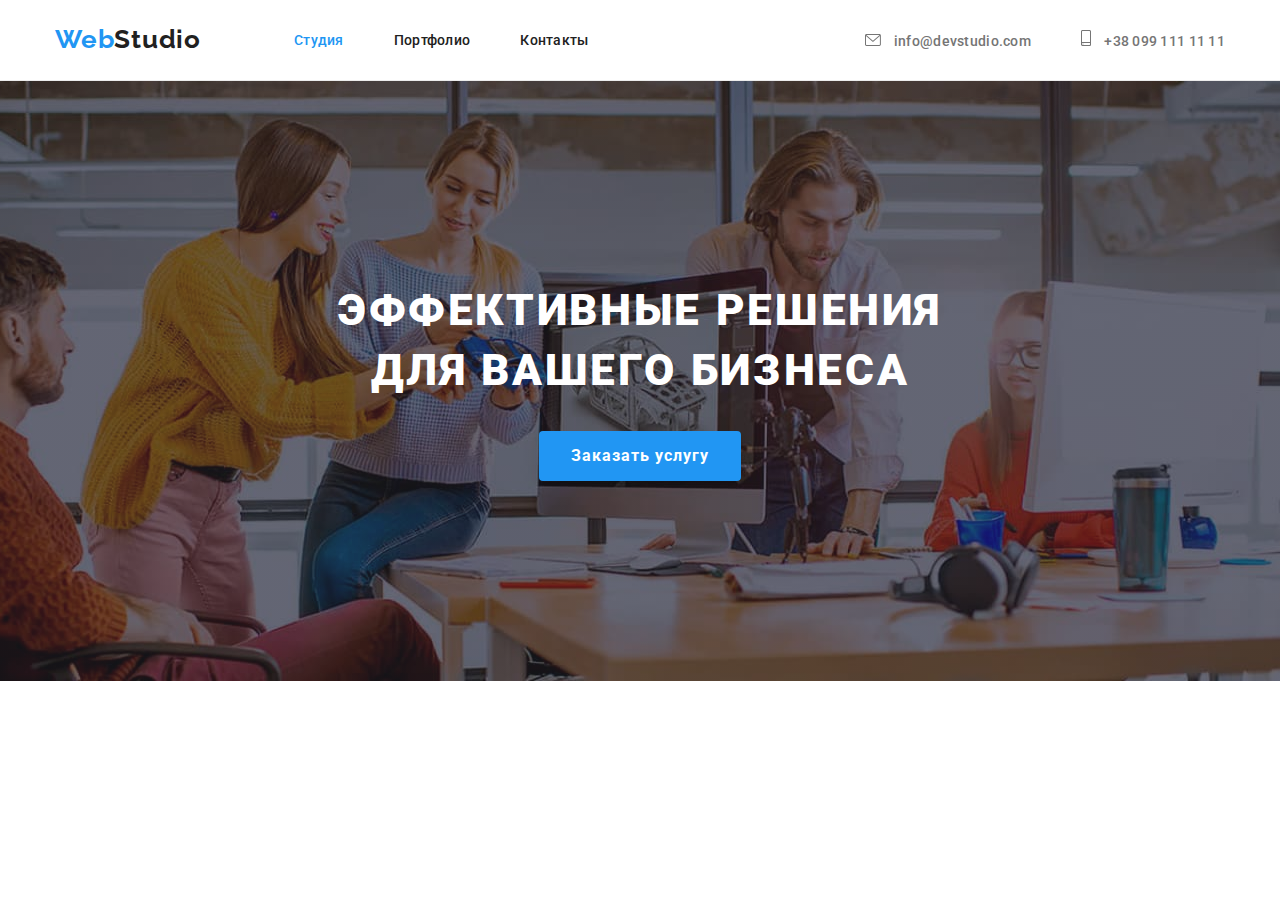
==== commit 8816c765: "3" ====
--- a/index.html
+++ b/index.html
@@ -205,6 +205,7 @@
                 <a href="./index.html" class="modal-check__document"
                   >Условия договора</a>
               </label>
+              </div>
               <button type="submit" class="modal-check__button">Отправить</button>
               </form>
             </div>
@@ -213,7 +214,7 @@
       </section>
 
     <!-- $$$$$$$$$$$$$$ WORK $$$$$$$$$$$$$$ -->
-    <section class="section">
+    <!-- <section class="section">
       <div class="container">
         <ul class="work list">
           <li class="work__item">
@@ -307,10 +308,10 @@
           </li>
         </ul>
       </div>
-    </section>
+    </section> -->
 
     <!-- $$$$$$$$$$$$$$ COMMAND $$$$$$$$$$$$$$ -->
-    <section class="command section">
+    <!-- <section class="command section">
       <div class="container">
         <h2 class="command__title">Наша команда</h2>
         <ul class="command-box list">
@@ -536,10 +537,10 @@
           </li>
         </ul>
       </div>
-    </section>
+    </section> -->
 
     <!-- $$$$$$$$$$$$$$ CLIENTS $$$$$$$$$$$$$$ -->
-    <section class="section">
+    <!-- <section class="section">
         <div class="clients container">
           <h2 class="clients__title">Постоянные клиенты</h2>
           <ul class="clients__list list">
@@ -588,10 +589,10 @@
           </ul>
         </div>
       </section>
-    </main>
+    </main> -->
 
     <!-- $$$$$$$$$$$$$$ FOOTER $$$$$$$$$$$$$$ -->
-    <footer>
+    <!-- <footer>
       <div class="footer">
         <div class="container">
           <div class="footer__boxs">
@@ -678,7 +679,7 @@
         </div>
         </div>
       </div>
-    </footer>
+    </footer> -->
     <script src="./js/modal.js"></script>
     <script src="./js/menu.js"></script>
   </body>
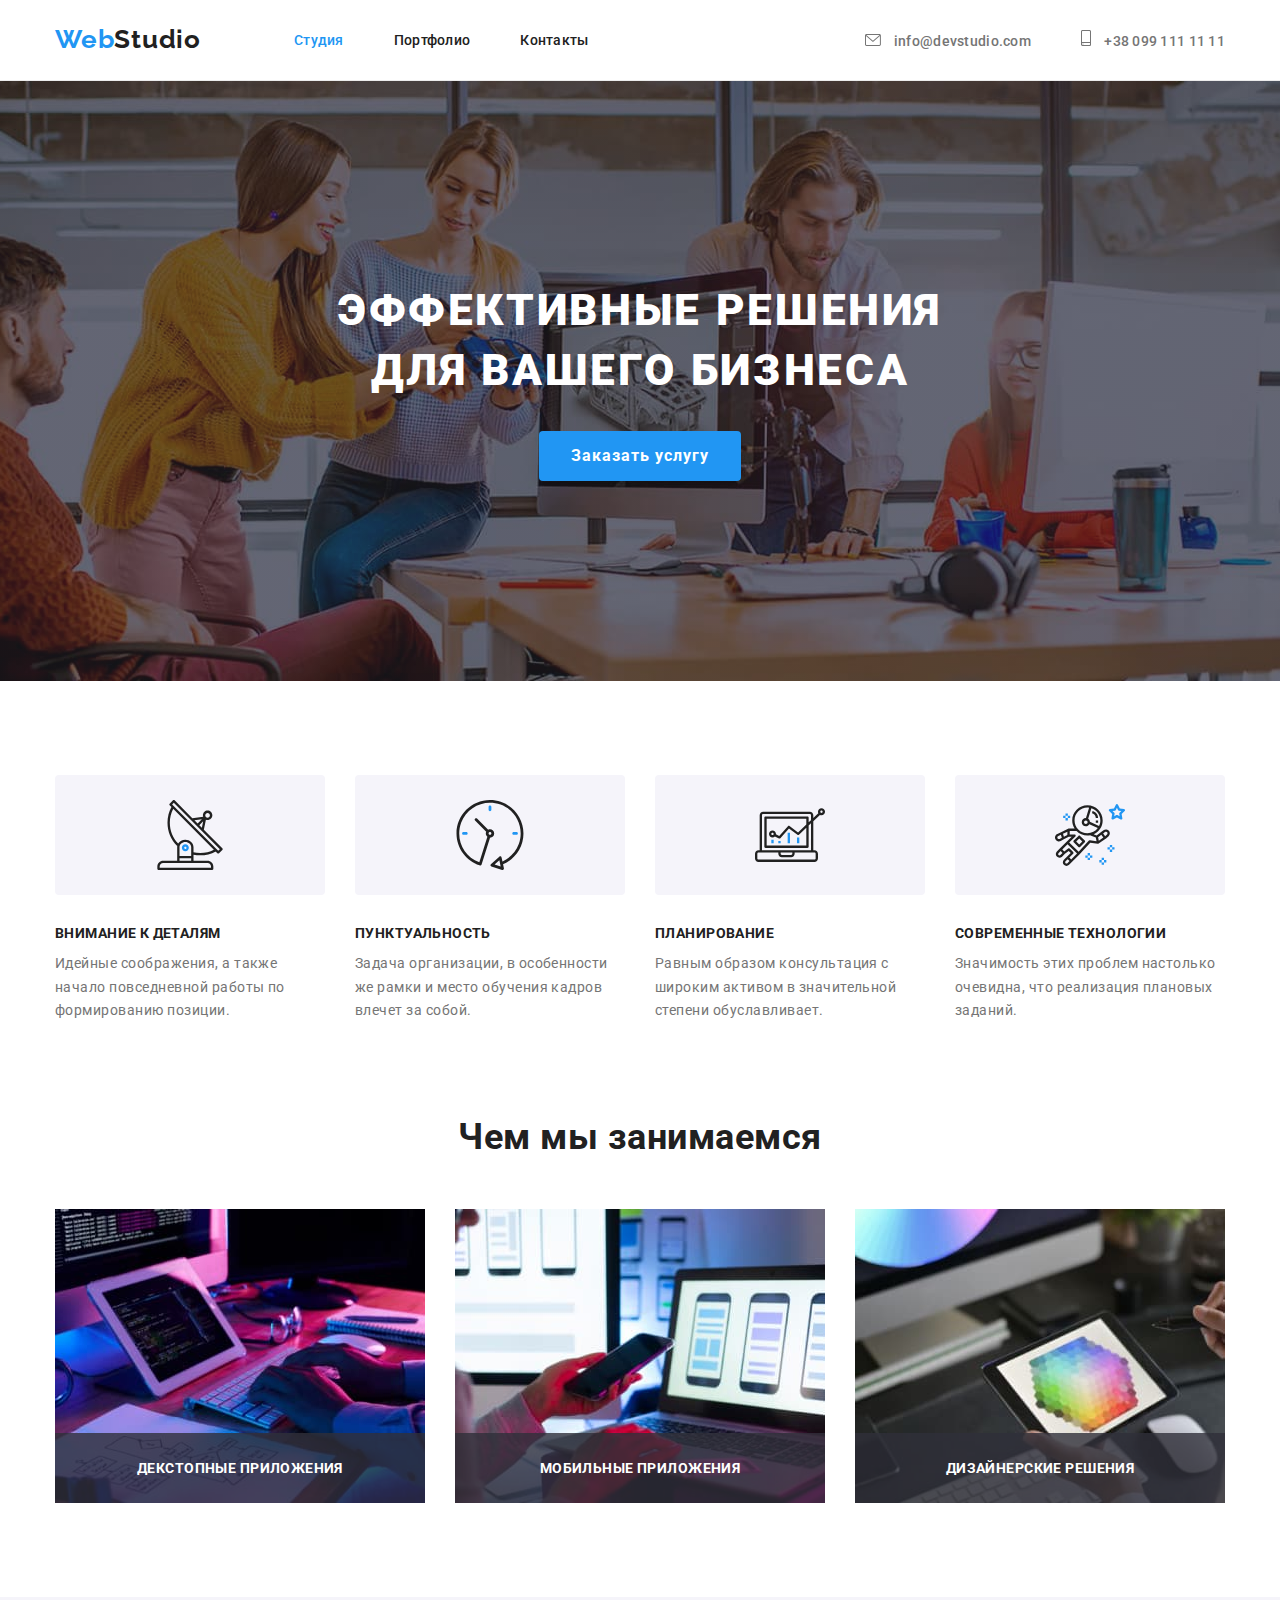
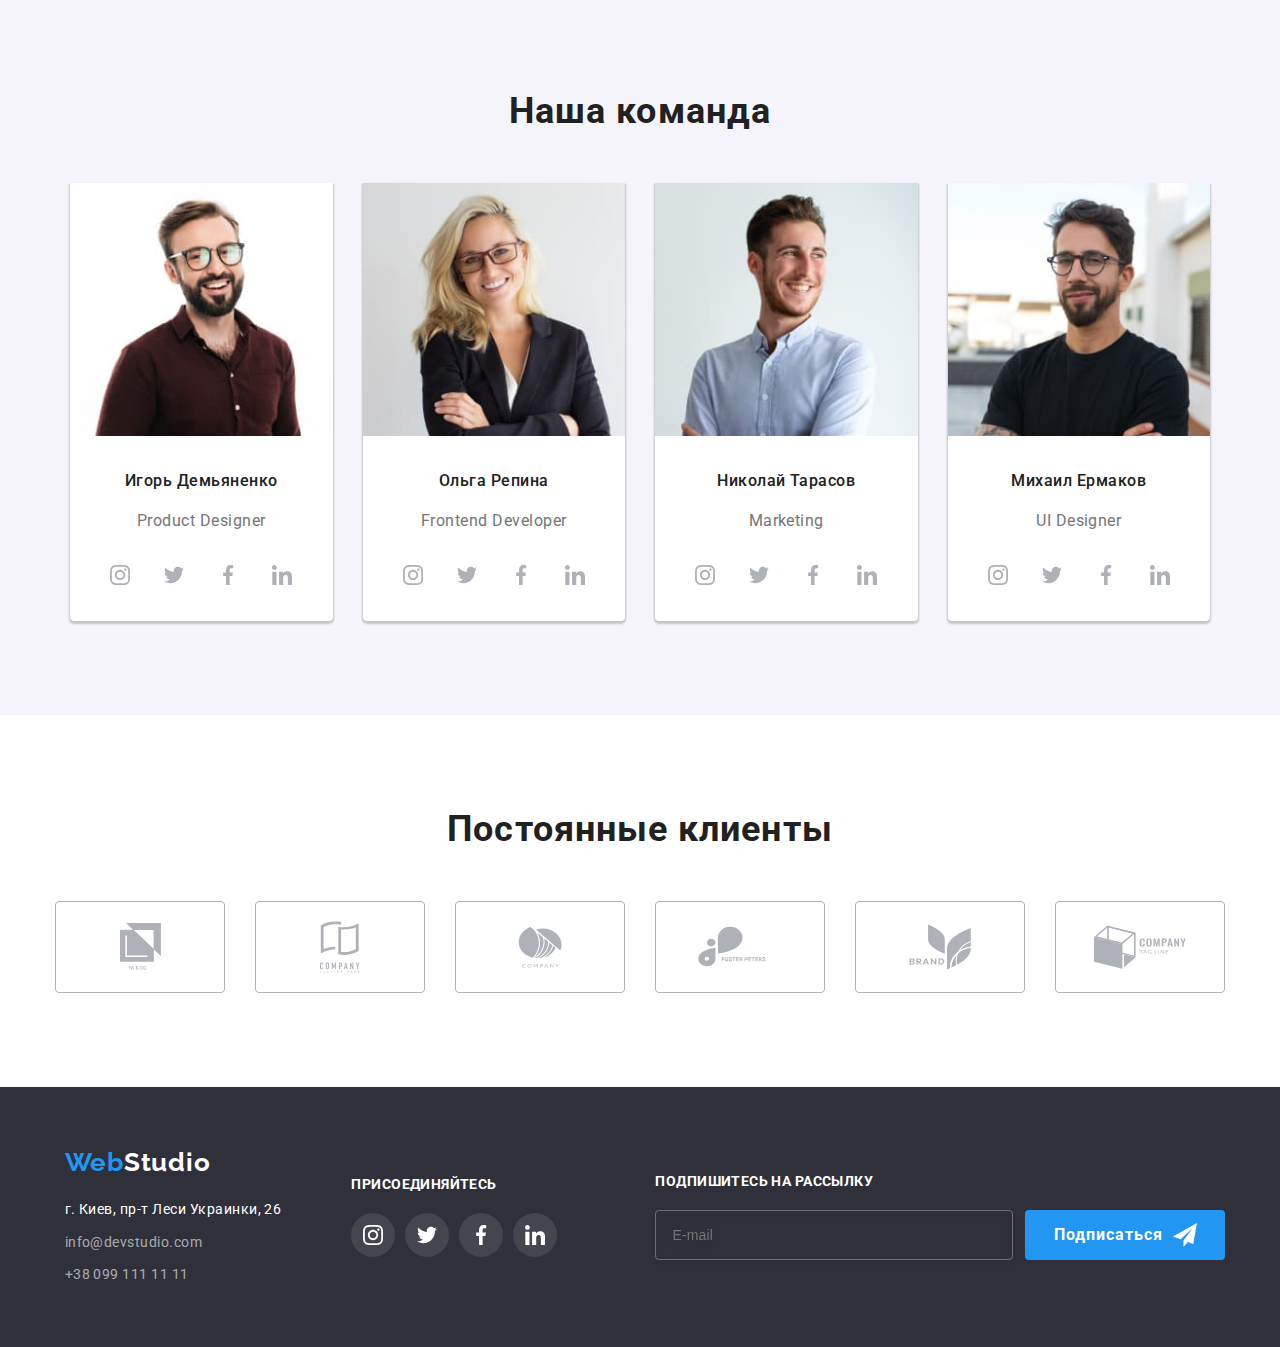
==== commit f5ffa157: "1" ====
--- a/index.html
+++ b/index.html
@@ -214,7 +214,7 @@
       </section>
 
     <!-- $$$$$$$$$$$$$$ WORK $$$$$$$$$$$$$$ -->
-    <!-- <section class="section">
+    <section class="section">
       <div class="container">
         <ul class="work list">
           <li class="work__item">
@@ -308,10 +308,10 @@
           </li>
         </ul>
       </div>
-    </section> -->
+    </section>
 
     <!-- $$$$$$$$$$$$$$ COMMAND $$$$$$$$$$$$$$ -->
-    <!-- <section class="command section">
+    <section class="command section">
       <div class="container">
         <h2 class="command__title">Наша команда</h2>
         <ul class="command-box list">
@@ -537,10 +537,10 @@
           </li>
         </ul>
       </div>
-    </section> -->
+    </section>
 
     <!-- $$$$$$$$$$$$$$ CLIENTS $$$$$$$$$$$$$$ -->
-    <!-- <section class="section">
+    <section class="section">
         <div class="clients container">
           <h2 class="clients__title">Постоянные клиенты</h2>
           <ul class="clients__list list">
@@ -589,10 +589,10 @@
           </ul>
         </div>
       </section>
-    </main> -->
+    </main>
 
     <!-- $$$$$$$$$$$$$$ FOOTER $$$$$$$$$$$$$$ -->
-    <!-- <footer>
+    <footer>
       <div class="footer">
         <div class="container">
           <div class="footer__boxs">
@@ -679,7 +679,7 @@
         </div>
         </div>
       </div>
-    </footer> -->
+    </footer>
     <script src="./js/modal.js"></script>
     <script src="./js/menu.js"></script>
   </body>
